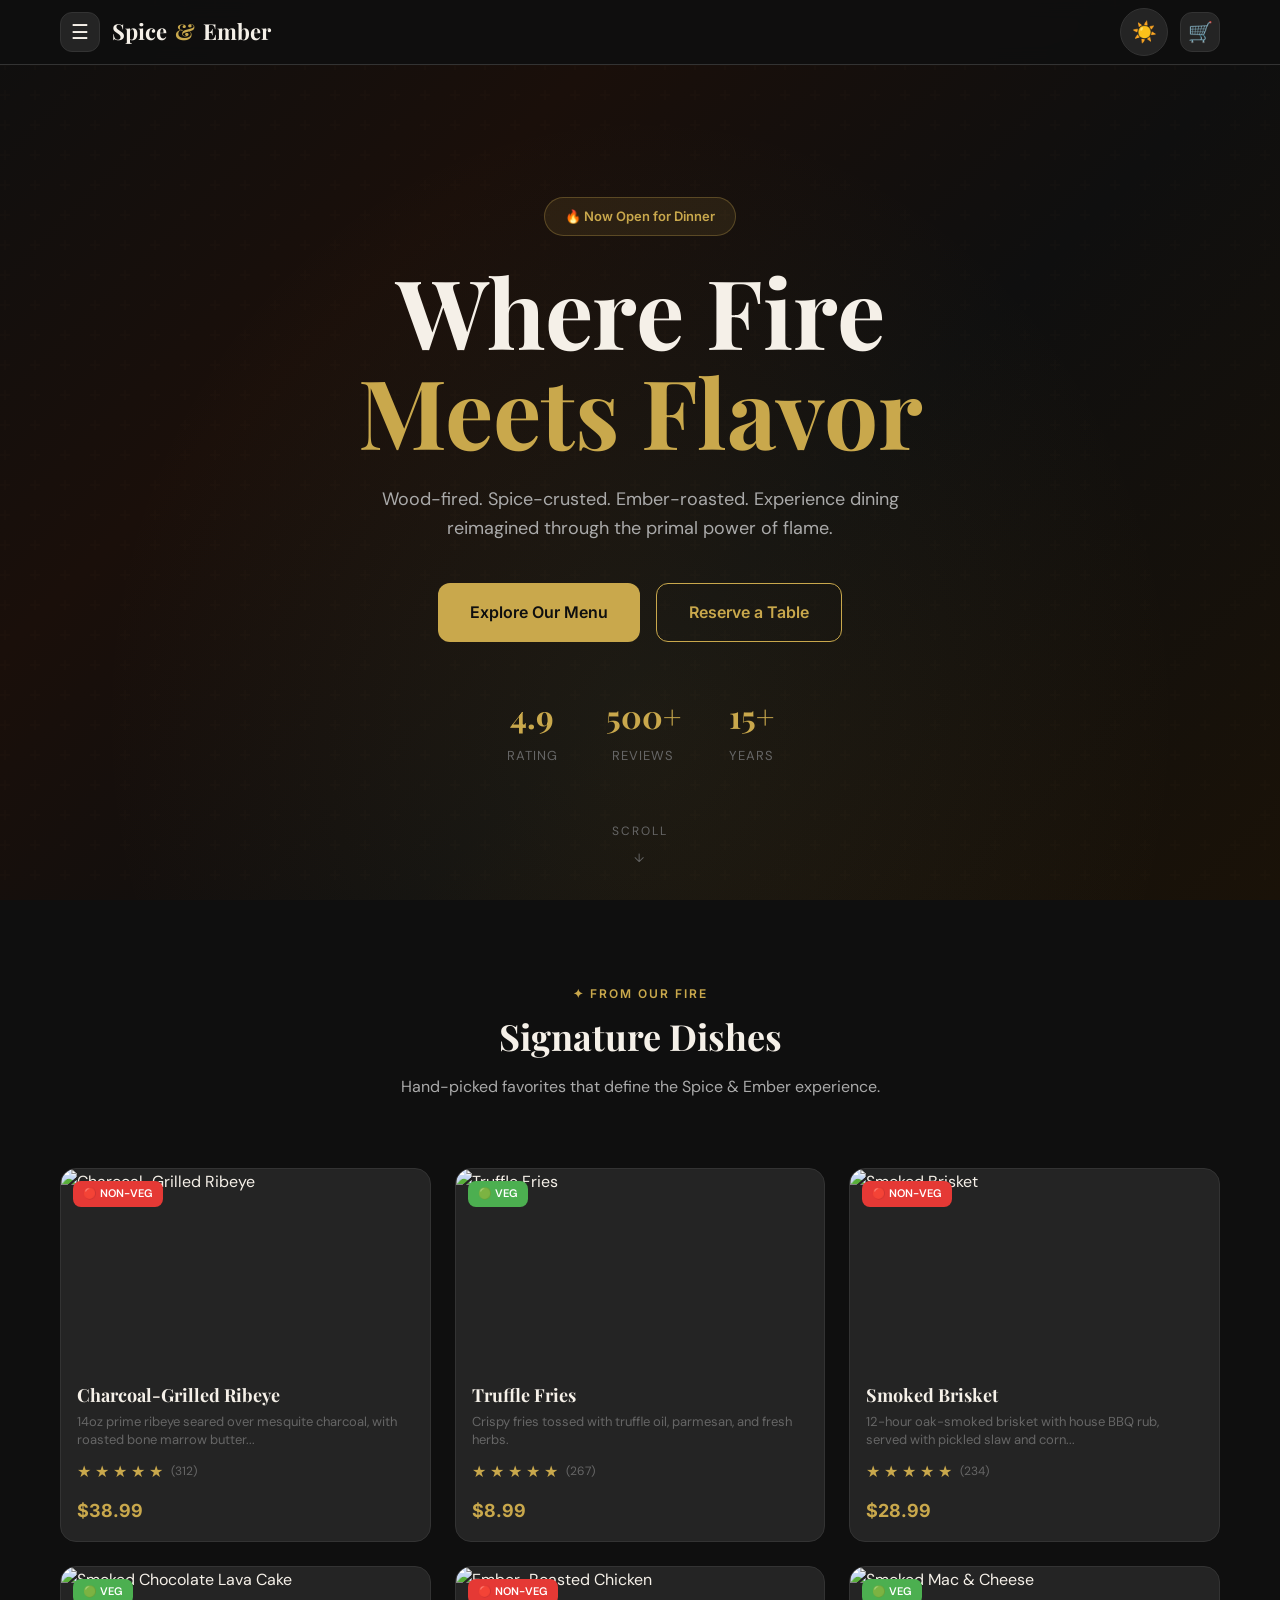
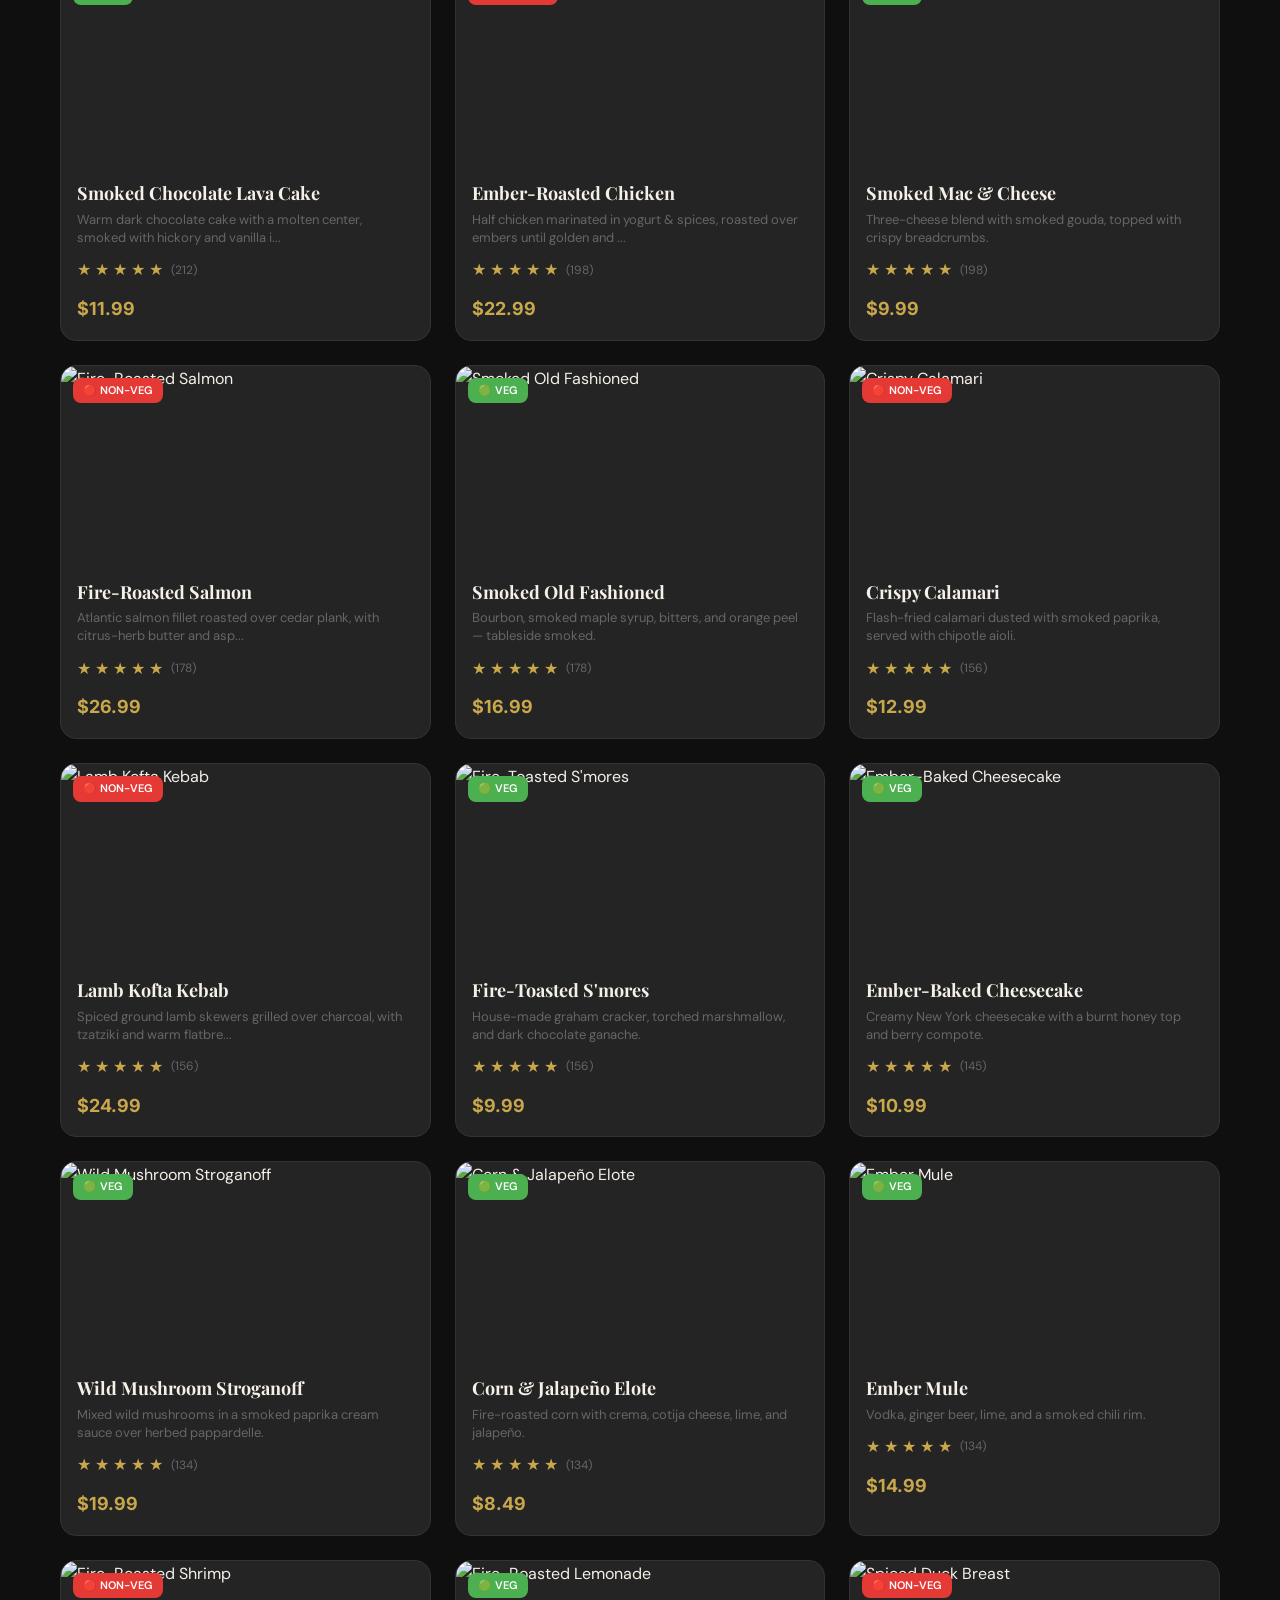
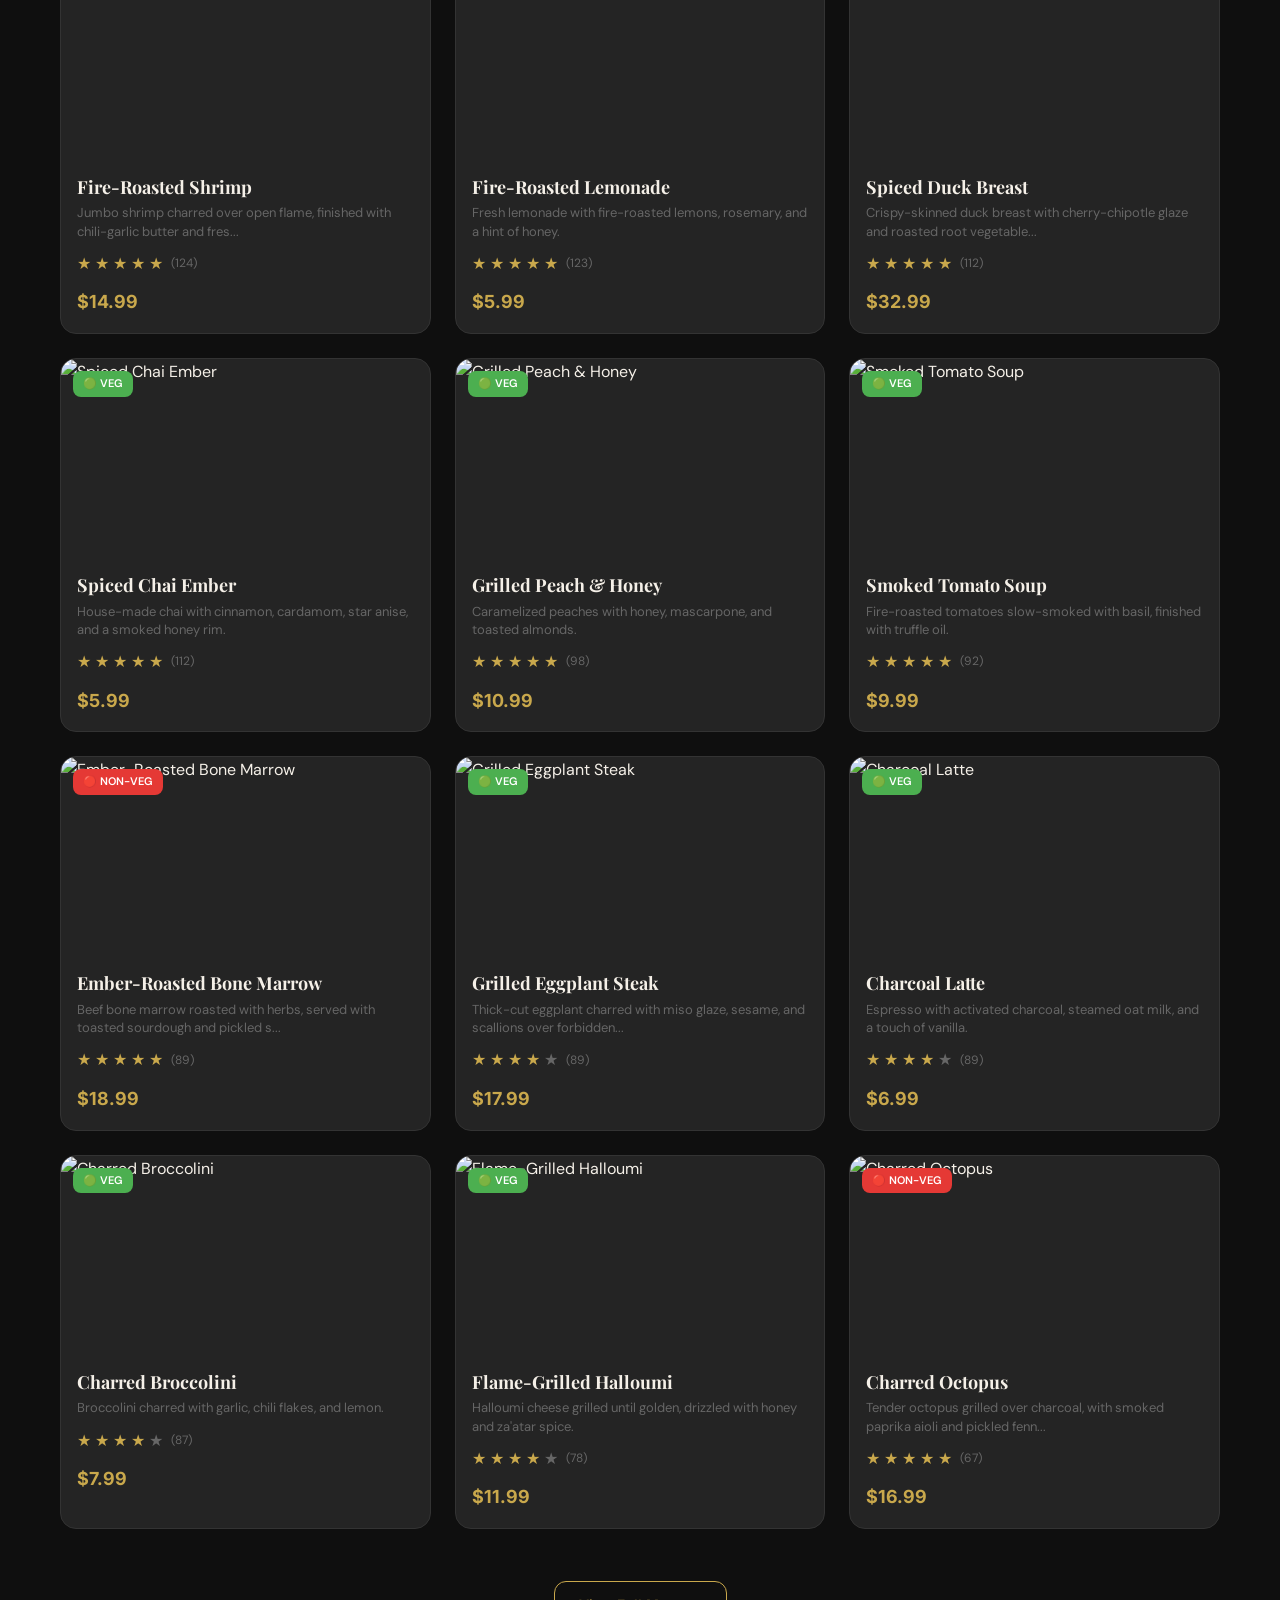
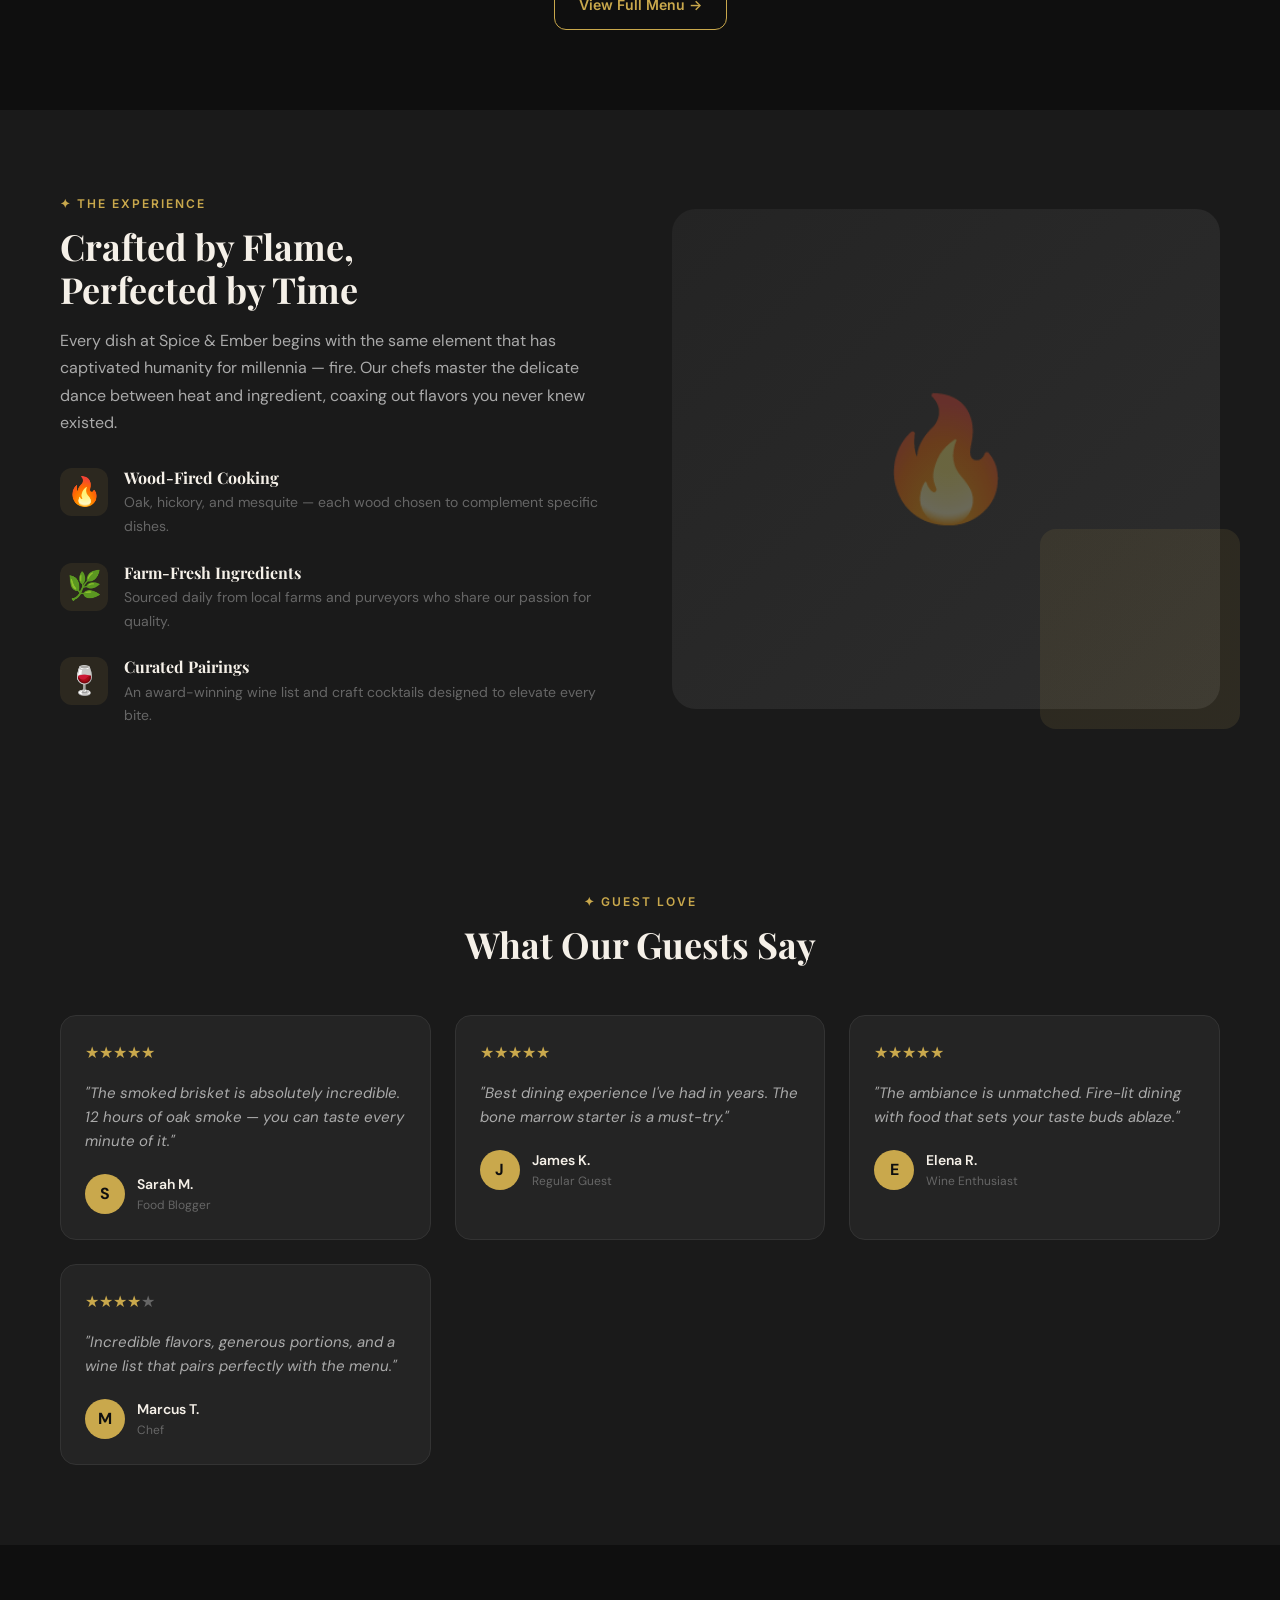
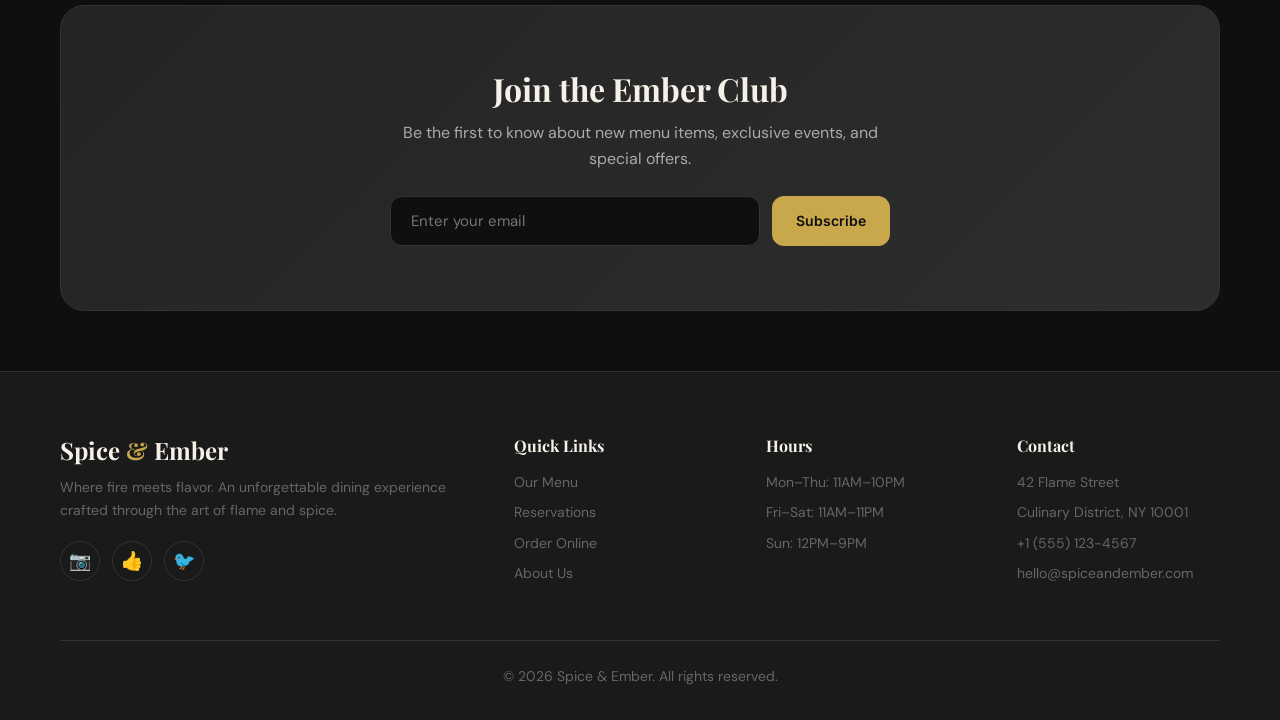
==== index.html @ 48d13cd6 "intial commit" ====
<!DOCTYPE html>
<html lang="en">
<head>
  <meta charset="UTF-8">
  <meta name="viewport" content="width=device-width, initial-scale=1.0">
  <title>Spice & Ember — Where Fire Meets Flavor</title>
  <meta name="description" content="Spice & Ember - Premium fire-crafted dining experience. Smoked meats, grilled specialties, and craft cocktails.">
  <link rel="preconnect" href="https://fonts.googleapis.com">
  <link rel="preconnect" href="https://fonts.gstatic.com" crossorigin>
  <link href="https://fonts.googleapis.com/css2?family=Playfair+Display:wght@400;600;700&family=DM+Sans:wght@400;500;700&family=Inter:wght@400;500;600;700&display=swap" rel="stylesheet">
  <link rel="stylesheet" href="css/style.css">
  <link rel="icon" type="image/svg+xml" href="data:image/svg+xml,<svg xmlns='http://www.w3.org/2000/svg' viewBox='0 0 100 100'><text y='.9em' font-size='90'>🔥</text></svg>">
</head>
<body>
  <!-- NAVBAR -->
  <nav class="navbar">
    <div class="navbar-container">
      <div class="navbar-left">
        <button class="nav-menu-btn" aria-label="Menu">☰</button>
        <a href="index.html" class="navbar-brand">Spice <span>&amp;</span> Ember</a>
      </div>
      <div class="nav-links">
        <a href="index.html" class="active">Home</a>
        <a href="menu.html">Menu</a>
        <a href="book-table.html">Reservations</a>
        <a href="about.html">About</a>
      </div>
      <div class="navbar-right">
        <button class="theme-toggle" aria-label="Toggle theme">
          <span class="sun-icon">☀️</span>
          <span class="moon-icon" style="display:none">🌙</span>
        </button>
        <a href="order.html" class="nav-cart-btn" aria-label="Cart">
          🛒
          <span class="cart-badge" style="display:none">0</span>
        </a>
      </div>
    </div>
  </nav>

  <!-- MOBILE MENU -->
  <div class="mobile-menu-overlay"></div>
  <div class="mobile-menu">
    <a href="index.html">Home</a>
    <a href="menu.html">Menu</a>
    <a href="book-table.html">Reservations</a>
    <a href="order.html">Order Online</a>
    <a href="about.html">About Us</a>
  </div>

  <!-- HERO SECTION -->
  <section class="hero">
    <div class="hero-bg"></div>
    <div class="hero-overlay"></div>
    <div class="hero-content">
      <div class="hero-badge">🔥 Now Open for Dinner</div>
      <h1 class="hero-title">Where Fire<br><span>Meets Flavor</span></h1>
      <p class="hero-subtitle">Wood-fired. Spice-crusted. Ember-roasted. Experience dining reimagined through the primal power of flame.</p>
      <div class="hero-actions">
        <a href="menu.html" class="btn btn-primary btn-lg">Explore Our Menu</a>
        <a href="book-table.html" class="btn btn-outline btn-lg">Reserve a Table</a>
      </div>
      <div class="hero-stats">
        <div class="hero-stat">
          <span class="hero-stat-value">4.9</span>
          <span class="hero-stat-label">Rating</span>
        </div>
        <div class="hero-stat">
          <span class="hero-stat-value">500+</span>
          <span class="hero-stat-label">Reviews</span>
        </div>
        <div class="hero-stat">
          <span class="hero-stat-value">15+</span>
          <span class="hero-stat-label">Years</span>
        </div>
      </div>
    </div>
    <div class="hero-scroll">
      <span>Scroll</span>
      <div class="scroll-arrow">↓</div>
    </div>
  </section>

  <!-- FEATURED MENU -->
  <section class="section featured-section">
    <div class="container">
      <div class="section-header">
        <span class="section-tag">✦ From Our Fire</span>
        <h2 class="section-title">Signature Dishes</h2>
        <p class="section-desc">Hand-picked favorites that define the Spice & Ember experience.</p>
      </div>
      <div class="featured-grid menu-grid"></div>
      <div class="section-footer">
        <a href="menu.html" class="btn btn-outline">View Full Menu →</a>
      </div>
    </div>
  </section>

  <!-- EXPERIENCE SECTION -->
  <section class="section experience-section">
    <div class="container">
      <div class="experience-grid">
        <div class="experience-content">
          <span class="section-tag">✦ The Experience</span>
          <h2 class="section-title">Crafted by Flame,<br>Perfected by Time</h2>
          <p>Every dish at Spice & Ember begins with the same element that has captivated humanity for millennia — fire. Our chefs master the delicate dance between heat and ingredient, coaxing out flavors you never knew existed.</p>
          <div class="experience-features">
            <div class="exp-feature">
              <span class="exp-icon">🔥</span>
              <div>
                <h4>Wood-Fired Cooking</h4>
                <p>Oak, hickory, and mesquite — each wood chosen to complement specific dishes.</p>
              </div>
            </div>
            <div class="exp-feature">
              <span class="exp-icon">🌿</span>
              <div>
                <h4>Farm-Fresh Ingredients</h4>
                <p>Sourced daily from local farms and purveyors who share our passion for quality.</p>
              </div>
            </div>
            <div class="exp-feature">
              <span class="exp-icon">🍷</span>
              <div>
                <h4>Curated Pairings</h4>
                <p>An award-winning wine list and craft cocktails designed to elevate every bite.</p>
              </div>
            </div>
          </div>
        </div>
        <div class="experience-image">
          <div class="exp-img-main"></div>
          <div class="exp-img-accent"></div>
        </div>
      </div>
    </div>
  </section>

  <!-- TESTIMONIALS -->
  <section class="section testimonials-section">
    <div class="container">
      <div class="section-header">
        <span class="section-tag">✦ Guest Love</span>
        <h2 class="section-title">What Our Guests Say</h2>
      </div>
      <div class="testimonials-grid"></div>
    </div>
  </section>

  <!-- NEWSLETTER -->
  <section class="section newsletter-section">
    <div class="container">
      <div class="newsletter-card">
        <div class="newsletter-content">
          <h2>Join the Ember Club</h2>
          <p>Be the first to know about new menu items, exclusive events, and special offers.</p>
          <form class="newsletter-form">
            <div class="newsletter-input-group">
              <input type="email" placeholder="Enter your email" required>
              <button type="submit" class="btn btn-primary">Subscribe</button>
            </div>
          </form>
        </div>
      </div>
    </div>
  </section>

  <!-- FOOTER -->
  <footer class="footer">
    <div class="container">
      <div class="footer-grid">
        <div class="footer-brand">
          <h3>Spice <span>&amp;</span> Ember</h3>
          <p>Where fire meets flavor. An unforgettable dining experience crafted through the art of flame and spice.</p>
          <div class="footer-social">
            <a href="#" aria-label="Instagram">📷</a>
            <a href="#" aria-label="Facebook">👍</a>
            <a href="#" aria-label="Twitter">🐦</a>
          </div>
        </div>
        <div class="footer-links">
          <h4>Quick Links</h4>
          <a href="menu.html">Our Menu</a>
          <a href="book-table.html">Reservations</a>
          <a href="order.html">Order Online</a>
          <a href="about.html">About Us</a>
        </div>
        <div class="footer-links">
          <h4>Hours</h4>
          <p>Mon–Thu: 11AM–10PM</p>
          <p>Fri–Sat: 11AM–11PM</p>
          <p>Sun: 12PM–9PM</p>
        </div>
        <div class="footer-links">
          <h4>Contact</h4>
          <p>42 Flame Street</p>
          <p>Culinary District, NY 10001</p>
          <p>+1 (555) 123-4567</p>
          <p>hello@spiceandember.com</p>
        </div>
      </div>
      <div class="footer-bottom">
        <p>&copy; 2026 Spice &amp; Ember. All rights reserved.</p>
      </div>
    </div>
  </footer>

  <script src="js/config.js"></script>
  <script src="js/menu-data.js"></script>
  <script src="js/cart.js"></script>
  <script src="js/main.js"></script>
</body>
</html>
---- css/style.css ----
/* ============================================
   SPICE & EMBER - MAIN STYLESHEET
   ============================================ */

:root {
  --bg: #0f0f0f;
  --bg-secondary: #1a1a1a;
  --surface: #242424;
  --surface-2: #2d2d2d;
  --gold: #c9a84c;
  --gold-light: #e8c76a;
  --cream: #f5f0e8;
  --text-primary: #f5f0e8;
  --text-secondary: #aaaaaa;
  --text-muted: #666666;
  --border: #333333;
  --border-light: #444444;
  --success: #4caf50;
  --error: #e53935;
  --overlay: rgba(0,0,0,0.85);
  --shadow: rgba(0,0,0,0.3);
  --font-heading: 'Playfair Display', serif;
  --font-body: 'DM Sans', sans-serif;
  --font-accent: 'Inter', sans-serif;
  --radius-sm: 8px;
  --radius-md: 12px;
  --radius-lg: 16px;
  --radius-xl: 24px;
  --transition: 0.3s ease;
}

body.light-mode {
  --bg: #f8f5f0;
  --bg-secondary: #ffffff;
  --surface: #ffffff;
  --surface-2: #f0ebe3;
  --gold: #b8943e;
  --gold-light: #c9a84c;
  --cream: #1a1a1a;
  --text-primary: #1a1a1a;
  --text-secondary: #555555;
  --text-muted: #888888;
  --border: #e0d8cc;
  --border-light: #d0c8bc;
  --overlay: rgba(0,0,0,0.5);
  --shadow: rgba(0,0,0,0.1);
}

*, *::before, *::after { margin: 0; padding: 0; box-sizing: border-box; }
html { scroll-behavior: smooth; -webkit-font-smoothing: antialiased; }
body { font-family: var(--font-body); background: var(--bg); color: var(--text-primary); line-height: 1.6; min-height: 100vh; overflow-x: hidden; transition: background 0.3s, color 0.3s; }
body * { transition: background 0.3s, color 0.3s, border-color 0.3s, box-shadow 0.3s; }
h1,h2,h3,h4,h5,h6 { font-family: var(--font-heading); font-weight: 700; line-height: 1.2; }
a { color: var(--gold); text-decoration: none; }
a:hover { color: var(--gold-light); }
img { max-width: 100%; height: auto; display: block; }

::-webkit-scrollbar { width: 8px; height: 8px; }
::-webkit-scrollbar-track { background: var(--bg-secondary); }
::-webkit-scrollbar-thumb { background: var(--border); border-radius: 4px; }
::-webkit-scrollbar-thumb:hover { background: var(--text-muted); }

@keyframes fadeInUp { from { opacity: 0; transform: translateY(30px); } to { opacity: 1; transform: translateY(0); } }
@keyframes fadeInDown { from { opacity: 0; transform: translateY(-30px); } to { opacity: 1; transform: translateY(0); } }
@keyframes scaleIn { from { opacity: 0; transform: scale(0.9); } to { opacity: 1; transform: scale(1); } }
@keyframes goldPulse { 0%,100% { box-shadow: 0 0 0 0 rgba(201,168,76,0.4); } 50% { box-shadow: 0 0 0 10px rgba(201,168,76,0); } }
@keyframes bounceY { 0%,100% { transform: translateY(0); } 50% { transform: translateY(-10px); } }
@keyframes spin { from { transform: rotate(0deg); } to { transform: rotate(360deg); } }
@keyframes slideInRight { from { opacity: 0; transform: translateX(100px); } to { opacity: 1; transform: translateX(0); } }
@keyframes slideInLeft { from { opacity: 0; transform: translateX(-100px); } to { opacity: 1; transform: translateX(0); } }
@keyframes wordFade { from { opacity: 0; transform: translateY(20px); } to { opacity: 1; transform: translateY(0); } }
@keyframes shimmer { 0% { background-position: -200% 0; } 100% { background-position: 200% 0; } }
@keyframes floatUp { 0%,100% { transform: translateY(0); } 50% { transform: translateY(-5px); } }
@keyframes growLine { from { width: 0; } to { width: 80px; } }
@keyframes cartShake { 0%,100% { transform: rotate(0); } 25% { transform: rotate(-10deg); } 75% { transform: rotate(10deg); } }
@keyframes slideInBottom { from { transform: translateY(100%); } to { transform: translateY(0); } }

.skeleton { background: linear-gradient(90deg, var(--surface) 25%, var(--surface-2) 50%, var(--surface) 75%); background-size: 200% 100%; animation: shimmer 1.5s infinite; border-radius: var(--radius-md); }
.skeleton-text { height: 16px; margin-bottom: 8px; }
.skeleton-title { height: 24px; width: 60%; margin-bottom: 12px; }
.skeleton-image { height: 200px; width: 100%; border-radius: var(--radius-lg); }

.stars { display: flex; align-items: center; gap: 2px; font-size: 14px; }
.star { color: var(--text-muted); }
.star.filled { color: var(--gold); }
.rating-count { font-size: 12px; color: var(--text-muted); margin-left: 4px; }

.qty-selector { display: flex; align-items: center; gap: 8px; background: var(--surface); border-radius: var(--radius-xl); padding: 4px; border: 1px solid var(--border); }
.qty-btn { width: 32px; height: 32px; border-radius: 50%; border: none; background: var(--surface-2); color: var(--text-primary); font-size: 18px; cursor: pointer; display: flex; align-items: center; justify-content: center; transition: all 0.3s; }
.qty-btn:hover { background: var(--gold); color: var(--bg); }
.qty-value { font-family: var(--font-accent); font-weight: 600; font-size: 16px; min-width: 24px; text-align: center; }

.theme-toggle { position: relative; width: 48px; height: 48px; border-radius: 50%; border: 1px solid var(--border); background: var(--surface); cursor: pointer; display: flex; align-items: center; justify-content: center; font-size: 20px; transition: all 0.3s; flex-shrink: 0; }
.theme-toggle:hover { border-color: var(--gold); box-shadow: 0 0 10px rgba(201,168,76,0.2); }
.theme-toggle .sun-icon, .theme-toggle .moon-icon { position: absolute; transition: opacity 0.3s, transform 0.3s; }
body:not(.light-mode) .sun-icon { opacity: 1; transform: rotate(0); }
body:not(.light-mode) .moon-icon { opacity: 0; transform: rotate(90deg); }
body.light-mode .sun-icon { opacity: 0; transform: rotate(-90deg); }
body.light-mode .moon-icon { opacity: 1; transform: rotate(0); }

.navbar { position: fixed; top: 0; left: 0; right: 0; z-index: 1000; background: rgba(15,15,15,0.95); backdrop-filter: blur(10px); border-bottom: 1px solid var(--border); transition: all 0.3s; }
body.light-mode .navbar { background: rgba(248,245,240,0.95); }
.navbar.scrolled { box-shadow: 0 4px 20px var(--shadow); }
.navbar-container { max-width: 1200px; margin: 0 auto; padding: 0 20px; display: flex; align-items: center; justify-content: space-between; height: 64px; }
.navbar-left, .navbar-right { display: flex; align-items: center; gap: 12px; }
.navbar-brand { font-family: var(--font-heading); font-size: 22px; font-weight: 700; color: var(--cream); display: flex; align-items: center; gap: 8px; }
.navbar-brand span { color: var(--gold); }
.nav-menu-btn { width: 40px; height: 40px; border-radius: var(--radius-md); border: 1px solid var(--border); background: var(--surface); color: var(--text-primary); cursor: pointer; display: flex; align-items: center; justify-content: center; font-size: 20px; transition: all 0.3s; }
.nav-menu-btn:hover { border-color: var(--gold); }
.nav-links { display: none; align-items: center; gap: 24px; }
.nav-links a { color: var(--text-secondary); font-size: 14px; font-weight: 500; text-transform: uppercase; letter-spacing: 0.5px; transition: color 0.3s; }
.nav-links a:hover, .nav-links a.active { color: var(--gold); }
.nav-cart-btn { position: relative; width: 40px; height: 40px; border-radius: var(--radius-md); border: 1px solid var(--border); background: var(--surface); color: var(--text-primary); cursor: pointer; display: flex; align-items: center; justify-content: center; font-size: 20px; transition: all 0.3s; }
.nav-cart-btn:hover { border-color: var(--gold); }
.cart-badge { position: absolute; top: -4px; right: -4px; width: 20px; height: 20px; border-radius: 50%; background: var(--gold); color: var(--bg); font-size: 11px; font-weight: 700; display: flex; align-items: center; justify-content: center; font-family: var(--font-accent); }
.cart-badge.shake { animation: cartShake 0.4s ease; }

.mobile-menu { position: fixed; top: 0; left: -100%; width: 80%; max-width: 320px; height: 100vh; background: var(--bg-secondary); z-index: 1100; padding: 80px 24px 24px; transition: left 0.3s; border-right: 1px solid var(--border); }
.mobile-menu.open { left: 0; }
.mobile-menu-overlay { position: fixed; top: 0; left: 0; right: 0; bottom: 0; background: var(--overlay); z-index: 1050; opacity: 0; visibility: hidden; transition: all 0.3s; }
.mobile-menu-overlay.open { opacity: 1; visibility: visible; }
.mobile-menu a { display: block; padding: 16px 0; color: var(--text-primary); font-size: 16px; font-weight: 500; border-bottom: 1px solid var(--border); transition: color 0.3s; }
.mobile-menu a:hover { color: var(--gold); }

.search-bar { position: relative; width: 100%; max-width: 600px; margin: 0 auto; }
.search-bar input { width: 100%; padding: 14px 48px 14px 48px; border-radius: var(--radius-xl); border: 1px solid var(--border); background: var(--surface); color: var(--text-primary); font-size: 15px; font-family: var(--font-body); outline: none; transition: all 0.3s; }
.search-bar input::placeholder { color: var(--text-muted); }
.search-bar input:focus { border-color: var(--gold); box-shadow: 0 0 0 3px rgba(201,168,76,0.15); }
.search-icon { position: absolute; left: 16px; top: 50%; transform: translateY(-50%); color: var(--text-muted); font-size: 18px; pointer-events: none; }
.search-filter-btn { position: absolute; right: 12px; top: 50%; transform: translateY(-50%); width: 32px; height: 32px; border-radius: 50%; border: none; background: transparent; color: var(--text-muted); cursor: pointer; display: flex; align-items: center; justify-content: center; font-size: 16px; transition: all 0.3s; }
.search-filter-btn:hover { color: var(--gold); background: var(--surface-2); }

.category-pills { display: flex; gap: 12px; overflow-x: auto; padding: 8px 4px; scrollbar-width: none; }
.category-pills::-webkit-scrollbar { display: none; }
.category-pill { display: flex; align-items: center; gap: 8px; padding: 10px 20px; border-radius: var(--radius-md); border: 1px solid var(--border); background: var(--surface); color: var(--text-secondary); font-size: 14px; font-weight: 500; cursor: pointer; white-space: nowrap; transition: all 0.3s; flex-shrink: 0; }
.category-pill:hover { border-color: var(--gold); color: var(--text-primary); }
.category-pill.active { background: var(--gold); color: var(--bg); border-color: var(--gold); }
.category-pill .pill-icon { font-size: 18px; }

.menu-grid { display: grid; grid-template-columns: repeat(auto-fill, minmax(280px, 1fr)); gap: 24px; padding: 20px 0; }
.menu-card { background: var(--surface); border: 1px solid var(--border); border-radius: var(--radius-lg); overflow: hidden; cursor: pointer; transition: all 0.3s; position: relative; }
.menu-card:hover { transform: translateY(-4px); border-color: var(--gold); box-shadow: 0 8px 32px rgba(201,168,76,0.1); }
.menu-card-image { position: relative; width: 100%; height: 200px; overflow: hidden; }
.menu-card-image img { width: 100%; height: 100%; object-fit: cover; transition: transform 0.3s; }
.menu-card:hover .menu-card-image img { transform: scale(1.05); }
.menu-card-badge { position: absolute; top: 12px; left: 12px; padding: 4px 10px; border-radius: var(--radius-sm); font-size: 11px; font-weight: 600; text-transform: uppercase; }
.menu-card-badge.veg { background: var(--success); color: white; }
.menu-card-badge.non-veg { background: var(--error); color: white; }
.menu-card-content { padding: 16px; }
.menu-card-name { font-family: var(--font-heading); font-size: 18px; font-weight: 700; color: var(--cream); margin-bottom: 6px; }
body.light-mode .menu-card-name { color: var(--cream); }
.menu-card-desc { font-size: 13px; color: var(--text-muted); margin-bottom: 10px; line-height: 1.4; display: -webkit-box; -webkit-line-clamp: 2; -webkit-box-orient: vertical; overflow: hidden; }
.menu-card-footer { display: flex; align-items: center; justify-content: space-between; margin-top: 12px; }
.menu-card-price { font-family: var(--font-accent); font-size: 18px; font-weight: 700; color: var(--gold); }
.menu-card-rating { display: flex; align-items: center; gap: 4px; }
.menu-card-add { position: absolute; bottom: 16px; right: 16px; width: 36px; height: 36px; border-radius: 50%; background: var(--gold); color: var(--bg); border: none; cursor: pointer; display: flex; align-items: center; justify-content: center; font-size: 20px; font-weight: 700; transition: all 0.3s; opacity: 0; transform: scale(0.8); }
.menu-card:hover .menu-card-add { opacity: 1; transform: scale(1); }
.menu-card-add:hover { transform: scale(1.1) !important; box-shadow: 0 0 20px rgba(201,168,76,0.4); }

/* ===== CONTAINER & SECTIONS ===== */
.container { max-width: 1200px; margin: 0 auto; padding: 0 20px; }
.section { padding: 80px 0; }
.section-header { text-align: center; max-width: 600px; margin: 0 auto 48px; }
.section-tag { display: inline-block; font-family: var(--font-accent); font-size: 12px; font-weight: 600; text-transform: uppercase; letter-spacing: 2px; color: var(--gold); margin-bottom: 12px; }
.section-title { font-size: 36px; color: var(--text-primary); margin-bottom: 16px; }
.section-desc { font-size: 16px; color: var(--text-secondary); line-height: 1.6; }
.section-footer { text-align: center; margin-top: 32px; }

/* ===== BUTTONS ===== */
.btn { display: inline-flex; align-items: center; justify-content: center; gap: 8px; padding: 12px 24px; border-radius: var(--radius-md); font-family: var(--font-accent); font-size: 14px; font-weight: 600; cursor: pointer; transition: all 0.3s; border: none; text-decoration: none; }
.btn-primary { background: var(--gold); color: var(--bg); }
.btn-primary:hover { background: var(--gold-light); transform: translateY(-2px); box-shadow: 0 4px 20px rgba(201,168,76,0.3); }
.btn-outline { background: transparent; color: var(--gold); border: 1px solid var(--gold); }
.btn-outline:hover { background: var(--gold); color: var(--bg); transform: translateY(-2px); }
.btn-lg { padding: 16px 32px; font-size: 16px; }
.btn-sm { padding: 8px 16px; font-size: 13px; }
.btn-full { width: 100%; }

/* ===== HERO ===== */
.hero { position: relative; min-height: 100vh; display: flex; align-items: center; justify-content: center; overflow: hidden; padding-top: 64px; }
.hero-bg { position: absolute; inset: 0; background: linear-gradient(135deg, #0f0f0f 0%, #1a0f0a 30%, #0f0f0f 60%, #1a1208 100%); }
.hero-bg::before { content: ''; position: absolute; inset: 0; background: radial-gradient(ellipse at 50% 80%, rgba(201,168,76,0.08) 0%, transparent 60%); }
.hero-overlay { position: absolute; inset: 0; background: url("data:image/svg+xml,%3Csvg width='60' height='60' viewBox='0 0 60 60' xmlns='http://www.w3.org/2000/svg'%3E%3Cg fill='none' fill-rule='evenodd'%3E%3Cg fill='%23c9a84c' fill-opacity='0.03'%3E%3Cpath d='M36 34v-4h-2v4h-4v2h4v4h2v-4h4v-2h-4zm0-30V0h-2v4h-4v2h4v4h2V6h4V4h-4zM6 34v-4H4v4H0v2h4v4h2v-4h4v-2H6zM6 4V0H4v4H0v2h4v4h2V6h4V4H6z'/%3E%3C/g%3E%3C/g%3E%3C/svg%3E"); opacity: 0.5; }
.hero-content { position: relative; z-index: 2; text-align: center; max-width: 800px; padding: 0 20px; animation: fadeInUp 1s ease; }
.hero-badge { display: inline-block; padding: 8px 20px; border-radius: 50px; background: rgba(201,168,76,0.1); border: 1px solid rgba(201,168,76,0.3); color: var(--gold); font-size: 13px; font-weight: 600; margin-bottom: 24px; font-family: var(--font-accent); }
.hero-title { font-size: clamp(48px, 8vw, 96px); font-weight: 700; line-height: 1.05; margin-bottom: 24px; color: var(--cream); }
.hero-title span { color: var(--gold); }
.hero-subtitle { font-size: 18px; color: var(--text-secondary); max-width: 560px; margin: 0 auto 40px; line-height: 1.6; }
.hero-actions { display: flex; gap: 16px; justify-content: center; flex-wrap: wrap; margin-bottom: 48px; }
.hero-stats { display: flex; justify-content: center; gap: 48px; }
.hero-stat { text-align: center; }
.hero-stat-value { display: block; font-family: var(--font-heading); font-size: 32px; font-weight: 700; color: var(--gold); }
.hero-stat-label { font-size: 13px; color: var(--text-muted); text-transform: uppercase; letter-spacing: 1px; }
.hero-scroll { position: absolute; bottom: 32px; left: 50%; transform: translateX(-50%); display: flex; flex-direction: column; align-items: center; gap: 8px; color: var(--text-muted); font-size: 12px; text-transform: uppercase; letter-spacing: 2px; animation: bounceY 2s infinite; }

/* ===== PAGE HEADER ===== */
.page-header { padding: 120px 0 60px; background: linear-gradient(180deg, var(--bg) 0%, var(--bg-secondary) 100%); text-align: center; }
.page-header-content { max-width: 600px; margin: 0 auto; }
.page-header-content h1 { font-size: 48px; margin-bottom: 16px; }
.page-header-content p { font-size: 16px; color: var(--text-secondary); }

/* ===== EXPERIENCE SECTION ===== */
.experience-section { background: var(--bg-secondary); }
.experience-grid { display: grid; grid-template-columns: 1fr 1fr; gap: 64px; align-items: center; }
.experience-content p { font-size: 16px; color: var(--text-secondary); line-height: 1.7; margin-bottom: 32px; }
.experience-features { display: flex; flex-direction: column; gap: 24px; }
.exp-feature { display: flex; gap: 16px; }
.exp-icon { font-size: 28px; flex-shrink: 0; width: 48px; height: 48px; display: flex; align-items: center; justify-content: center; background: rgba(201,168,76,0.1); border-radius: var(--radius-md); }
.exp-feature h4 { font-family: var(--font-heading); font-size: 16px; margin-bottom: 4px; }
.exp-feature p { font-size: 14px; color: var(--text-muted); margin-bottom: 0; }
.experience-image { position: relative; }
.exp-img-main { width: 100%; height: 500px; border-radius: var(--radius-xl); background: linear-gradient(135deg, var(--surface) 0%, var(--surface-2) 100%); position: relative; overflow: hidden; }
.exp-img-main::before { content: '🔥'; position: absolute; top: 50%; left: 50%; transform: translate(-50%, -50%); font-size: 120px; opacity: 0.3; }
.exp-img-accent { position: absolute; bottom: -20px; right: -20px; width: 200px; height: 200px; border-radius: var(--radius-lg); background: linear-gradient(135deg, var(--gold) 0%, var(--gold-light) 100%); opacity: 0.1; }

/* ===== TESTIMONIALS ===== */
.testimonials-section { background: var(--bg-secondary); }
.testimonials-grid { display: grid; grid-template-columns: repeat(auto-fit, minmax(280px, 1fr)); gap: 24px; }
.testimonial-card { background: var(--surface); border: 1px solid var(--border); border-radius: var(--radius-lg); padding: 24px; transition: all 0.3s; }
.testimonial-card:hover { border-color: var(--gold); transform: translateY(-4px); }
.testimonial-stars { margin-bottom: 16px; font-size: 16px; }
.testimonial-text { font-size: 15px; color: var(--text-secondary); line-height: 1.6; margin-bottom: 20px; font-style: italic; }
.testimonial-author { display: flex; align-items: center; gap: 12px; }
.testimonial-avatar { width: 40px; height: 40px; border-radius: 50%; background: var(--gold); color: var(--bg); display: flex; align-items: center; justify-content: center; font-weight: 700; font-size: 16px; }
.testimonial-name { font-weight: 600; font-size: 14px; }
.testimonial-role { font-size: 12px; color: var(--text-muted); }

/* ===== NEWSLETTER ===== */
.newsletter-section { padding: 60px 0; }
.newsletter-card { background: linear-gradient(135deg, var(--surface) 0%, var(--surface-2) 100%); border: 1px solid var(--border); border-radius: var(--radius-xl); padding: 64px; text-align: center; }
.newsletter-content { max-width: 500px; margin: 0 auto; }
.newsletter-content h2 { font-size: 32px; margin-bottom: 12px; }
.newsletter-content p { color: var(--text-secondary); margin-bottom: 24px; }
.newsletter-input-group { display: flex; gap: 12px; }
.newsletter-input-group input { flex: 1; padding: 14px 20px; border-radius: var(--radius-md); border: 1px solid var(--border); background: var(--bg); color: var(--text-primary); font-size: 15px; font-family: var(--font-body); outline: none; transition: border-color 0.3s; }
.newsletter-input-group input:focus { border-color: var(--gold); }

/* ===== FOOTER ===== */
.footer { background: var(--bg-secondary); border-top: 1px solid var(--border); padding: 64px 0 32px; }
.footer-grid { display: grid; grid-template-columns: 2fr 1fr 1fr 1fr; gap: 48px; margin-bottom: 48px; }
.footer-brand h3 { font-family: var(--font-heading); font-size: 24px; margin-bottom: 12px; color: var(--cream); }
.footer-brand h3 span { color: var(--gold); }
.footer-brand p { font-size: 14px; color: var(--text-muted); line-height: 1.6; margin-bottom: 20px; }
.footer-social { display: flex; gap: 12px; }
.footer-social a { width: 40px; height: 40px; border-radius: 50%; border: 1px solid var(--border); display: flex; align-items: center; justify-content: center; font-size: 18px; transition: all 0.3s; }
.footer-social a:hover { border-color: var(--gold); background: rgba(201,168,76,0.1); }
.footer-links h4 { font-family: var(--font-heading); font-size: 16px; margin-bottom: 16px; color: var(--cream); }
.footer-links a, .footer-links p { display: block; font-size: 14px; color: var(--text-muted); margin-bottom: 8px; transition: color 0.3s; }
.footer-links a:hover { color: var(--gold); }
.footer-bottom { border-top: 1px solid var(--border); padding-top: 24px; text-align: center; font-size: 14px; color: var(--text-muted); }

/* ===== BOOKING LAYOUT ===== */
.booking-layout { display: grid; grid-template-columns: 1fr 2fr; gap: 48px; align-items: start; }
.booking-info { display: flex; flex-direction: column; gap: 24px; }
.booking-info-card { background: var(--surface); border: 1px solid var(--border); border-radius: var(--radius-lg); padding: 24px; }
.booking-info-card h3 { font-family: var(--font-heading); font-size: 18px; margin-bottom: 16px; }
.booking-info-card p { font-size: 14px; color: var(--text-secondary); margin-bottom: 8px; }
.info-row { display: flex; justify-content: space-between; padding: 8px 0; border-bottom: 1px solid var(--border); font-size: 14px; }
.info-row:last-child { border-bottom: none; }
.info-row span:first-child { color: var(--text-muted); }
.info-row span:last-child { color: var(--text-primary); font-weight: 500; }

/* ===== FORMS ===== */
.booking-form, .review-form, .contact-form { background: var(--surface); border: 1px solid var(--border); border-radius: var(--radius-xl); padding: 32px; }
.form-row { display: grid; grid-template-columns: 1fr 1fr; gap: 16px; }
.form-group { margin-bottom: 16px; }
.form-group label { display: block; font-size: 13px; font-weight: 600; color: var(--text-secondary); margin-bottom: 6px; }
.form-group input, .form-group select, .form-group textarea { width: 100%; padding: 12px 16px; border-radius: var(--radius-md); border: 1px solid var(--border); background: var(--bg); color: var(--text-primary); font-size: 14px; font-family: var(--font-body); outline: none; transition: border-color 0.3s; }
.form-group input:focus, .form-group select:focus, .form-group textarea:focus { border-color: var(--gold); box-shadow: 0 0 0 3px rgba(201,168,76,0.1); }
.form-group textarea { resize: vertical; min-height: 80px; }

/* ===== CART LAYOUT ===== */
.cart-layout { display: grid; grid-template-columns: 1fr 380px; gap: 32px; align-items: start; }
.cart-header { display: flex; align-items: center; justify-content: space-between; margin-bottom: 24px; }
.cart-header h2 { font-family: var(--font-heading); font-size: 24px; }
.cart-items { display: flex; flex-direction: column; gap: 16px; }
.cart-empty { text-align: center; padding: 64px 20px; background: var(--surface); border: 1px solid var(--border); border-radius: var(--radius-lg); }
.cart-empty-icon { font-size: 64px; margin-bottom: 16px; }
.cart-empty h3 { font-size: 24px; margin-bottom: 8px; }
.cart-empty p { color: var(--text-muted); margin-bottom: 24px; }
.cart-item { display: flex; align-items: center; gap: 16px; padding: 16px; background: var(--surface); border: 1px solid var(--border); border-radius: var(--radius-lg); transition: all 0.3s; }
.cart-item:hover { border-color: var(--border-light); }
.cart-item-image { position: relative; width: 80px; height: 80px; border-radius: var(--radius-md); overflow: hidden; flex-shrink: 0; }
.cart-item-image img { width: 100%; height: 100%; object-fit: cover; }
.cart-item-type { position: absolute; top: 4px; left: 4px; font-size: 14px; }
.cart-item-details { flex: 1; min-width: 0; }
.cart-item-name { font-family: var(--font-heading); font-size: 16px; margin-bottom: 4px; }
.cart-item-price { font-size: 14px; color: var(--gold); font-weight: 600; }
.cart-item-actions { display: flex; align-items: center; gap: 16px; }
.cart-item-total { font-family: var(--font-accent); font-weight: 700; font-size: 16px; min-width: 70px; text-align: right; }
.cart-item-remove { width: 32px; height: 32px; border-radius: 50%; border: 1px solid var(--border); background: transparent; color: var(--text-muted); cursor: pointer; display: flex; align-items: center; justify-content: center; font-size: 14px; transition: all 0.3s; flex-shrink: 0; }
.cart-item-remove:hover { border-color: var(--error); color: var(--error); background: rgba(239,68,68,0.1); }

/* ===== CART SUMMARY ===== */
.cart-sidebar { position: sticky; top: 88px; }
.cart-summary { background: var(--surface); border: 1px solid var(--border); border-radius: var(--radius-lg); padding: 24px; }
.cart-summary h3 { font-family: var(--font-heading); font-size: 20px; margin-bottom: 20px; }
.summary-row { display: flex; justify-content: space-between; align-items: center; padding: 8px 0; font-size: 14px; color: var(--text-secondary); }
.summary-total { font-size: 18px; font-weight: 700; color: var(--text-primary); padding: 12px 0; }
.summary-divider { height: 1px; background: var(--border); margin: 8px 0; }
.free-delivery { color: var(--success); font-weight: 600; }
.delivery-progress { margin: 12px 0; }
.delivery-progress-text { font-size: 12px; color: var(--text-muted); margin-bottom: 8px; }
.delivery-progress-bar { height: 4px; background: var(--border); border-radius: 2px; overflow: hidden; }
.delivery-progress-fill { height: 100%; background: var(--gold); border-radius: 2px; transition: width 0.3s; }
.cart-summary .btn { margin-top: 12px; }
.cart-summary .btn:first-of-type { margin-top: 20px; }

/* ===== ABOUT PAGE ===== */
.about-story { display: grid; grid-template-columns: 1fr 1fr; gap: 64px; align-items: center; }
.about-image { position: relative; }
.about-img-placeholder { width: 100%; height: 500px; border-radius: var(--radius-xl); background: linear-gradient(135deg, var(--surface) 0%, var(--surface-2) 100%); position: relative; overflow: hidden; }
.about-img-placeholder::before { content: '🍽️'; position: absolute; top: 50%; left: 50%; transform: translate(-50%, -50%); font-size: 100px; opacity: 0.3; }
.about-content .section-title { font-size: 36px; }
.about-content p { font-size: 16px; color: var(--text-secondary); line-height: 1.7; margin-bottom: 16px; }
.about-signature { margin-top: 24px; }
.signature-line { width: 60px; height: 2px; background: var(--gold); margin-bottom: 12px; }
.about-signature p { font-family: var(--font-heading); font-size: 18px; color: var(--gold); font-style: italic; }

/* ===== STATS ===== */
.stats-section { background: var(--bg-secondary); }
.stats-grid { display: grid; grid-template-columns: repeat(4, 1fr); gap: 24px; }
.stat-card { text-align: center; padding: 32px; background: var(--surface); border: 1px solid var(--border); border-radius: var(--radius-lg); transition: all 0.3s; }
.stat-card:hover { border-color: var(--gold); transform: translateY(-4px); }
.stat-number { font-family: var(--font-heading); font-size: 48px; font-weight: 700; color: var(--gold); margin-bottom: 8px; }
.stat-label { font-size: 14px; color: var(--text-muted); text-transform: uppercase; letter-spacing: 1px; }

/* ===== VALUES ===== */
.values-grid { display: grid; grid-template-columns: repeat(auto-fit, minmax(260px, 1fr)); gap: 24px; }
.value-card { background: var(--surface); border: 1px solid var(--border); border-radius: var(--radius-lg); padding: 32px; text-align: center; transition: all 0.3s; }
.value-card:hover { border-color: var(--gold); transform: translateY(-4px); }
.value-icon { font-size: 48px; margin-bottom: 16px; }
.value-card h3 { font-family: var(--font-heading); font-size: 20px; margin-bottom: 12px; }
.value-card p { font-size: 14px; color: var(--text-secondary); line-height: 1.6; }

/* ===== TEAM ===== */
.team-grid { display: grid; grid-template-columns: repeat(auto-fit, minmax(240px, 1fr)); gap: 24px; }
.team-card { background: var(--surface); border: 1px solid var(--border); border-radius: var(--radius-lg); padding: 32px; text-align: center; transition: all 0.3s; }
.team-card:hover { border-color: var(--gold); transform: translateY(-4px); }
.team-avatar { width: 80px; height: 80px; border-radius: 50%; background: linear-gradient(135deg, var(--gold) 0%, var(--gold-light) 100%); color: var(--bg); display: flex; align-items: center; justify-content: center; font-family: var(--font-heading); font-size: 28px; font-weight: 700; margin: 0 auto 16px; }
.team-card h3 { font-family: var(--font-heading); font-size: 18px; margin-bottom: 4px; }
.team-role { font-size: 13px; color: var(--gold); font-weight: 600; margin-bottom: 12px; display: block; }
.team-card p { font-size: 14px; color: var(--text-secondary); }

/* ===== ERROR PAGE ===== */
.error-section { min-height: 100vh; display: flex; align-items: center; justify-content: center; text-align: center; padding: 120px 20px 60px; }
.error-content { max-width: 500px; }
.error-code { font-family: var(--font-heading); font-size: 120px; font-weight: 700; color: var(--gold); line-height: 1; margin-bottom: 16px; }
.error-content h1 { font-size: 32px; margin-bottom: 12px; }
.error-content p { color: var(--text-secondary); margin-bottom: 32px; }
.error-actions { display: flex; gap: 16px; justify-content: center; flex-wrap: wrap; }

/* ===== MODAL ===== */
.modal-overlay { position: fixed; inset: 0; background: var(--overlay); z-index: 2000; display: flex; align-items: center; justify-content: center; padding: 20px; opacity: 0; visibility: hidden; transition: all 0.3s; }
.modal-overlay.active { opacity: 1; visibility: visible; }
.modal-content { background: var(--surface); border: 1px solid var(--border); border-radius: var(--radius-xl); max-width: 500px; width: 100%; max-height: 90vh; overflow-y: auto; transform: scale(0.9); transition: transform 0.3s; }
.modal-overlay.active .modal-content { transform: scale(1); }
.modal-close { position: absolute; top: 16px; right: 16px; width: 36px; height: 36px; border-radius: 50%; border: 1px solid var(--border); background: var(--surface); color: var(--text-primary); cursor: pointer; display: flex; align-items: center; justify-content: center; font-size: 16px; transition: all 0.3s; z-index: 1; }
.modal-close:hover { border-color: var(--error); color: var(--error); }
.modal-image { width: 100%; height: 280px; overflow: hidden; border-radius: var(--radius-xl) var(--radius-xl) 0 0; position: relative; }
.modal-image img { width: 100%; height: 100%; object-fit: cover; }
.modal-body { padding: 24px; }
.modal-body .menu-card-badge { position: static; display: inline-block; margin-bottom: 12px; }
.modal-title { font-family: var(--font-heading); font-size: 24px; margin-bottom: 8px; }
.modal-desc { font-size: 14px; color: var(--text-secondary); line-height: 1.6; margin-bottom: 16px; }
.modal-rating { display: flex; align-items: center; gap: 8px; margin-bottom: 16px; }
.modal-price { font-family: var(--font-accent); font-size: 28px; font-weight: 700; color: var(--gold); margin-bottom: 20px; }
.modal-actions { display: flex; gap: 16px; align-items: center; }

/* ===== TOAST ===== */
.toast-container { position: fixed; bottom: 24px; right: 24px; z-index: 3000; }
.toast { display: flex; align-items: center; gap: 12px; padding: 16px 24px; border-radius: var(--radius-md); background: var(--surface); border: 1px solid var(--border); box-shadow: 0 8px 32px var(--shadow); transform: translateY(100px); opacity: 0; transition: all 0.3s; min-width: 280px; }
.toast-container.show .toast { transform: translateY(0); opacity: 1; }
.toast-success { border-left: 4px solid var(--success); }
.toast-error { border-left: 4px solid var(--error); }
.toast-info { border-left: 4px solid var(--gold); }
.toast-icon { font-size: 20px; flex-shrink: 0; }
.toast-success .toast-icon { color: var(--success); }
.toast-error .toast-icon { color: var(--error); }
.toast-info .toast-icon { color: var(--gold); }
.toast-message { font-size: 14px; color: var(--text-primary); }

/* ===== NO RESULTS ===== */
.no-results { text-align: center; padding: 64px 20px; grid-column: 1 / -1; }
.no-results-icon { font-size: 48px; margin-bottom: 16px; }
.no-results h3 { font-size: 24px; margin-bottom: 8px; }
.no-results p { color: var(--text-muted); margin-bottom: 24px; }

/* ===== MENU TOOLBAR ===== */
.menu-toolbar { margin-bottom: 24px; }
.menu-controls { display: flex; align-items: center; justify-content: space-between; gap: 16px; margin-top: 16px; flex-wrap: wrap; }
.sort-wrapper select { padding: 10px 16px; border-radius: var(--radius-md); border: 1px solid var(--border); background: var(--surface); color: var(--text-primary); font-size: 14px; font-family: var(--font-body); outline: none; cursor: pointer; transition: border-color 0.3s; }
.sort-wrapper select:focus { border-color: var(--gold); }

/* ===== LOADING SPINNER ===== */
.loading-spinner { display: flex; align-items: center; justify-content: center; padding: 40px; }
.spinner { width: 40px; height: 40px; border: 3px solid var(--border); border-top-color: var(--gold); border-radius: 50%; animation: spin 0.8s linear infinite; }

/* ===== RESPONSIVE ===== */
@media (max-width: 1024px) {
  .experience-grid { grid-template-columns: 1fr; gap: 40px; }
  .about-story { grid-template-columns: 1fr; gap: 40px; }
  .footer-grid { grid-template-columns: 1fr 1fr; gap: 32px; }
  .booking-layout { grid-template-columns: 1fr; }
  .cart-layout { grid-template-columns: 1fr; }
  .stats-grid { grid-template-columns: repeat(2, 1fr); }
}

@media (max-width: 768px) {
  .nav-links { display: none; }
  .section { padding: 60px 0; }
  .section-title { font-size: 28px; }
  .hero-title { font-size: 40px; }
  .hero-stats { gap: 24px; }
  .hero-stat-value { font-size: 24px; }
  .footer-grid { grid-template-columns: 1fr; gap: 24px; }
  .form-row { grid-template-columns: 1fr; }
  .newsletter-card { padding: 32px 24px; }
  .newsletter-input-group { flex-direction: column; }
  .stats-grid { grid-template-columns: repeat(2, 1fr); }
  .stat-number { font-size: 36px; }
  .page-header-content h1 { font-size: 36px; }
  .menu-controls { flex-direction: column; align-items: stretch; }
  .cart-item { flex-wrap: wrap; }
  .cart-item-actions { width: 100%; justify-content: flex-end; }
  .modal-image { height: 200px; }
}

@media (max-width: 480px) {
  .hero-title { font-size: 32px; }
  .hero-actions { flex-direction: column; align-items: stretch; }
  .hero-stats { flex-direction: column; gap: 16px; }
  .stats-grid { grid-template-columns: 1fr; }
  .menu-grid { grid-template-columns: 1fr; }
  .testimonials-grid { grid-template-columns: 1fr; }
  .values-grid { grid-template-columns: 1fr; }
  .team-grid { grid-template-columns: 1fr; }
  .error-code { font-size: 80px; }
}
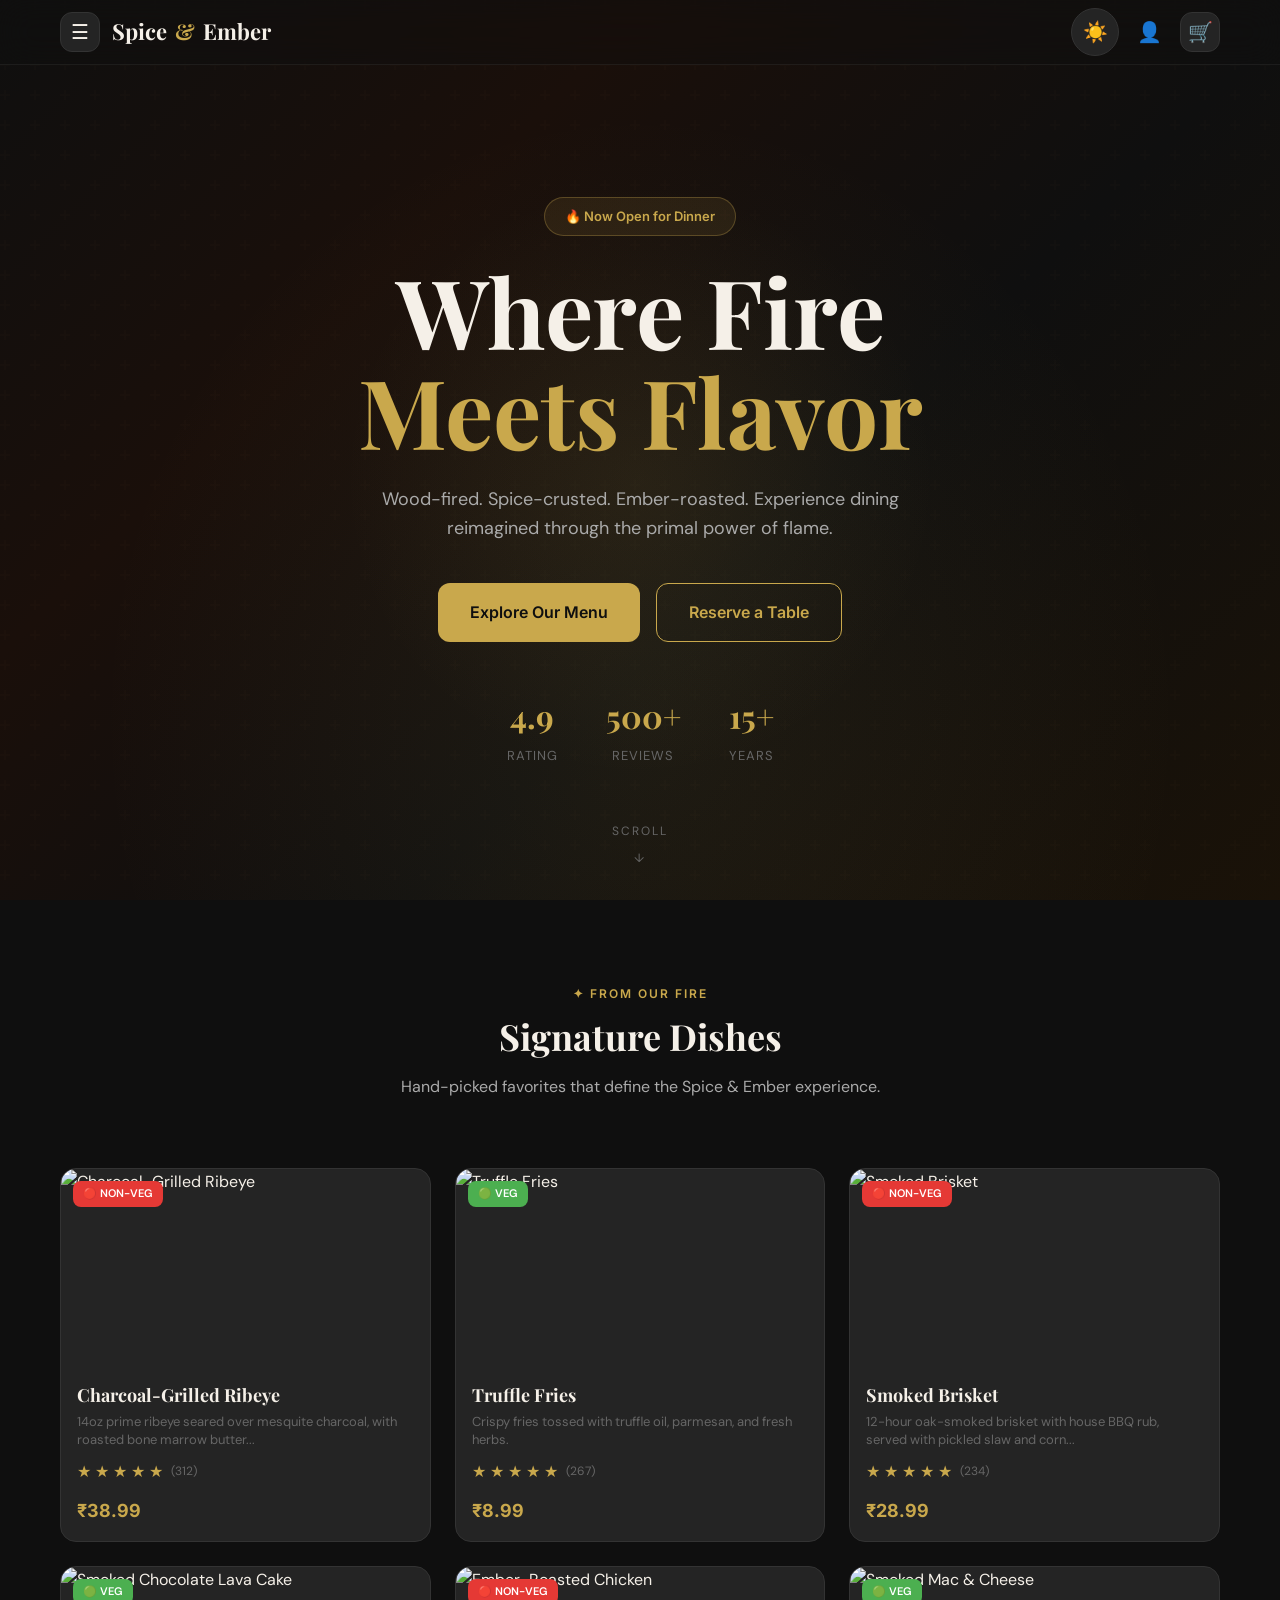
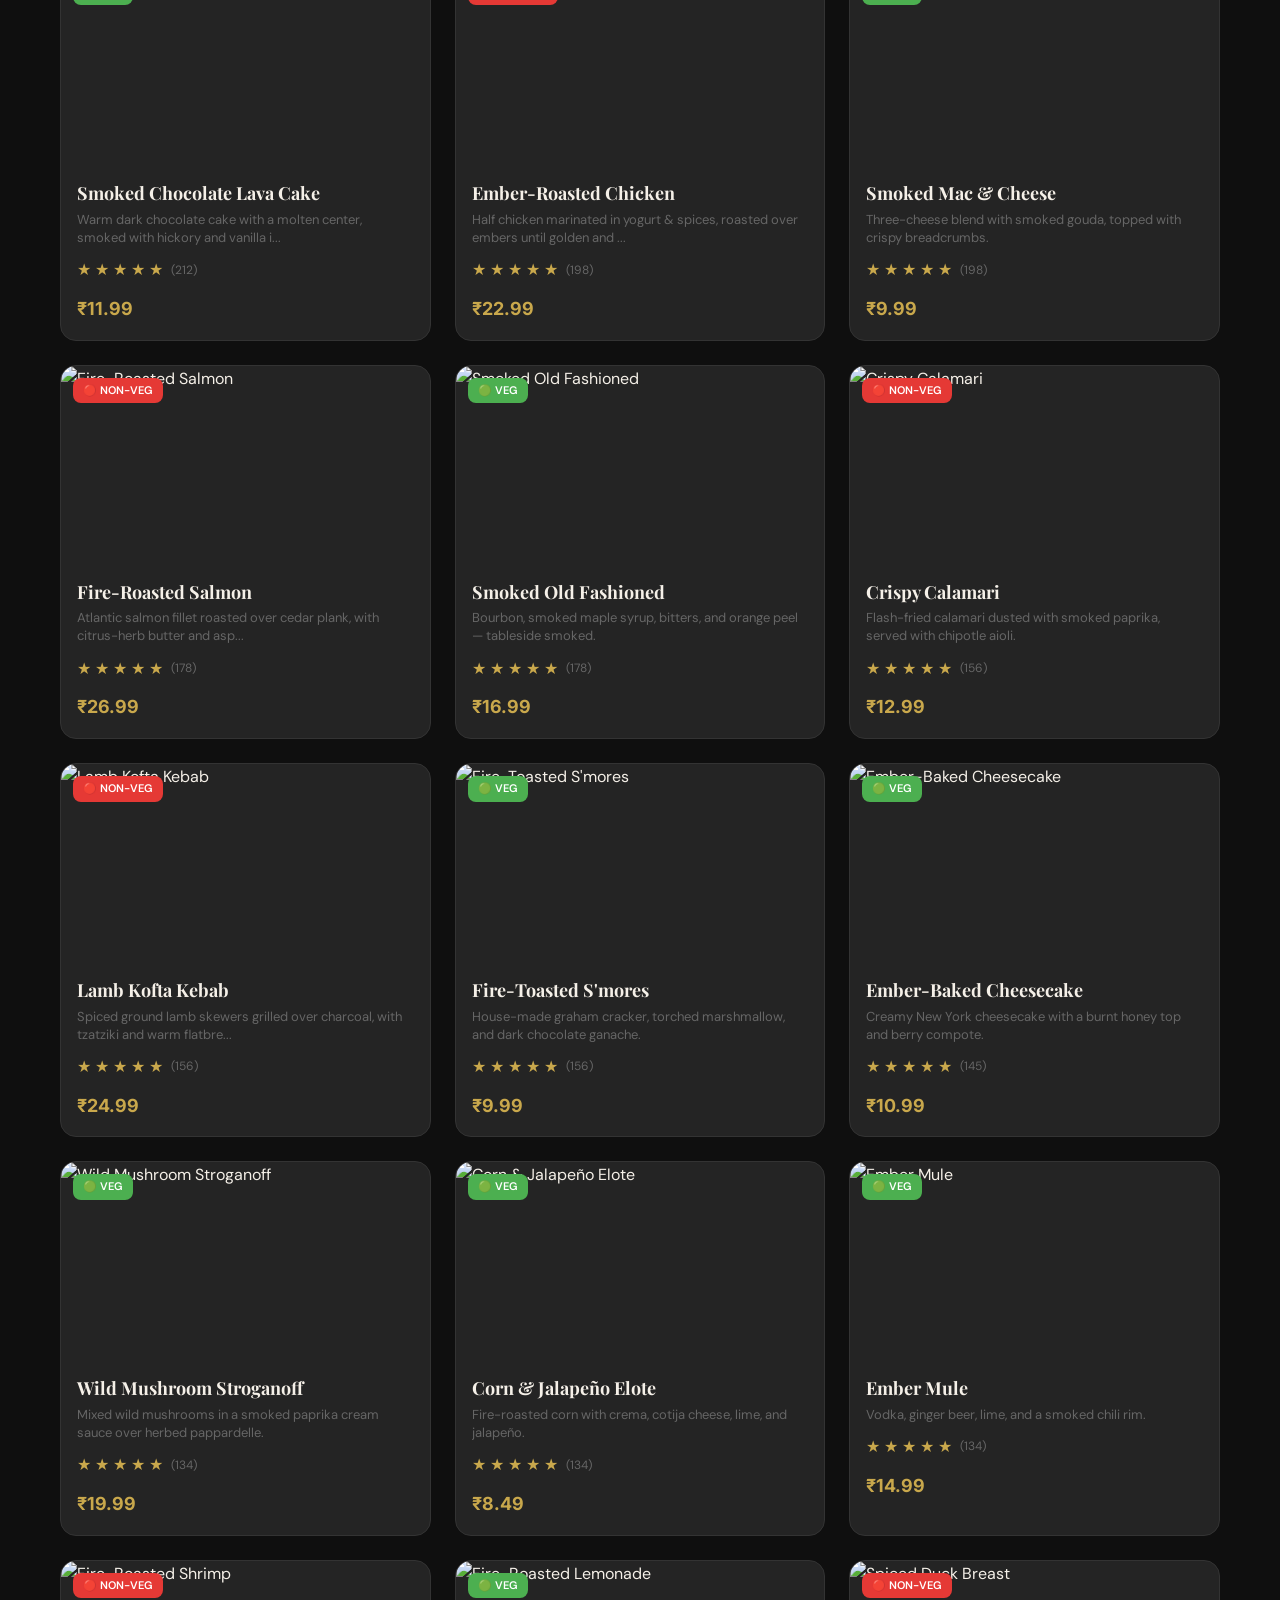
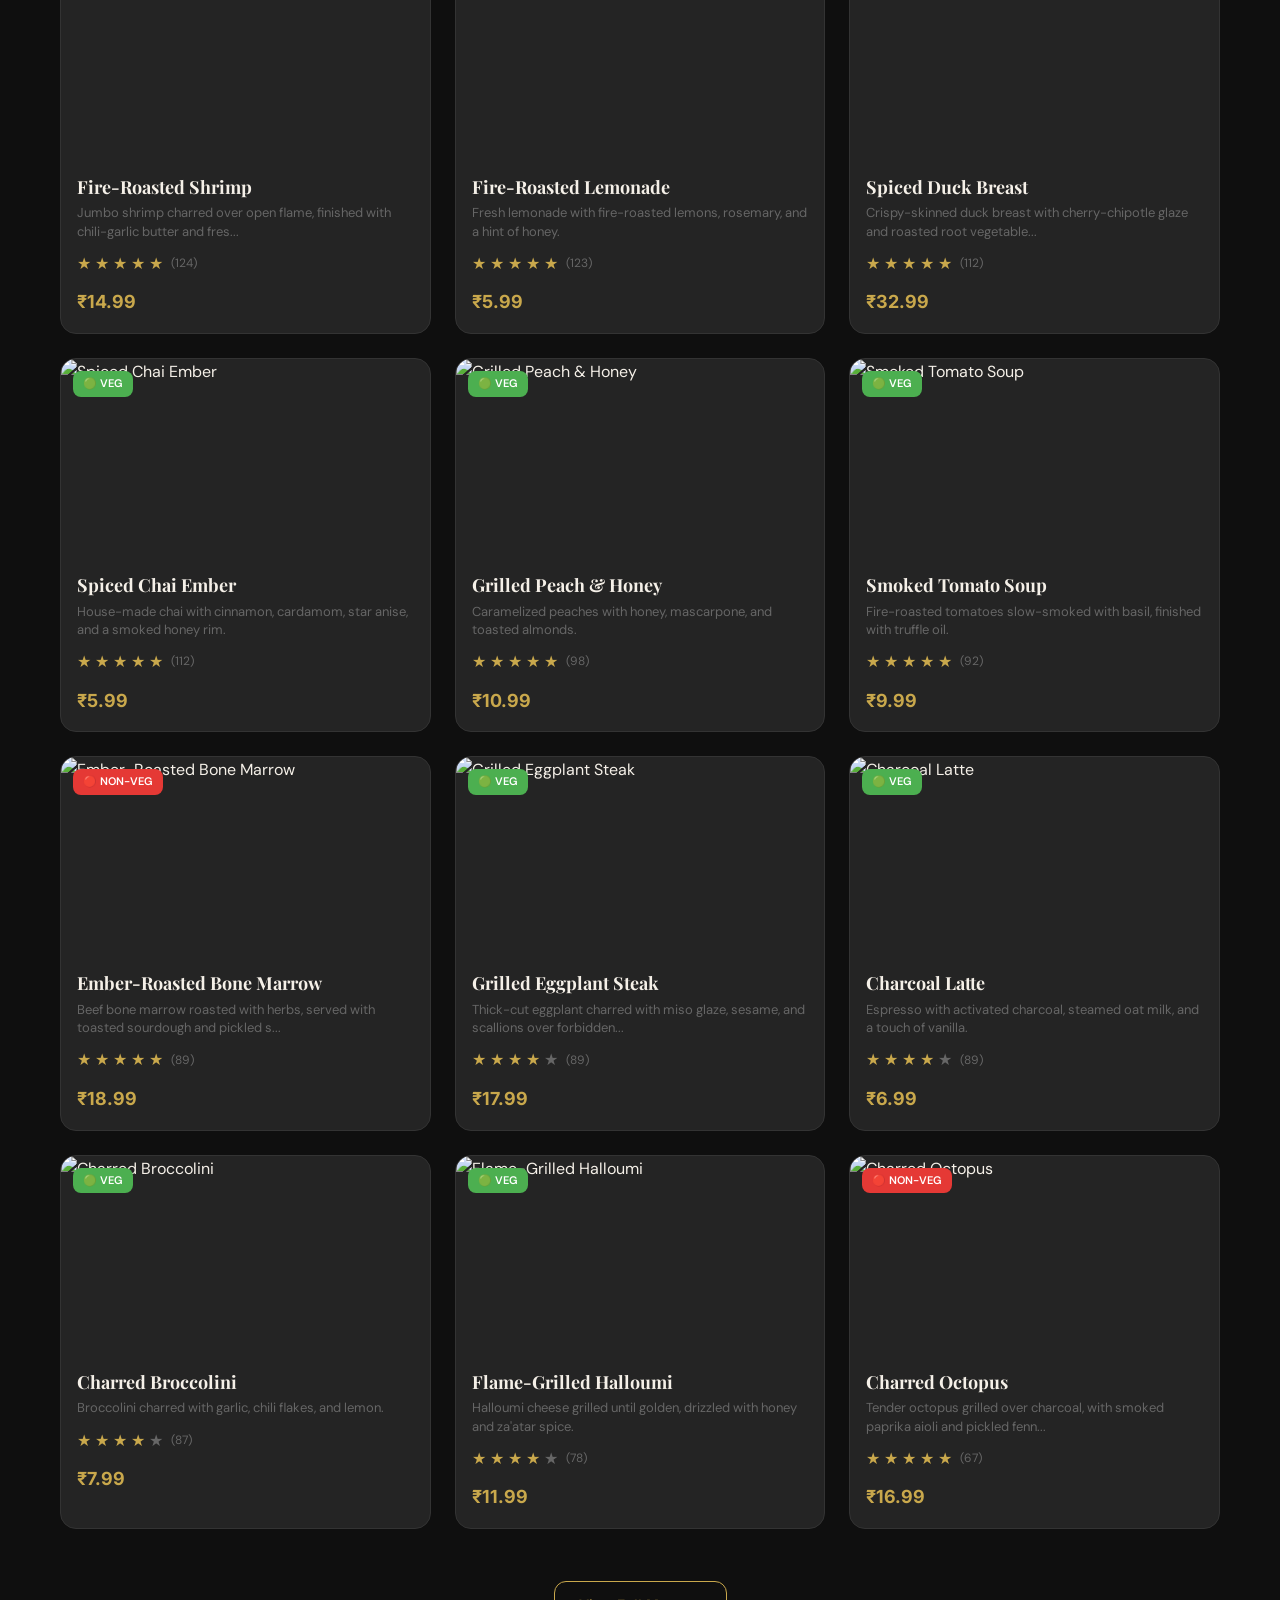
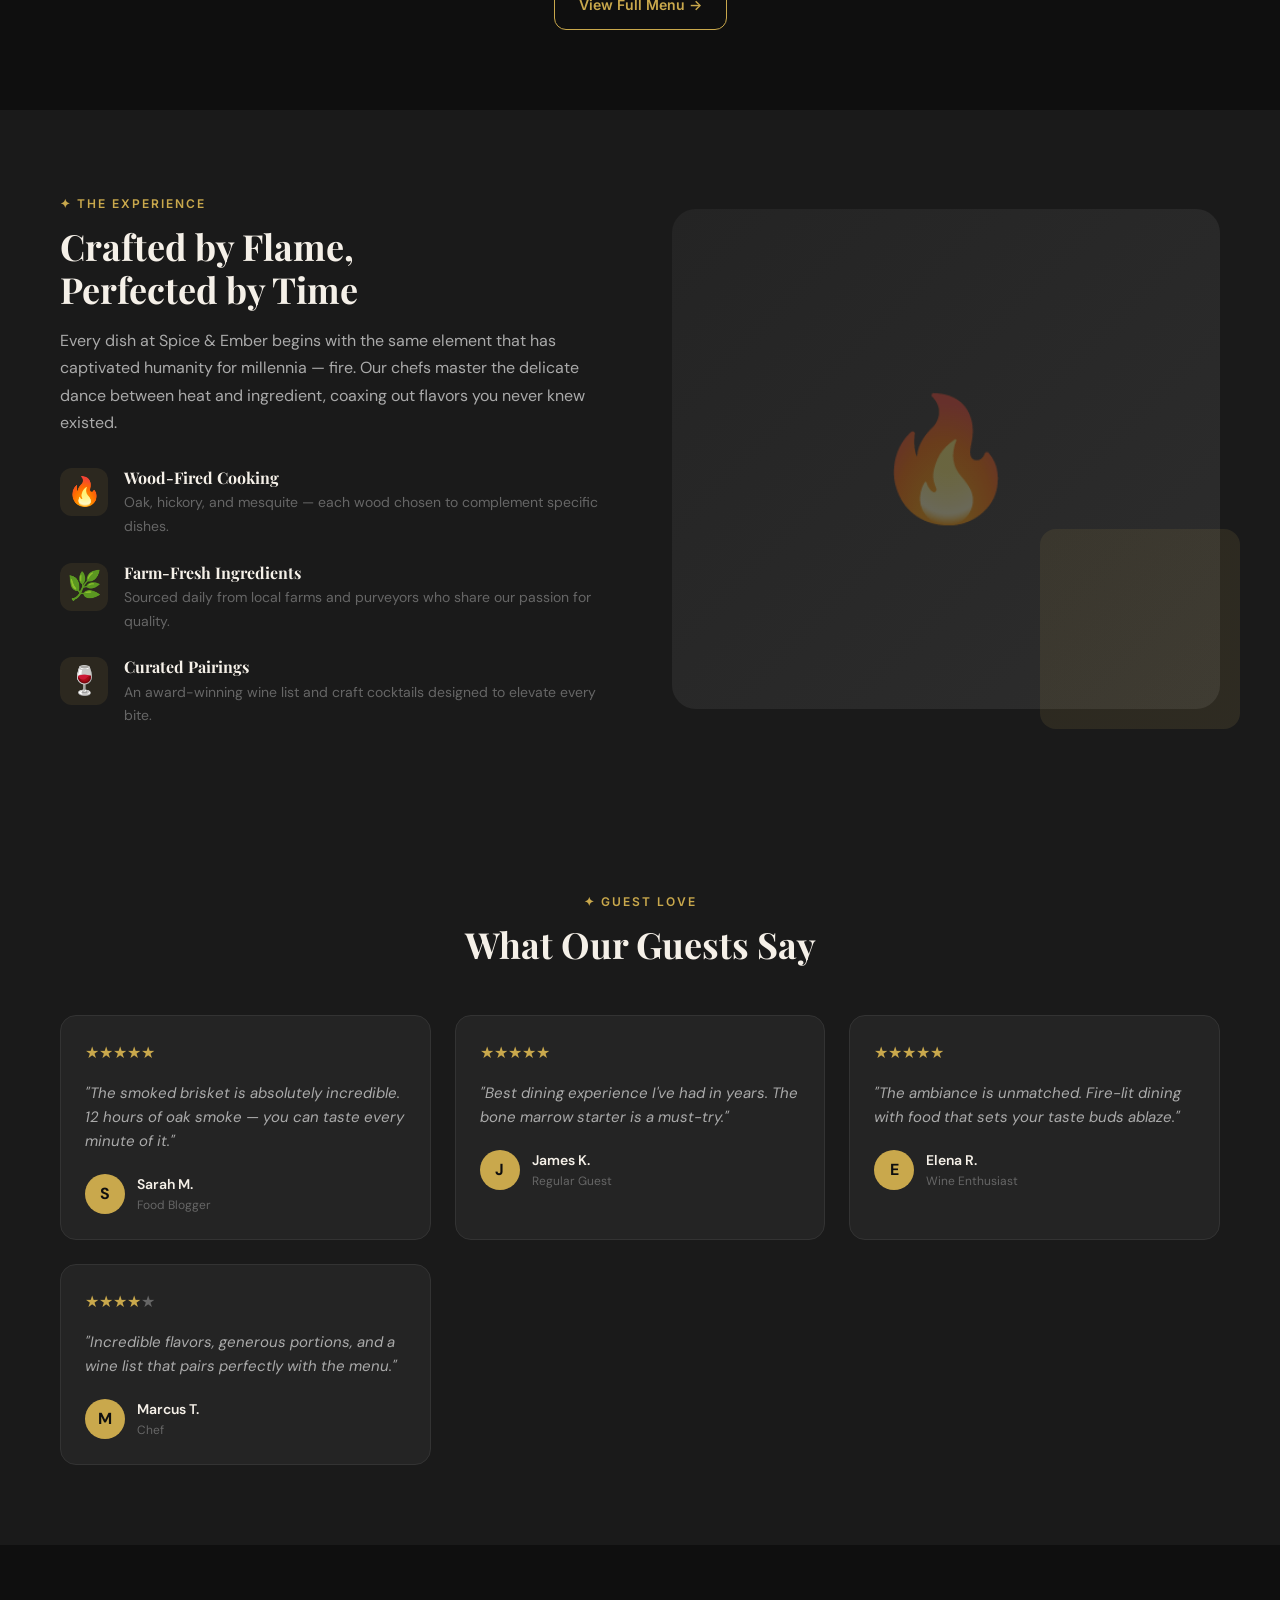
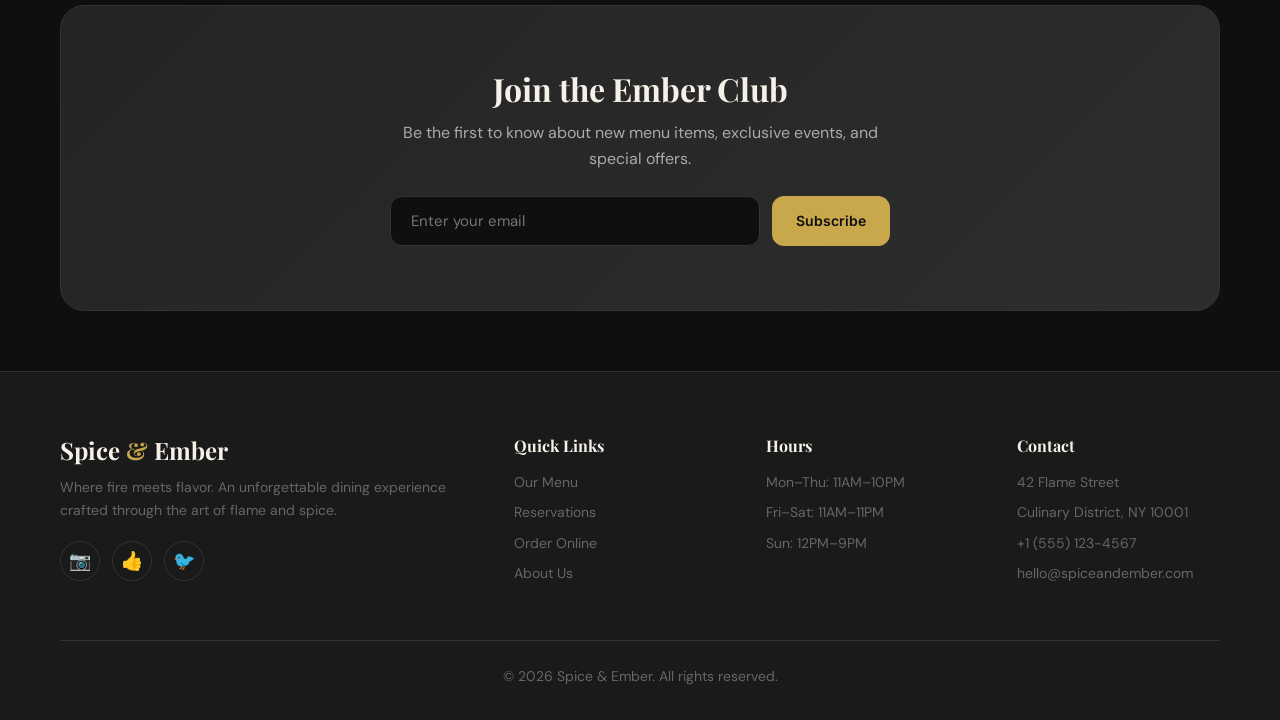
==== commit 8c42e2bb: "update" ====
--- a/index.html
+++ b/index.html
@@ -30,6 +30,12 @@
           <span class="sun-icon">☀️</span>
           <span class="moon-icon" style="display:none">🌙</span>
         </button>
+        <button class="auth-login-btn nav-icon-btn" aria-label="Sign in" title="Sign in">👤</button>
+        <div class="auth-user-menu" style="display:none">
+          <span class="auth-avatar"></span>
+          <span class="auth-user-name"></span>
+          <button class="auth-logout-btn" title="Sign out">🚪</button>
+        </div>
         <a href="order.html" class="nav-cart-btn" aria-label="Cart">
           🛒
           <span class="cart-badge" style="display:none">0</span>
@@ -205,8 +211,12 @@
     </div>
   </footer>
 
+  <script src="https://cdn.jsdelivr.net/npm/@supabase/supabase-js@2/dist/umd/supabase.min.js"></script>
   <script src="js/config.js"></script>
   <script src="js/menu-data.js"></script>
+  <script src="js/supabase.js"></script>
+  <script src="js/auth.js"></script>
+  <script src="js/razorpay.js"></script>
   <script src="js/cart.js"></script>
   <script src="js/main.js"></script>
 </body>
--- a/css/style.css
+++ b/css/style.css
@@ -436,4 +436,780 @@
   .values-grid { grid-template-columns: 1fr; }
   .team-grid { grid-template-columns: 1fr; }
   .error-code { font-size: 80px; }
+}
+
+/* ============================================
+   PREMIUM AUTH MODAL — Glassmorphism + Animations
+   ============================================ */
+
+/* --- Modal Overlay --- */
+.auth-overlay {
+  position: fixed;
+  inset: 0;
+  z-index: 2000;
+  display: flex;
+  align-items: center;
+  justify-content: center;
+  padding: 20px;
+  background: rgba(0, 0, 0, 0.6);
+  backdrop-filter: blur(0px);
+  -webkit-backdrop-filter: blur(0px);
+  opacity: 0;
+  visibility: hidden;
+  transition: backdrop-filter 0.35s ease, -webkit-backdrop-filter 0.35s ease, opacity 0.35s ease, visibility 0.35s ease;
+}
+.auth-overlay.active {
+  opacity: 1;
+  visibility: visible;
+  backdrop-filter: blur(16px);
+  -webkit-backdrop-filter: blur(16px);
+}
+
+/* --- Modal Card --- */
+.auth-modal {
+  position: relative;
+  width: 100%;
+  max-width: 420px;
+  background: rgba(26, 26, 26, 0.85);
+  backdrop-filter: blur(20px);
+  -webkit-backdrop-filter: blur(20px);
+  border: 1px solid rgba(255, 255, 255, 0.08);
+  border-radius: 24px;
+  padding: 40px 32px 32px;
+  box-shadow: 0 25px 60px rgba(0, 0, 0, 0.5), 0 0 0 1px rgba(255, 255, 255, 0.03) inset;
+  transform: translateY(40px) scale(0.95);
+  opacity: 0;
+  transition: transform 0.4s cubic-bezier(0.16, 1, 0.3, 1), opacity 0.4s cubic-bezier(0.16, 1, 0.3, 1);
+  max-height: 90vh;
+  overflow-y: auto;
+}
+.auth-overlay.active .auth-modal {
+  transform: translateY(0) scale(1);
+  opacity: 1;
+}
+body.light-mode .auth-modal {
+  background: rgba(255, 255, 255, 0.85);
+  border-color: rgba(0, 0, 0, 0.08);
+}
+
+/* --- Close Button --- */
+.auth-close {
+  position: absolute;
+  top: 16px;
+  right: 16px;
+  width: 36px;
+  height: 36px;
+  border-radius: 50%;
+  border: 1px solid rgba(255, 255, 255, 0.1);
+  background: rgba(255, 255, 255, 0.05);
+  color: var(--text-secondary);
+  cursor: pointer;
+  display: flex;
+  align-items: center;
+  justify-content: center;
+  font-size: 18px;
+  transition: all 0.25s ease;
+  z-index: 2;
+}
+.auth-close:hover {
+  background: rgba(239, 68, 68, 0.15);
+  border-color: rgba(239, 68, 68, 0.3);
+  color: #ef4444;
+  transform: rotate(90deg);
+}
+
+/* --- Brand Mark --- */
+.auth-brand {
+  text-align: center;
+  margin-bottom: 28px;
+}
+.auth-brand-icon {
+  font-size: 40px;
+  display: block;
+  margin-bottom: 8px;
+  animation: floatUp 3s ease-in-out infinite;
+}
+.auth-brand h2 {
+  font-family: var(--font-heading);
+  font-size: 22px;
+  color: var(--cream);
+  letter-spacing: -0.3px;
+}
+.auth-brand h2 span {
+  color: var(--gold);
+}
+.auth-brand p {
+  font-size: 13px;
+  color: var(--text-muted);
+  margin-top: 4px;
+}
+
+/* --- Tab Toggle --- */
+.auth-tab-wrapper {
+  position: relative;
+  display: flex;
+  background: rgba(255, 255, 255, 0.05);
+  border-radius: 12px;
+  padding: 4px;
+  margin-bottom: 24px;
+  border: 1px solid rgba(255, 255, 255, 0.06);
+}
+body.light-mode .auth-tab-wrapper {
+  background: rgba(0, 0, 0, 0.04);
+  border-color: rgba(0, 0, 0, 0.06);
+}
+.auth-tab-btn {
+  flex: 1;
+  padding: 10px 16px;
+  border: none;
+  background: transparent;
+  color: var(--text-muted);
+  font-family: var(--font-accent);
+  font-size: 14px;
+  font-weight: 500;
+  cursor: pointer;
+  border-radius: 10px;
+  transition: color 0.3s ease;
+  position: relative;
+  z-index: 1;
+}
+.auth-tab-btn.active {
+  color: var(--text-primary);
+}
+.auth-tab-slider {
+  position: absolute;
+  top: 4px;
+  bottom: 4px;
+  width: calc(50% - 4px);
+  background: rgba(201, 168, 76, 0.15);
+  border-radius: 10px;
+  transition: transform 0.3s cubic-bezier(0.34, 1.56, 0.64, 1);
+  z-index: 0;
+}
+.auth-tab-slider.login {
+  transform: translateX(0);
+}
+.auth-tab-slider.signup {
+  transform: translateX(calc(100% + 4px));
+}
+
+/* --- Auth Panels --- */
+.auth-panel {
+  display: none;
+  animation: authPanelIn 0.3s ease;
+}
+.auth-panel.active {
+  display: block;
+}
+@keyframes authPanelIn {
+  from { opacity: 0; transform: translateX(12px); }
+  to { opacity: 1; transform: translateX(0); }
+}
+
+/* --- Floating Label Inputs --- */
+.auth-field {
+  position: relative;
+  margin-bottom: 18px;
+}
+.auth-field input {
+  width: 100%;
+  padding: 16px 16px 8px;
+  border-radius: 12px;
+  border: 1px solid rgba(255, 255, 255, 0.1);
+  background: rgba(255, 255, 255, 0.04);
+  color: var(--text-primary);
+  font-family: var(--font-accent);
+  font-size: 15px;
+  outline: none;
+  transition: border-color 0.3s ease, box-shadow 0.3s ease, background 0.3s ease;
+}
+body.light-mode .auth-field input {
+  border-color: rgba(0, 0, 0, 0.12);
+  background: rgba(0, 0, 0, 0.02);
+}
+.auth-field input:focus {
+  border-color: #4F8EF7;
+  box-shadow: 0 0 0 3px rgba(79, 142, 247, 0.15);
+  background: rgba(79, 142, 247, 0.03);
+}
+.auth-field input::placeholder {
+  color: transparent;
+}
+.auth-field label {
+  position: absolute;
+  left: 16px;
+  top: 50%;
+  transform: translateY(-50%);
+  font-family: var(--font-accent);
+  font-size: 14px;
+  color: var(--text-muted);
+  pointer-events: none;
+  transition: all 0.25s cubic-bezier(0.34, 1.56, 0.64, 1);
+  background: transparent;
+  padding: 0 4px;
+}
+.auth-field input:focus ~ label,
+.auth-field input:not(:placeholder-shown) ~ label {
+  top: 8px;
+  transform: translateY(0);
+  font-size: 11px;
+  color: #4F8EF7;
+  font-weight: 600;
+}
+
+/* --- Submit Button --- */
+.auth-submit {
+  position: relative;
+  width: 100%;
+  padding: 14px 24px;
+  border: none;
+  border-radius: 12px;
+  background: linear-gradient(135deg, #4F8EF7 0%, #3b7de6 100%);
+  color: #fff;
+  font-family: var(--font-accent);
+  font-size: 15px;
+  font-weight: 600;
+  cursor: pointer;
+  overflow: hidden;
+  transition: transform 0.2s ease, box-shadow 0.2s ease;
+  margin-top: 4px;
+}
+.auth-submit:hover {
+  transform: translateY(-1px);
+  box-shadow: 0 8px 24px rgba(79, 142, 247, 0.3);
+}
+.auth-submit:active {
+  transform: translateY(0);
+}
+.auth-submit:disabled {
+  opacity: 0.7;
+  cursor: not-allowed;
+  transform: none;
+}
+/* Shimmer sweep */
+.auth-submit::after {
+  content: '';
+  position: absolute;
+  top: 0;
+  left: -200%;
+  width: 200%;
+  height: 100%;
+  background: linear-gradient(90deg, transparent, rgba(255,255,255,0.15), transparent);
+  transition: left 0.6s ease;
+}
+.auth-submit:hover::after {
+  left: 200%;
+}
+/* Loading state */
+.auth-submit .btn-text {
+  display: inline-flex;
+  align-items: center;
+  gap: 8px;
+  transition: opacity 0.2s ease;
+}
+.auth-submit .btn-spinner {
+  position: absolute;
+  inset: 0;
+  display: flex;
+  align-items: center;
+  justify-content: center;
+  opacity: 0;
+  transition: opacity 0.2s ease;
+}
+.auth-submit .btn-spinner::after {
+  content: '';
+  width: 20px;
+  height: 20px;
+  border: 2px solid rgba(255,255,255,0.3);
+  border-top-color: #fff;
+  border-radius: 50%;
+  animation: spin 0.6s linear infinite;
+}
+.auth-submit.loading .btn-text { opacity: 0; }
+.auth-submit.loading .btn-spinner { opacity: 1; }
+/* Success state */
+.auth-submit.success {
+  background: #22c55e;
+  pointer-events: none;
+}
+.auth-submit.success .btn-text { opacity: 0; }
+.auth-submit.success .btn-spinner { opacity: 0; }
+.auth-submit.success::before {
+  content: '✓';
+  position: absolute;
+  inset: 0;
+  display: flex;
+  align-items: center;
+  justify-content: center;
+  font-size: 22px;
+  animation: successPop 0.4s cubic-bezier(0.34, 1.56, 0.64, 1);
+}
+@keyframes successPop {
+  0% { transform: scale(0); opacity: 0; }
+  60% { transform: scale(1.2); }
+  100% { transform: scale(1); opacity: 1; }
+}
+
+/* --- Divider --- */
+.auth-divider {
+  display: flex;
+  align-items: center;
+  gap: 16px;
+  margin: 20px 0;
+  color: var(--text-muted);
+  font-size: 12px;
+  font-weight: 500;
+}
+.auth-divider::before,
+.auth-divider::after {
+  content: '';
+  flex: 1;
+  height: 1px;
+  background: rgba(255, 255, 255, 0.08);
+}
+body.light-mode .auth-divider::before,
+body.light-mode .auth-divider::after {
+  background: rgba(0, 0, 0, 0.1);
+}
+
+/* --- Google OAuth Button --- */
+.auth-google {
+  width: 100%;
+  padding: 12px 24px;
+  border-radius: 12px;
+  border: 1px solid rgba(255, 255, 255, 0.12);
+  background: #fff;
+  color: #1a1a1a;
+  font-family: var(--font-accent);
+  font-size: 14px;
+  font-weight: 600;
+  cursor: pointer;
+  display: flex;
+  align-items: center;
+  justify-content: center;
+  gap: 10px;
+  transition: all 0.25s ease;
+}
+.auth-google:hover {
+  transform: translateY(-2px);
+  box-shadow: 0 6px 20px rgba(0, 0, 0, 0.15);
+  border-color: rgba(0, 0, 0, 0.2);
+}
+.auth-google:active {
+  transform: translateY(0);
+}
+.auth-google svg {
+  width: 20px;
+  height: 20px;
+  flex-shrink: 0;
+}
+body.light-mode .auth-google {
+  border-color: rgba(0, 0, 0, 0.15);
+}
+
+/* --- Magic Link State --- */
+.auth-magic-sent {
+  display: none;
+  text-align: center;
+  padding: 20px 0;
+  animation: authPanelIn 0.4s ease;
+}
+.auth-magic-sent.active {
+  display: block;
+}
+.auth-magic-icon {
+  font-size: 56px;
+  display: block;
+  margin-bottom: 16px;
+  animation: bounceY 1.5s ease-in-out infinite;
+}
+.auth-magic-sent h3 {
+  font-family: var(--font-heading);
+  font-size: 20px;
+  margin-bottom: 8px;
+}
+.auth-magic-sent p {
+  font-size: 14px;
+  color: var(--text-muted);
+  line-height: 1.5;
+}
+.auth-magic-sent .auth-back-btn {
+  margin-top: 20px;
+  background: none;
+  border: none;
+  color: var(--gold);
+  font-family: var(--font-accent);
+  font-size: 13px;
+  font-weight: 500;
+  cursor: pointer;
+  padding: 8px 16px;
+  border-radius: 8px;
+  transition: all 0.2s ease;
+}
+.auth-magic-sent .auth-back-btn:hover {
+  background: rgba(201, 168, 76, 0.1);
+}
+
+/* --- Error Shake --- */
+@keyframes shake {
+  0%, 100% { transform: translateX(0); }
+  20% { transform: translateX(-8px); }
+  40% { transform: translateX(8px); }
+  60% { transform: translateX(-6px); }
+  80% { transform: translateX(6px); }
+}
+.auth-field.error input {
+  border-color: #ef4444;
+  box-shadow: 0 0 0 3px rgba(239, 68, 68, 0.15);
+  animation: shake 0.4s ease;
+}
+.auth-field.error label {
+  color: #ef4444;
+}
+.auth-error-msg {
+  font-size: 12px;
+  color: #ef4444;
+  margin-top: 4px;
+  display: none;
+  font-family: var(--font-accent);
+}
+.auth-field.error .auth-error-msg {
+  display: block;
+}
+
+/* --- Auth Footer Link --- */
+.auth-footer-text {
+  text-align: center;
+  font-size: 13px;
+  color: var(--text-muted);
+  margin-top: 16px;
+}
+.auth-footer-text button {
+  background: none;
+  border: none;
+  color: #4F8EF7;
+  font-family: var(--font-accent);
+  font-size: 13px;
+  font-weight: 600;
+  cursor: pointer;
+  padding: 0;
+  transition: color 0.2s ease;
+}
+.auth-footer-text button:hover {
+  color: #3b7de6;
+  text-decoration: underline;
+}
+
+/* --- Auth Navbar --- */
+.nav-icon-btn {
+  background: none;
+  border: none;
+  font-size: 20px;
+  cursor: pointer;
+  padding: 6px;
+  border-radius: 50%;
+  transition: all 0.25s ease;
+  line-height: 1;
+  color: var(--text-secondary);
+}
+.nav-icon-btn:hover {
+  background: var(--surface);
+  color: var(--gold);
+}
+.auth-user-menu {
+  display: flex;
+  align-items: center;
+  gap: 8px;
+  padding: 4px 8px 4px 4px;
+  border-radius: 12px;
+  background: var(--surface);
+  border: 1px solid var(--border);
+  transition: all 0.25s ease;
+}
+.auth-user-menu:hover {
+  border-color: var(--gold);
+}
+.auth-avatar {
+  width: 30px;
+  height: 30px;
+  border-radius: 50%;
+  background: linear-gradient(135deg, var(--gold), var(--gold-light));
+  color: #000;
+  display: flex;
+  align-items: center;
+  justify-content: center;
+  font-size: 13px;
+  font-weight: 700;
+  font-family: var(--font-accent);
+  flex-shrink: 0;
+}
+.auth-user-name {
+  font-size: 13px;
+  font-weight: 500;
+  color: var(--text-primary);
+  max-width: 100px;
+  overflow: hidden;
+  text-overflow: ellipsis;
+  white-space: nowrap;
+}
+.auth-logout-btn {
+  background: none;
+  border: none;
+  font-size: 15px;
+  cursor: pointer;
+  padding: 4px;
+  opacity: 0.5;
+  transition: all 0.2s ease;
+  border-radius: 6px;
+  line-height: 1;
+}
+.auth-logout-btn:hover {
+  opacity: 1;
+  background: rgba(239, 68, 68, 0.1);
+}
+
+/* ===== GLOBAL ANIMATIONS ===== */
+
+/* --- Scroll Reveal --- */
+.reveal {
+  opacity: 0;
+  transform: translateY(40px);
+  transition: opacity 0.7s cubic-bezier(0.16, 1, 0.3, 1),
+              transform 0.7s cubic-bezier(0.16, 1, 0.3, 1);
+}
+.reveal.visible {
+  opacity: 1;
+  transform: translateY(0);
+}
+.reveal-delay-1 { transition-delay: 0.08s; }
+.reveal-delay-2 { transition-delay: 0.16s; }
+.reveal-delay-3 { transition-delay: 0.24s; }
+.reveal-delay-4 { transition-delay: 0.32s; }
+.reveal-delay-5 { transition-delay: 0.40s; }
+
+/* --- Navbar Glass Enhancement --- */
+.navbar {
+  background: rgba(15, 15, 15, 0.6);
+  backdrop-filter: blur(16px) saturate(180%);
+  -webkit-backdrop-filter: blur(16px) saturate(180%);
+  border-bottom: 1px solid rgba(255, 255, 255, 0.06);
+  transition: all 0.4s ease;
+}
+body.light-mode .navbar {
+  background: rgba(248, 245, 240, 0.6);
+  border-bottom: 1px solid rgba(0, 0, 0, 0.06);
+}
+.navbar.scrolled {
+  background: rgba(15, 15, 15, 0.85);
+  backdrop-filter: blur(20px) saturate(200%);
+  box-shadow: 0 4px 30px rgba(0, 0, 0, 0.2);
+}
+body.light-mode .navbar.scrolled {
+  background: rgba(248, 245, 240, 0.85);
+}
+
+/* --- Hero Floating Gradient Blob --- */
+.hero-bg::after {
+  content: '';
+  position: absolute;
+  width: 600px;
+  height: 600px;
+  border-radius: 50%;
+  background: radial-gradient(circle, rgba(201, 168, 76, 0.08) 0%, transparent 70%);
+  top: 20%;
+  left: 50%;
+  transform: translateX(-50%);
+  animation: blobFloat 8s ease-in-out infinite;
+  pointer-events: none;
+}
+@keyframes blobFloat {
+  0%, 100% { transform: translateX(-50%) translateY(0) scale(1); }
+  33% { transform: translateX(-40%) translateY(-30px) scale(1.05); }
+  66% { transform: translateX(-60%) translateY(20px) scale(0.95); }
+}
+
+/* --- Hero CTA Pulse Ring --- */
+.hero-actions .btn-primary {
+  animation: ctaPulse 3s ease-in-out infinite;
+}
+@keyframes ctaPulse {
+  0%, 100% { box-shadow: 0 4px 20px rgba(201, 168, 76, 0.3); }
+  50% { box-shadow: 0 4px 20px rgba(201, 168, 76, 0.3), 0 0 0 8px rgba(201, 168, 76, 0.08); }
+}
+
+/* --- Card Hover Lift (global) --- */
+.menu-card,
+.testimonial-card,
+.value-card,
+.team-card,
+.stat-card,
+.booking-info-card {
+  transition: transform 0.3s cubic-bezier(0.34, 1.56, 0.64, 1),
+              box-shadow 0.3s ease,
+              border-color 0.3s ease;
+}
+.menu-card:hover,
+.testimonial-card:hover,
+.value-card:hover,
+.team-card:hover,
+.stat-card:hover,
+.booking-info-card:hover {
+  transform: translateY(-6px);
+  box-shadow: 0 12px 40px rgba(0, 0, 0, 0.15);
+}
+
+/* --- Button Ripple (CSS-only) --- */
+.btn:not(.auth-submit):not(.auth-google) {
+  position: relative;
+  overflow: hidden;
+}
+.btn:not(.auth-submit):not(.auth-google)::after {
+  content: '';
+  position: absolute;
+  inset: 0;
+  background: radial-gradient(circle at var(--x, 50%) var(--y, 50%), rgba(255,255,255,0.15) 0%, transparent 60%);
+  opacity: 0;
+  transition: opacity 0.3s ease;
+  pointer-events: none;
+}
+.btn:not(.auth-submit):not(.auth-google):active::after {
+  opacity: 1;
+}
+
+/* --- Toast Slide Enhancement --- */
+.toast-container {
+  position: fixed;
+  bottom: 24px;
+  right: 24px;
+  z-index: 3000;
+  display: flex;
+  flex-direction: column;
+  gap: 8px;
+}
+.toast {
+  transform: translateX(120%);
+  opacity: 0;
+  transition: transform 0.4s cubic-bezier(0.16, 1, 0.3, 1),
+              opacity 0.4s ease;
+}
+.toast-container.show .toast {
+  transform: translateX(0);
+  opacity: 1;
+}
+
+/* --- Custom Cursor (desktop only) --- */
+@media (hover: hover) and (pointer: fine) {
+  .custom-cursor {
+    position: fixed;
+    width: 8px;
+    height: 8px;
+    border-radius: 50%;
+    background: var(--gold);
+    pointer-events: none;
+    z-index: 9999;
+    transform: translate(-50%, -50%);
+    transition: width 0.2s ease, height 0.2s ease, background 0.2s ease;
+    mix-blend-mode: difference;
+  }
+  .custom-cursor.hover {
+    width: 24px;
+    height: 24px;
+    background: rgba(201, 168, 76, 0.4);
+  }
+}
+
+/* ===== CHECKOUT STYLES ===== */
+.checkout-layout {
+  display: grid;
+  grid-template-columns: 1fr 320px;
+  gap: 32px;
+  align-items: start;
+}
+
+.checkout-form {
+  display: flex;
+  flex-direction: column;
+  gap: 16px;
+}
+
+.checkout-summary-preview {
+  background: var(--surface);
+  border-radius: var(--radius-md);
+  padding: 20px;
+  border: 1px solid var(--border);
+}
+
+.checkout-preview-inner h4 {
+  font-family: var(--font-heading);
+  font-size: 16px;
+  margin-bottom: 12px;
+}
+
+.checkout-info {
+  display: flex;
+  flex-direction: column;
+  gap: 16px;
+}
+
+/* ===== CONFIRMATION STYLES ===== */
+.confirmation-card {
+  max-width: 520px;
+  margin: 0 auto;
+  text-align: center;
+  padding: 48px 32px;
+  background: var(--surface);
+  border-radius: var(--radius-lg);
+  border: 1px solid var(--border);
+}
+
+.confirmation-icon {
+  font-size: 64px;
+  margin-bottom: 16px;
+}
+
+.confirmation-card h2 {
+  font-family: var(--font-heading);
+  font-size: 28px;
+  margin-bottom: 8px;
+}
+
+.confirmation-card p {
+  color: var(--text-muted);
+  margin-bottom: 24px;
+}
+
+.confirmation-details {
+  text-align: left;
+  background: var(--bg-secondary);
+  border-radius: var(--radius-sm);
+  padding: 16px;
+  margin-bottom: 24px;
+}
+
+.confirmation-row {
+  display: flex;
+  justify-content: space-between;
+  padding: 8px 0;
+  font-size: 14px;
+  border-bottom: 1px solid var(--border);
+}
+
+.confirmation-row:last-child {
+  border-bottom: none;
+}
+
+.confirmation-row span:first-child {
+  color: var(--text-muted);
+}
+
+.confirmation-actions {
+  display: flex;
+  gap: 12px;
+  justify-content: center;
+}
+
+@media (max-width: 768px) {
+  .checkout-layout {
+    grid-template-columns: 1fr;
+  }
 }
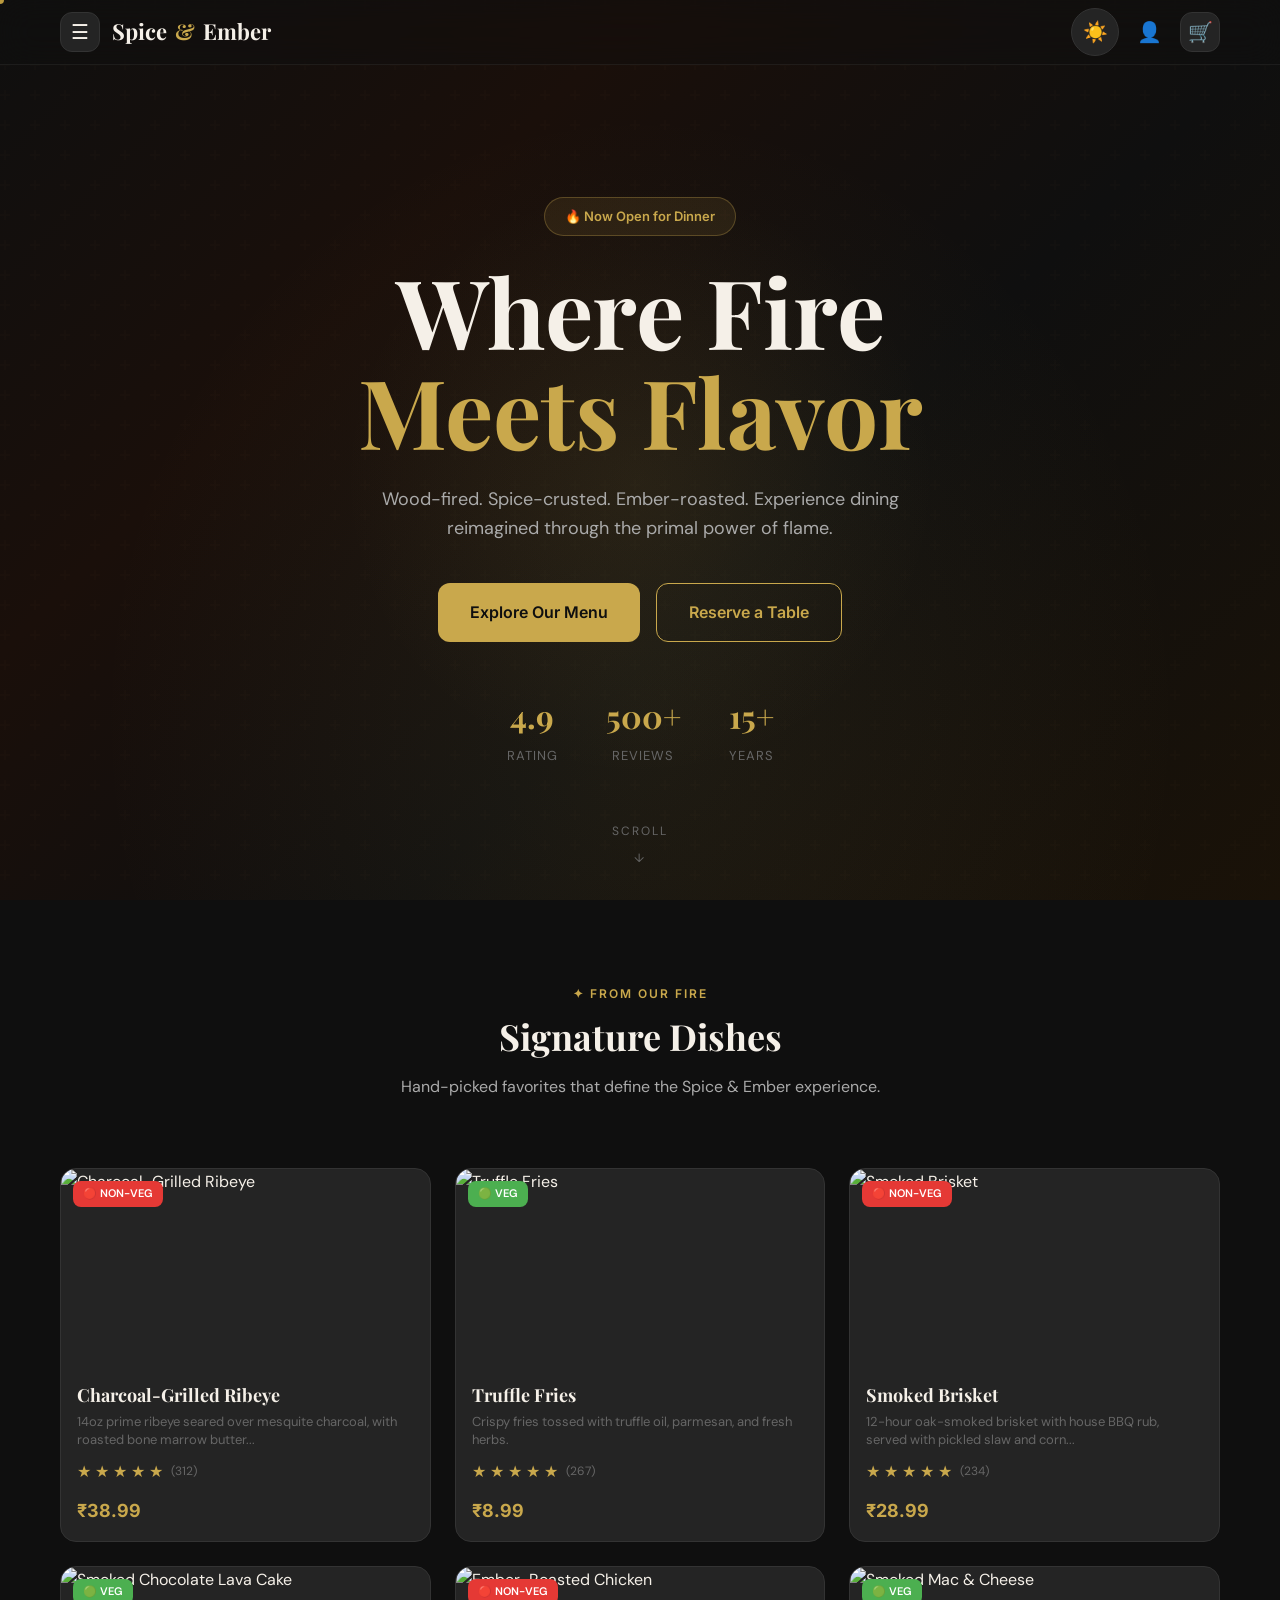
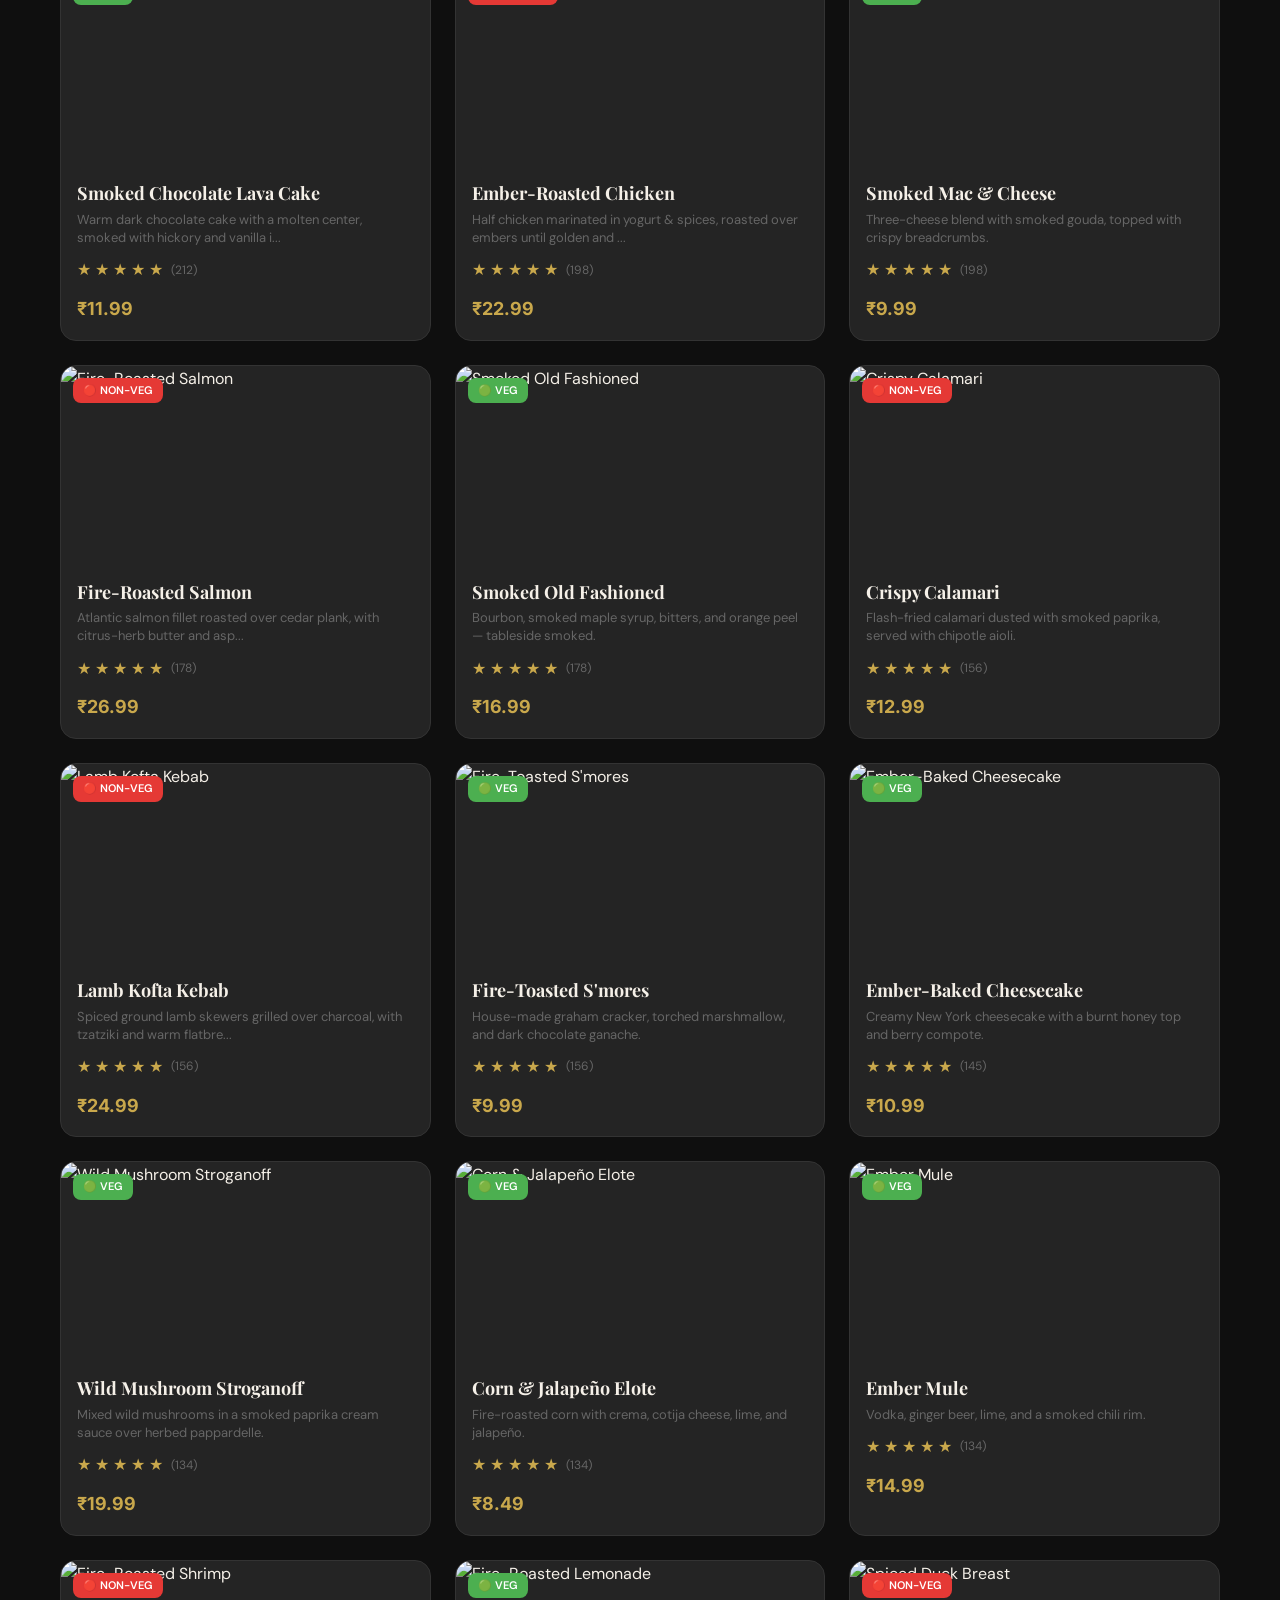
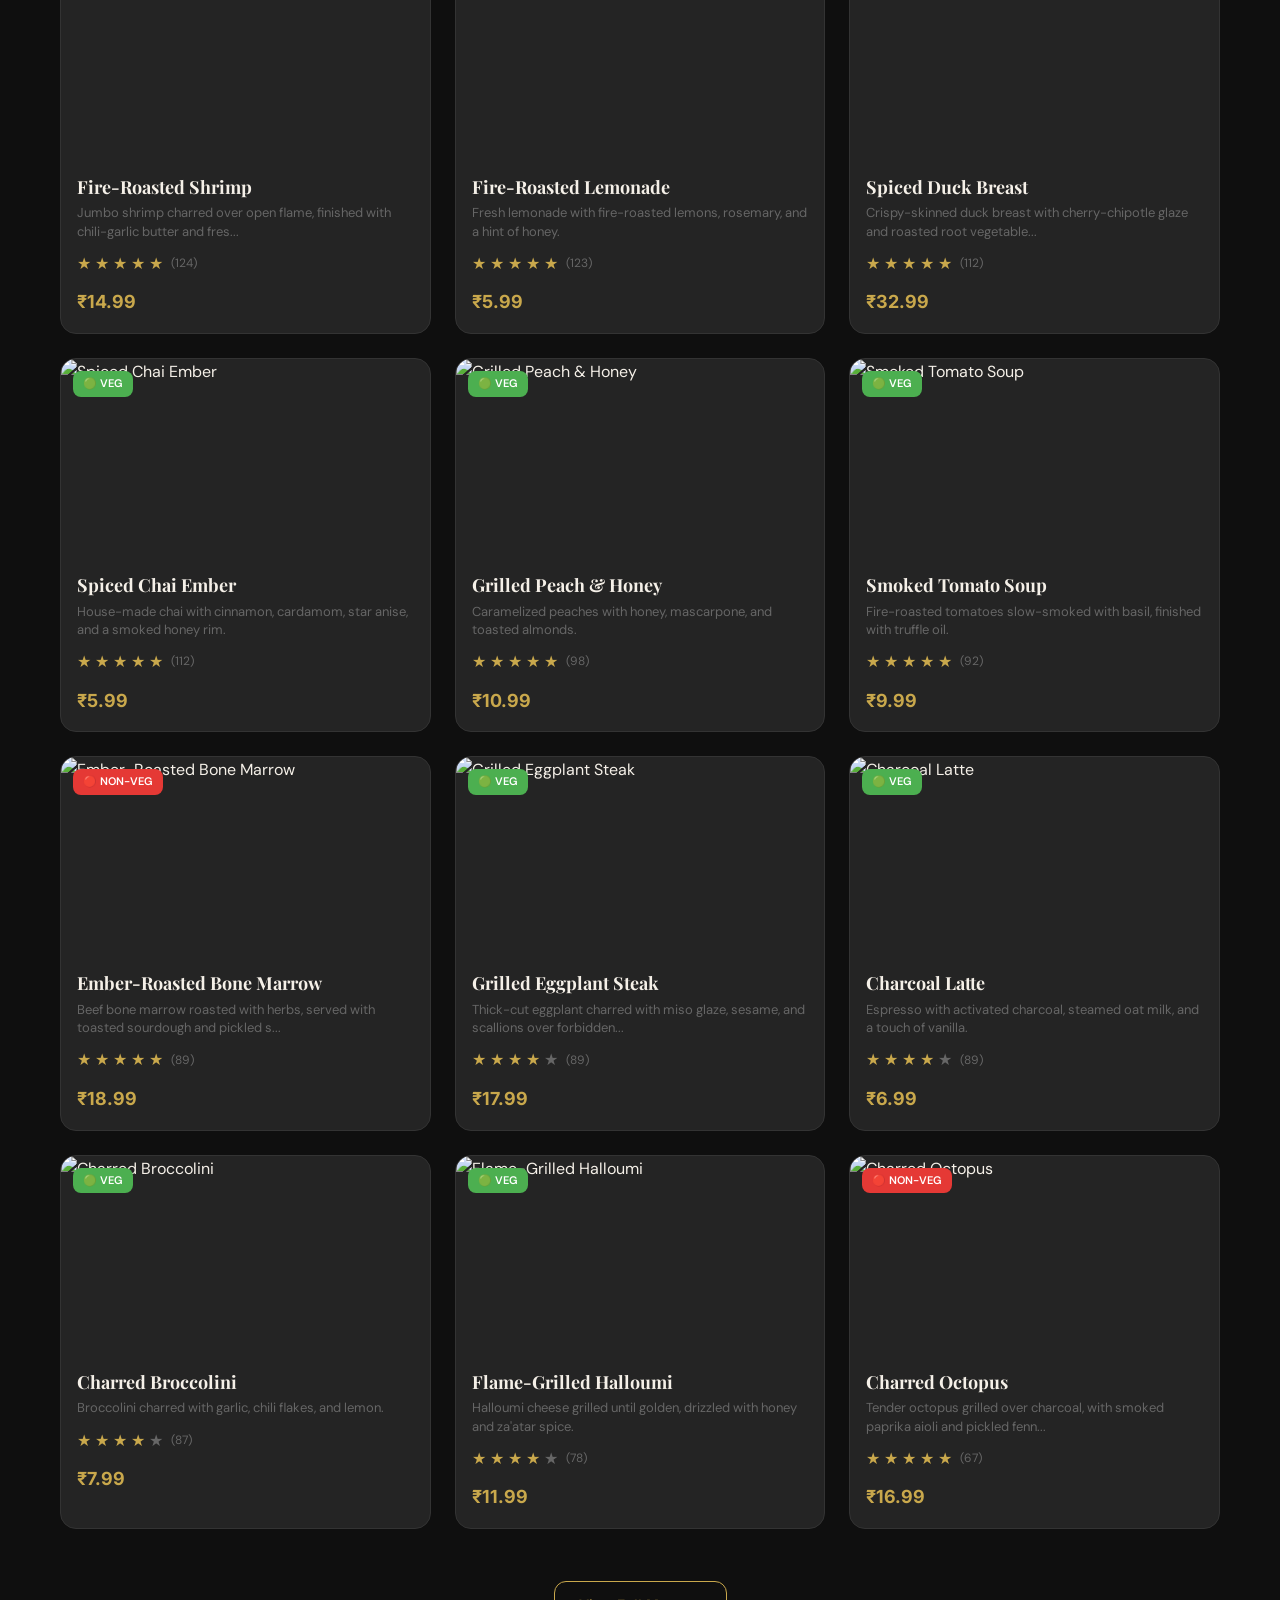
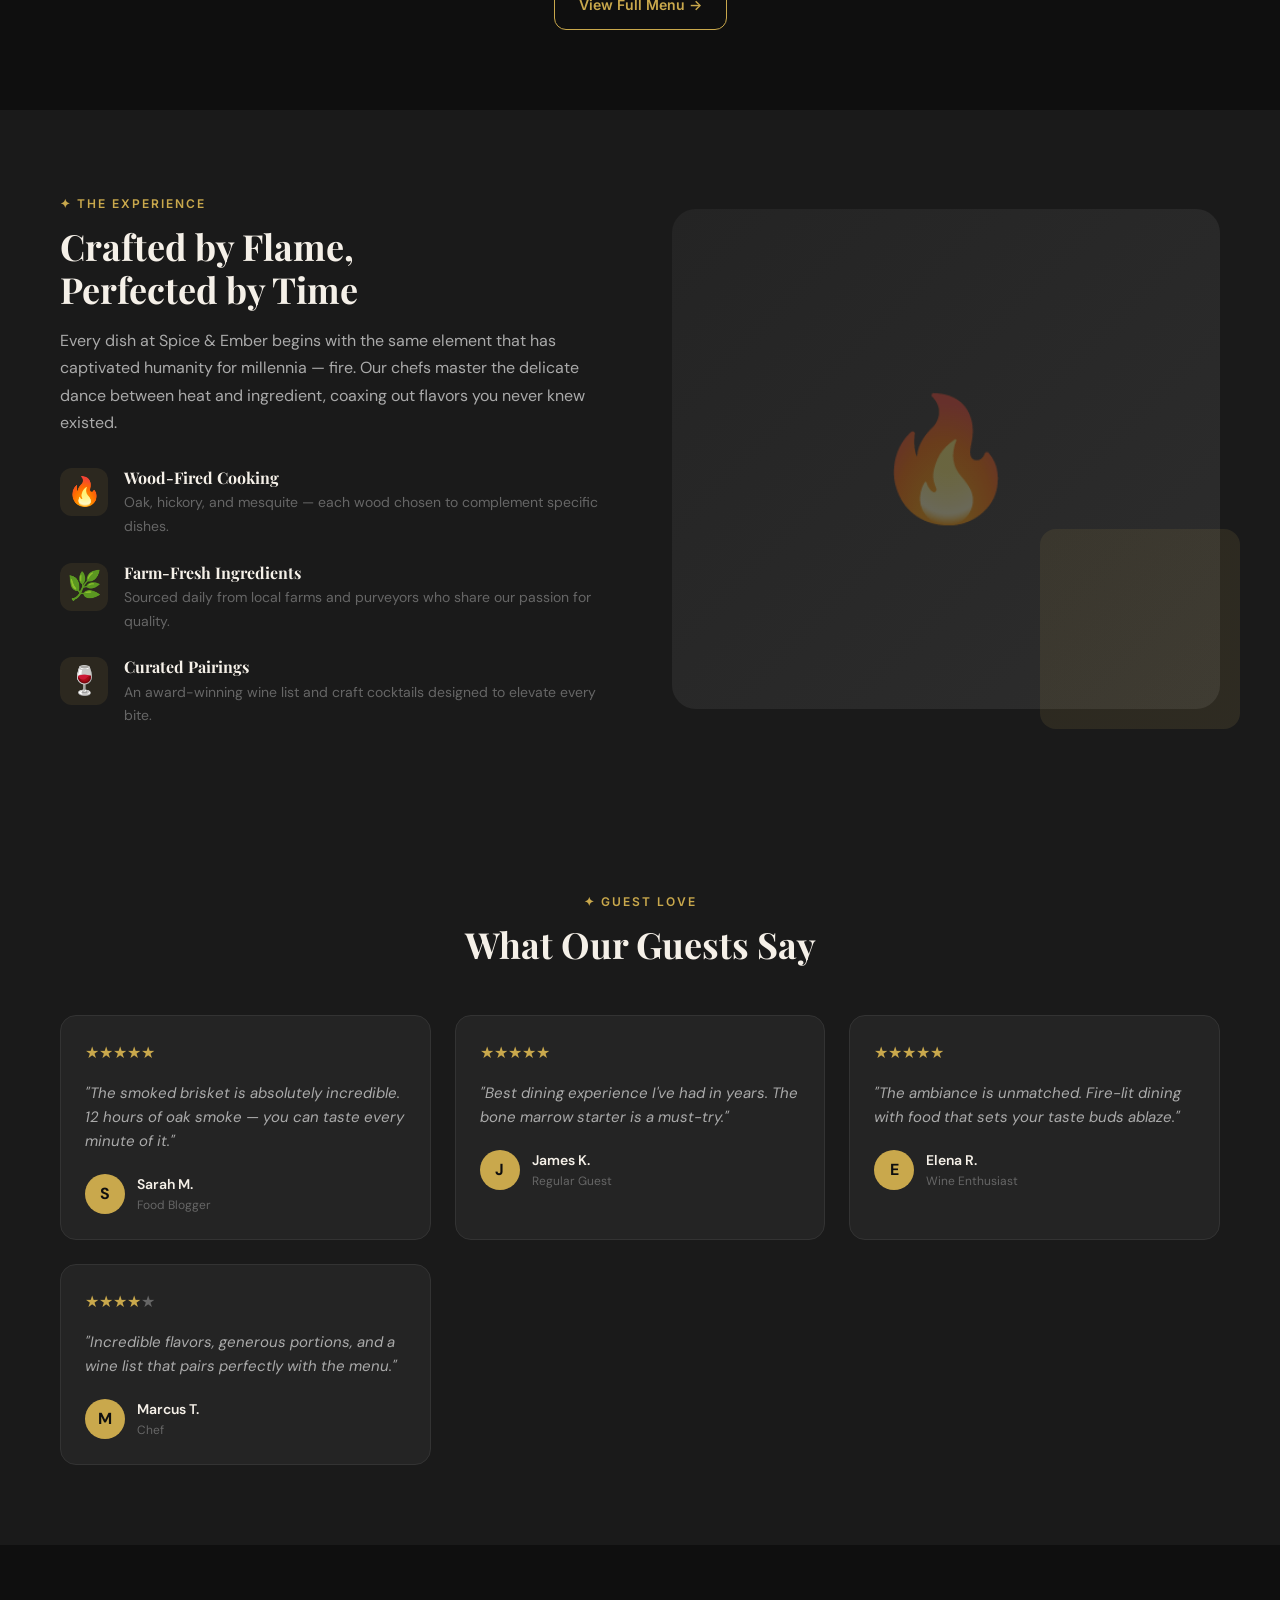
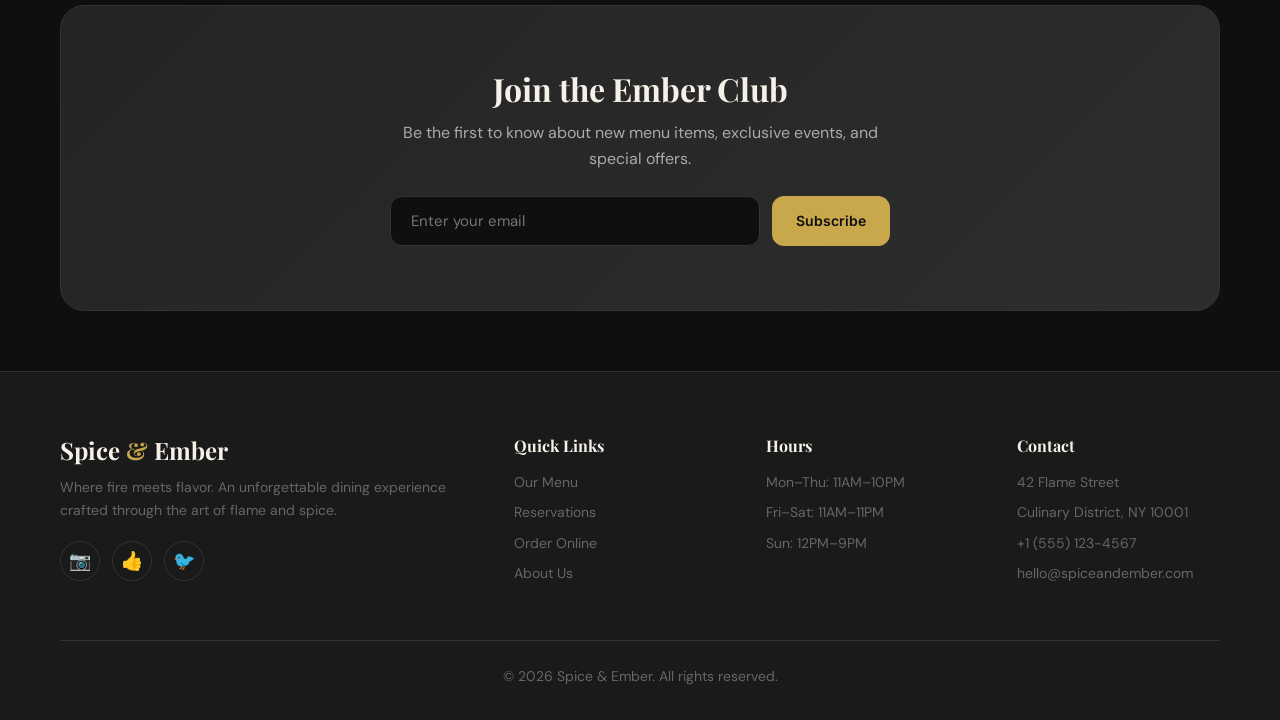
==== commit dd8d0f98: "fixed mobile responsive" ====
--- a/index.html
+++ b/index.html
@@ -47,11 +47,23 @@
   <!-- MOBILE MENU -->
   <div class="mobile-menu-overlay"></div>
   <div class="mobile-menu">
-    <a href="index.html">Home</a>
-    <a href="menu.html">Menu</a>
-    <a href="book-table.html">Reservations</a>
-    <a href="order.html">Order Online</a>
-    <a href="about.html">About Us</a>
+    <div class="mobile-menu-header">
+      <div class="mobile-menu-brand">
+        <span class="mobile-menu-logo">🔥</span>
+        <span>Spice <span>&</span> Ember</span>
+      </div>
+      <button class="mobile-menu-close" aria-label="Close menu">✕</button>
+    </div>
+    <a href="index.html"><span class="mobile-menu-icon">🏠</span> Home</a>
+    <a href="menu.html"><span class="mobile-menu-icon">📋</span> Menu</a>
+    <a href="book-table.html"><span class="mobile-menu-icon">📅</span> Reservations</a>
+    <a href="order.html"><span class="mobile-menu-icon">🛒</span> Order Online</a>
+    <a href="about.html"><span class="mobile-menu-icon">ℹ️</span> About Us</a>
+    <div class="mobile-menu-divider"></div>
+    <a href="#" class="auth-login-btn-mobile"><span class="mobile-menu-icon">👤</span> Sign In</a>
+    <div class="mobile-menu-footer">
+      <p>© 2026 Spice & Ember</p>
+    </div>
   </div>
 
   <!-- HERO SECTION -->
--- a/css/style.css
+++ b/css/style.css
@@ -353,10 +353,10 @@
 /* ===== MODAL ===== */
 .modal-overlay { position: fixed; inset: 0; background: var(--overlay); z-index: 2000; display: flex; align-items: center; justify-content: center; padding: 20px; opacity: 0; visibility: hidden; transition: all 0.3s; }
 .modal-overlay.active { opacity: 1; visibility: visible; }
-.modal-content { background: var(--surface); border: 1px solid var(--border); border-radius: var(--radius-xl); max-width: 500px; width: 100%; max-height: 90vh; overflow-y: auto; transform: scale(0.9); transition: transform 0.3s; }
+.modal-content { background: var(--surface); border: 1px solid var(--border); border-radius: var(--radius-xl); max-width: 500px; width: 100%; max-height: 90vh; overflow-y: auto; transform: scale(0.9); transition: transform 0.3s cubic-bezier(0.16, 1, 0.3, 1); }
 .modal-overlay.active .modal-content { transform: scale(1); }
 .modal-close { position: absolute; top: 16px; right: 16px; width: 36px; height: 36px; border-radius: 50%; border: 1px solid var(--border); background: var(--surface); color: var(--text-primary); cursor: pointer; display: flex; align-items: center; justify-content: center; font-size: 16px; transition: all 0.3s; z-index: 1; }
-.modal-close:hover { border-color: var(--error); color: var(--error); }
+.modal-close:hover { border-color: var(--error); color: var(--error); transform: rotate(90deg); }
 .modal-image { width: 100%; height: 280px; overflow: hidden; border-radius: var(--radius-xl) var(--radius-xl) 0 0; position: relative; }
 .modal-image img { width: 100%; height: 100%; object-fit: cover; }
 .modal-body { padding: 24px; }
@@ -366,6 +366,39 @@
 .modal-rating { display: flex; align-items: center; gap: 8px; margin-bottom: 16px; }
 .modal-price { font-family: var(--font-accent); font-size: 28px; font-weight: 700; color: var(--gold); margin-bottom: 20px; }
 .modal-actions { display: flex; gap: 16px; align-items: center; }
+
+/* Item Modal - Better Mobile Styles */
+@media (max-width: 768px) {
+  .modal-overlay { padding: 0; align-items: flex-end; }
+  .modal-content { 
+    max-width: 100%; 
+    max-height: 85vh; 
+    border-radius: 24px 24px 0 0; 
+    transform: translateY(100%);
+    margin-top: auto;
+  }
+  .modal-overlay.active .modal-content { transform: translateY(0); }
+  .modal-image { height: 200px; }
+  .modal-body { padding: 20px; }
+  .modal-title { font-size: 20px; }
+  .modal-price { font-size: 24px; margin-bottom: 16px; }
+  .modal-desc { font-size: 13px; margin-bottom: 12px; }
+  .modal-actions { 
+    flex-direction: row; 
+    gap: 12px; 
+    margin-top: 16px;
+  }
+  .modal-actions .qty-selector { flex: 1; justify-content: center; }
+  .modal-actions .btn { flex: 1; }
+  .modal-close { 
+    top: 12px; 
+    right: 12px; 
+    width: 32px; 
+    height: 32px;
+    background: rgba(0,0,0,0.5);
+    backdrop-filter: blur(10px);
+  }
+}
 
 /* ===== TOAST ===== */
 .toast-container { position: fixed; bottom: 24px; right: 24px; z-index: 3000; }
@@ -408,34 +441,235 @@
 
 @media (max-width: 768px) {
   .nav-links { display: none; }
-  .section { padding: 60px 0; }
-  .section-title { font-size: 28px; }
-  .hero-title { font-size: 40px; }
-  .hero-stats { gap: 24px; }
-  .hero-stat-value { font-size: 24px; }
+  .section { padding: 48px 0; }
+  .section-title { font-size: 26px; }
+  .hero-title { font-size: 36px; }
+  .hero-stats { gap: 20px; }
+  .hero-stat-value { font-size: 22px; }
   .footer-grid { grid-template-columns: 1fr; gap: 24px; }
   .form-row { grid-template-columns: 1fr; }
-  .newsletter-card { padding: 32px 24px; }
+  .newsletter-card { padding: 28px 20px; }
   .newsletter-input-group { flex-direction: column; }
   .stats-grid { grid-template-columns: repeat(2, 1fr); }
-  .stat-number { font-size: 36px; }
-  .page-header-content h1 { font-size: 36px; }
+  .stat-number { font-size: 32px; }
+  .page-header { padding: 100px 0 40px; }
+  .page-header-content h1 { font-size: 32px; }
+  .page-header-content p { font-size: 14px; }
   .menu-controls { flex-direction: column; align-items: stretch; }
+  .menu-toolbar { padding: 0 4px; }
+  .search-bar { max-width: 100%; }
+  .category-pills { 
+    gap: 8px; 
+    padding: 8px 4px;
+    margin: 0 -4px;
+    -webkit-overflow-scrolling: touch;
+    scroll-snap-type: x mandatory;
+  }
+  .category-pill { 
+    scroll-snap-align: start;
+    flex-shrink: 0;
+    padding: 8px 16px;
+    font-size: 13px;
+  }
+  .menu-grid { 
+    grid-template-columns: repeat(auto-fill, minmax(160px, 1fr));
+    gap: 16px;
+    padding: 16px 0;
+  }
+  .menu-card { border-radius: var(--radius-md); }
+  .menu-card-image { height: 140px; }
+  .menu-card-content { padding: 12px; }
+  .menu-card-name { font-size: 15px; }
+  .menu-card-desc { font-size: 12px; -webkit-line-clamp: 2; }
+  .menu-card-price { font-size: 16px; }
+  .menu-card-add { 
+    width: 32px; 
+    height: 32px; 
+    font-size: 18px;
+    bottom: 12px;
+    right: 12px;
+    opacity: 1;
+    transform: scale(1);
+  }
   .cart-item { flex-wrap: wrap; }
   .cart-item-actions { width: 100%; justify-content: flex-end; }
-  .modal-image { height: 200px; }
+  .modal-image { height: 180px; }
+  .modal-body { padding: 20px; }
+  .modal-title { font-size: 20px; }
+  .modal-price { font-size: 24px; }
+  .modal-actions { flex-direction: column; gap: 12px; }
+  .modal-actions .qty-selector { width: 100%; justify-content: center; }
+  .modal-actions .btn { width: 100%; }
+  
+  /* Mobile Menu Header Styles */
+.mobile-menu-header {
+  display: none;
+}
+.mobile-menu-brand {
+  display: none;
+}
+.mobile-menu-close {
+  display: none;
+}
+.mobile-menu-icon {
+  display: none;
+}
+.mobile-menu-divider {
+  display: none;
+}
+.mobile-menu-footer {
+  display: none;
+}
+
+@media (max-width: 768px) {
+  .mobile-menu { 
+    width: 85%;
+    max-width: 300px;
+    background: rgba(26, 26, 26, 0.95);
+    backdrop-filter: blur(20px);
+    -webkit-backdrop-filter: blur(20px);
+    padding: 24px 20px;
+    display: flex;
+    flex-direction: column;
+  }
+  .mobile-menu-header {
+    display: flex;
+    align-items: center;
+    justify-content: space-between;
+    padding-bottom: 20px;
+    margin-bottom: 16px;
+    border-bottom: 1px solid var(--border);
+  }
+  .mobile-menu-brand {
+    display: flex;
+    align-items: center;
+    gap: 10px;
+    font-family: var(--font-heading);
+    font-size: 18px;
+    font-weight: 700;
+    color: var(--cream);
+  }
+  .mobile-menu-brand span { color: var(--gold); }
+  .mobile-menu-logo { font-size: 24px; }
+  .mobile-menu-close {
+    display: flex;
+    width: 36px;
+    height: 36px;
+    border-radius: 50%;
+    border: 1px solid var(--border);
+    background: var(--surface);
+    color: var(--text-primary);
+    cursor: pointer;
+    align-items: center;
+    justify-content: center;
+    font-size: 18px;
+    transition: all 0.3s;
+  }
+  .mobile-menu-close:hover {
+    border-color: var(--gold);
+    color: var(--gold);
+  }
+  .mobile-menu a { 
+    display: flex;
+    align-items: center;
+    gap: 12px;
+    padding: 14px 0;
+    font-size: 15px;
+  }
+  .mobile-menu-icon { 
+    display: inline-block;
+    font-size: 20px; 
+  }
+  .mobile-menu-divider {
+    display: block;
+    height: 1px;
+    background: var(--border);
+    margin: 12px 0;
+  }
+  .mobile-menu-footer {
+    display: block;
+    margin-top: auto;
+    padding-top: 20px;
+    border-top: 1px solid var(--border);
+  }
+  .mobile-menu-footer p {
+    font-size: 12px;
+    color: var(--text-muted);
+    text-align: center;
+  }
+}
+  
+  /* Theme Toggle Glassmorphism */
+  .theme-toggle {
+    width: 42px;
+    height: 42px;
+    background: rgba(255, 255, 255, 0.05);
+    backdrop-filter: blur(10px);
+    -webkit-backdrop-filter: blur(10px);
+    border: 1px solid rgba(255, 255, 255, 0.1);
+    box-shadow: 0 4px 15px rgba(0, 0, 0, 0.2);
+  }
+  body.light-mode .theme-toggle {
+    background: rgba(255, 255, 255, 0.8);
+    border-color: rgba(0, 0, 0, 0.1);
+    box-shadow: 0 4px 15px rgba(0, 0, 0, 0.1);
+  }
+  .theme-toggle:hover {
+    transform: scale(1.05);
+    box-shadow: 0 6px 20px rgba(201, 168, 76, 0.25);
+  }
+  
+  /* Auth Modal Mobile */
+  .auth-overlay { padding: 16px; align-items: flex-end; }
+  .auth-modal {
+    max-width: 100%;
+    max-height: 85vh;
+    border-radius: 24px 24px 0 0;
+    padding: 32px 24px 24px;
+    transform: translateY(100%) scale(1);
+  }
+  .auth-overlay.active .auth-modal {
+    transform: translateY(0) scale(1);
+  }
+  .auth-brand { margin-bottom: 20px; }
+  .auth-brand-icon { font-size: 32px; }
+  .auth-brand h2 { font-size: 20px; }
+  .auth-brand p { font-size: 12px; }
+  .auth-field input { padding: 14px 14px 6px; font-size: 14px; }
+  .auth-submit { padding: 12px 20px; font-size: 14px; }
+  .auth-google { padding: 10px 20px; font-size: 13px; }
+  
+  /* Toast Mobile */
+  .toast-container { 
+    left: 16px; 
+    right: 16px; 
+    bottom: 16px; 
+  }
+  .toast { min-width: auto; width: 100%; }
 }
 
 @media (max-width: 480px) {
-  .hero-title { font-size: 32px; }
+  .hero-title { font-size: 30px; }
   .hero-actions { flex-direction: column; align-items: stretch; }
-  .hero-stats { flex-direction: column; gap: 16px; }
-  .stats-grid { grid-template-columns: 1fr; }
-  .menu-grid { grid-template-columns: 1fr; }
+  .hero-stats { flex-direction: column; gap: 12px; }
+  .stats-grid { grid-template-columns: 1fr 1fr; }
+  .menu-grid { grid-template-columns: repeat(2, 1fr); gap: 12px; }
+  .menu-card-image { height: 120px; }
+  .menu-card-content { padding: 10px; }
+  .menu-card-name { font-size: 14px; }
+  .menu-card-price { font-size: 15px; }
   .testimonials-grid { grid-template-columns: 1fr; }
   .values-grid { grid-template-columns: 1fr; }
   .team-grid { grid-template-columns: 1fr; }
-  .error-code { font-size: 80px; }
+  .error-code { font-size: 72px; }
+  .page-header-content h1 { font-size: 28px; }
+  .section-title { font-size: 24px; }
+  .auth-modal { padding: 24px 20px 20px; }
+}
+
+@media (max-width: 360px) {
+  .menu-grid { grid-template-columns: 1fr; }
+  .menu-card-image { height: 160px; }
 }
 
 /* ============================================
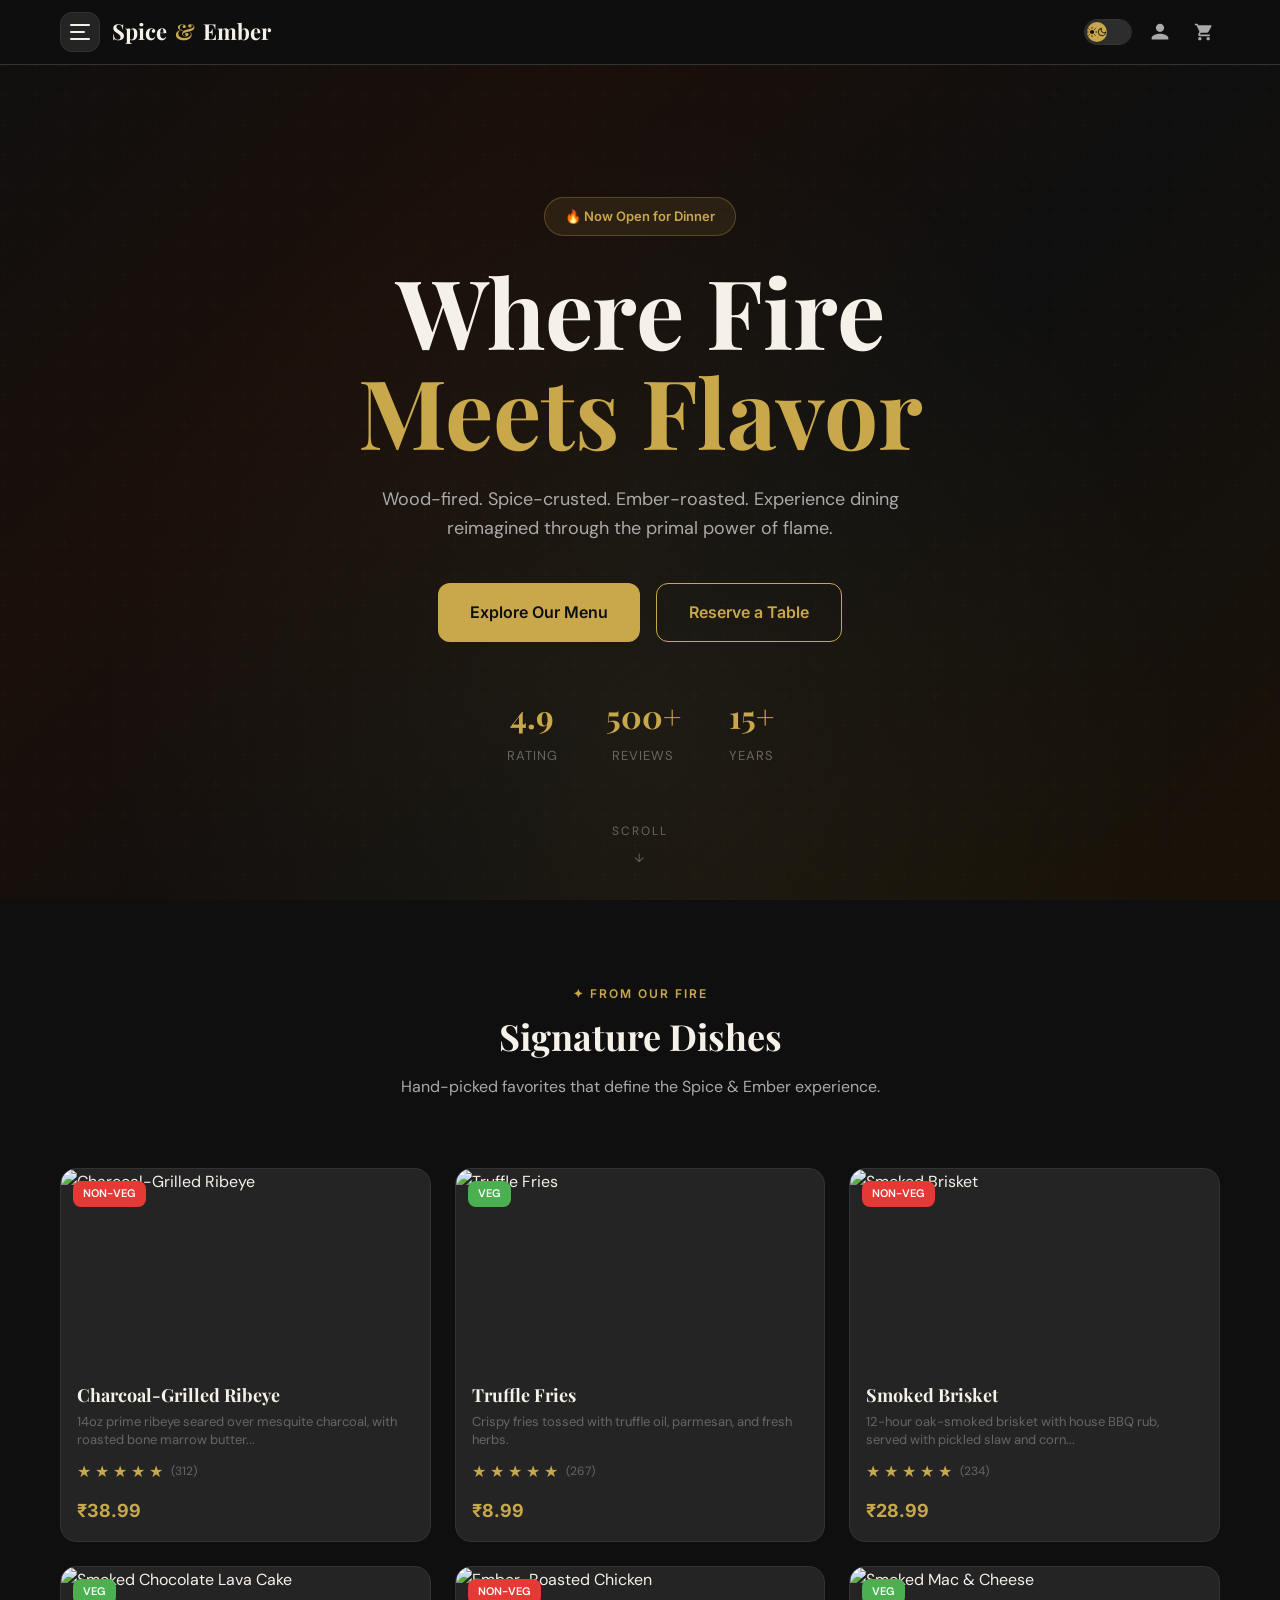
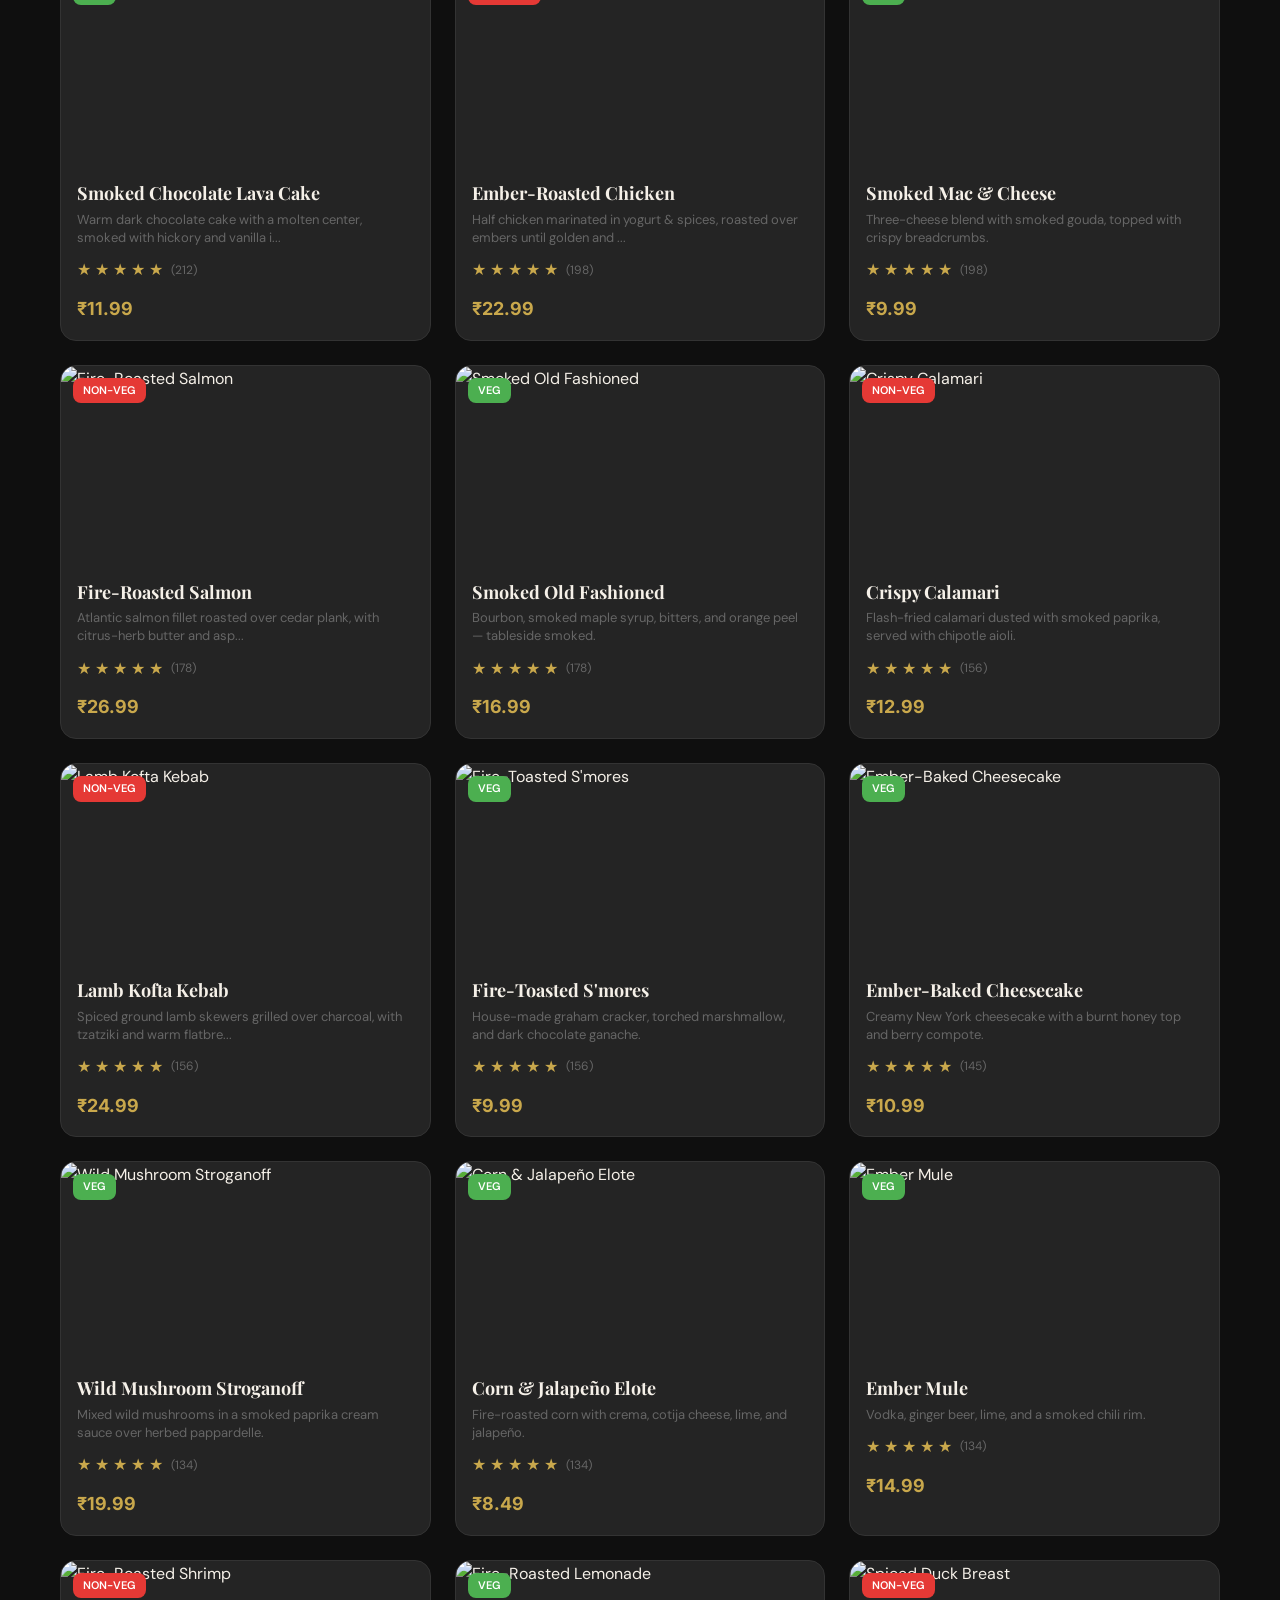
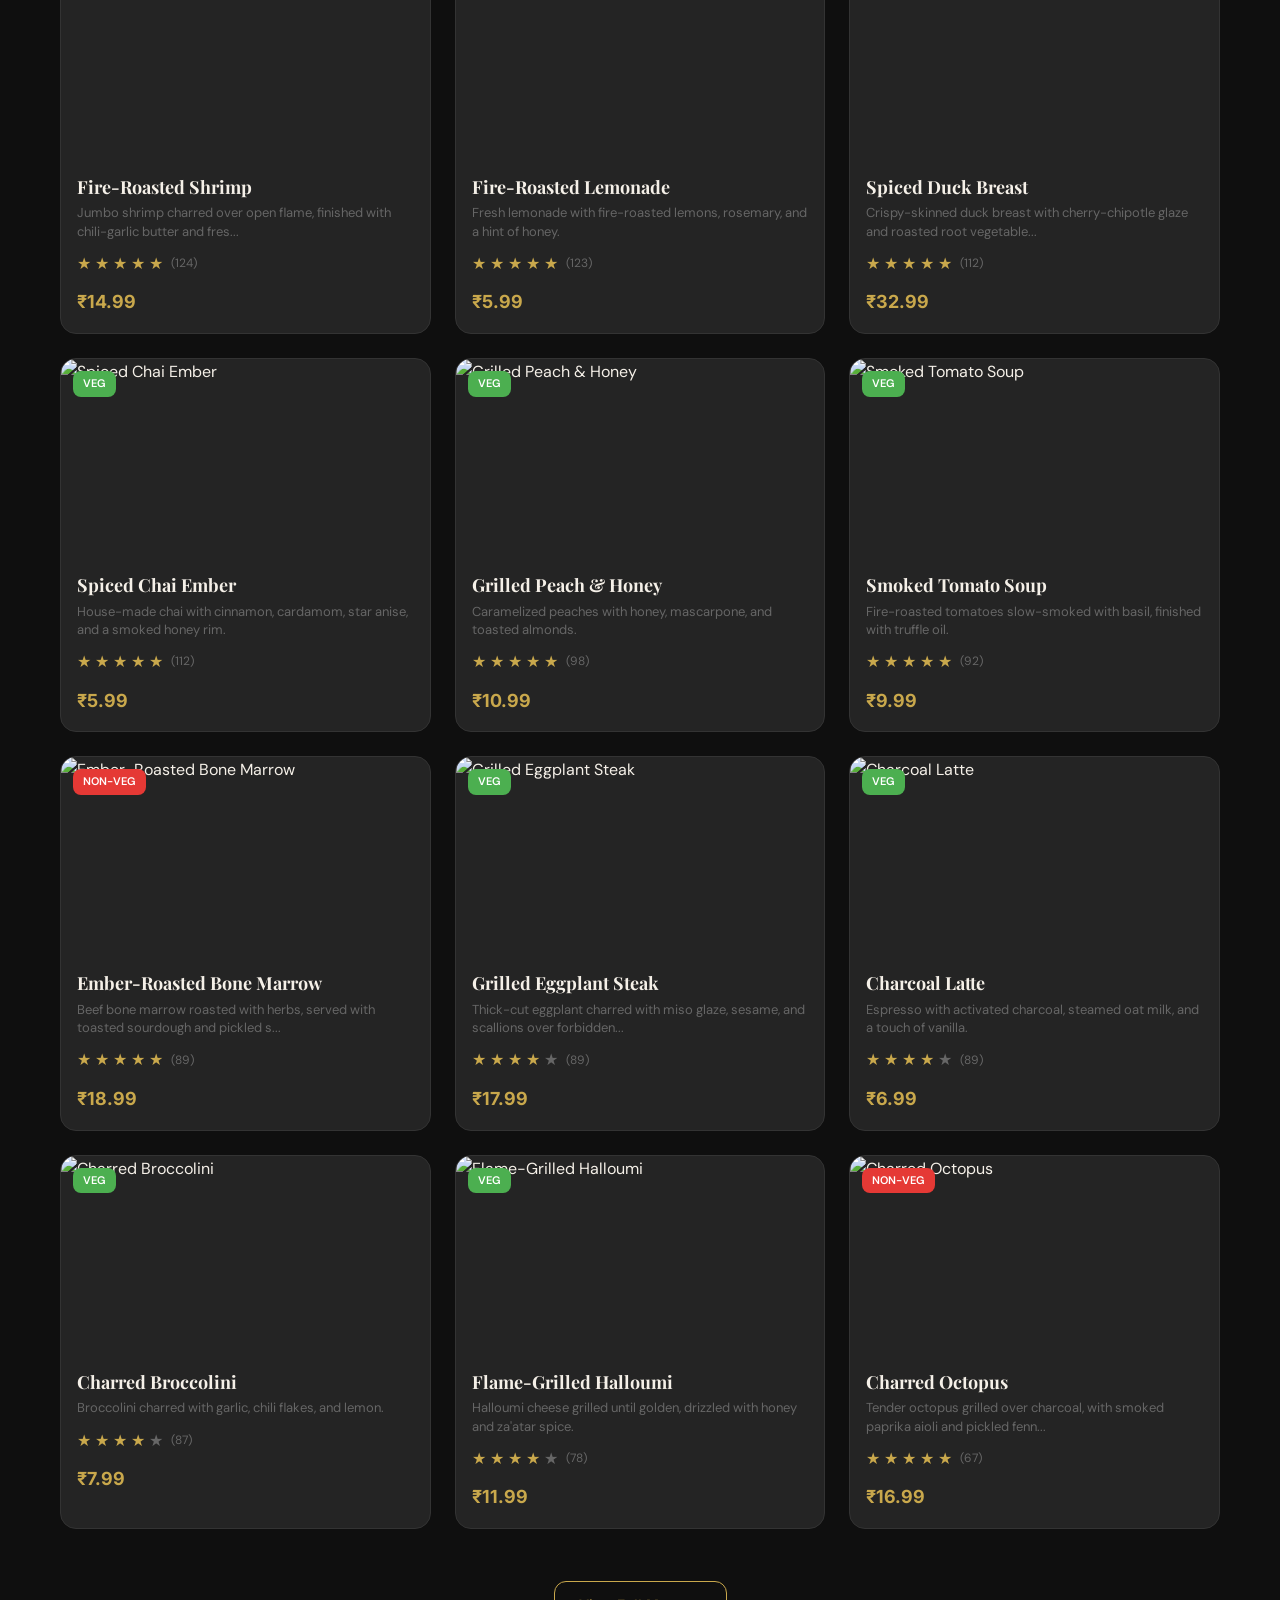
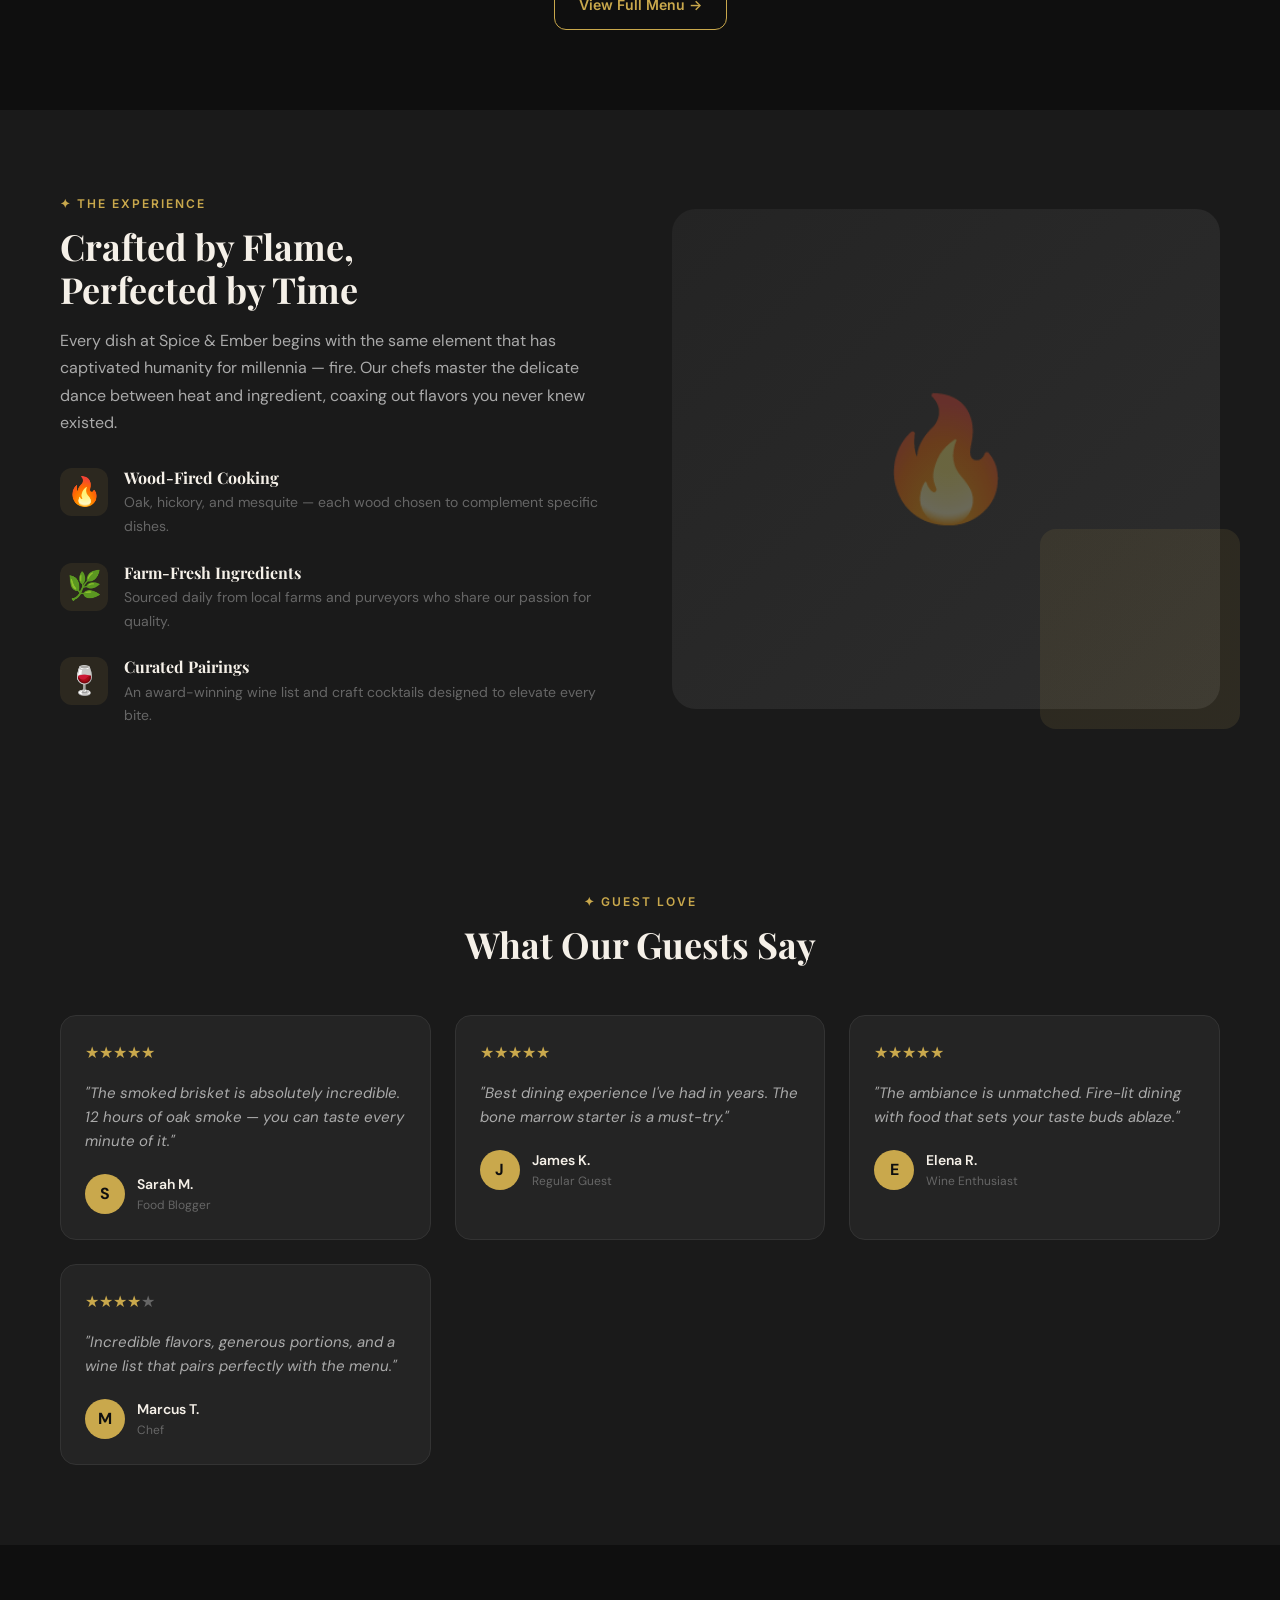
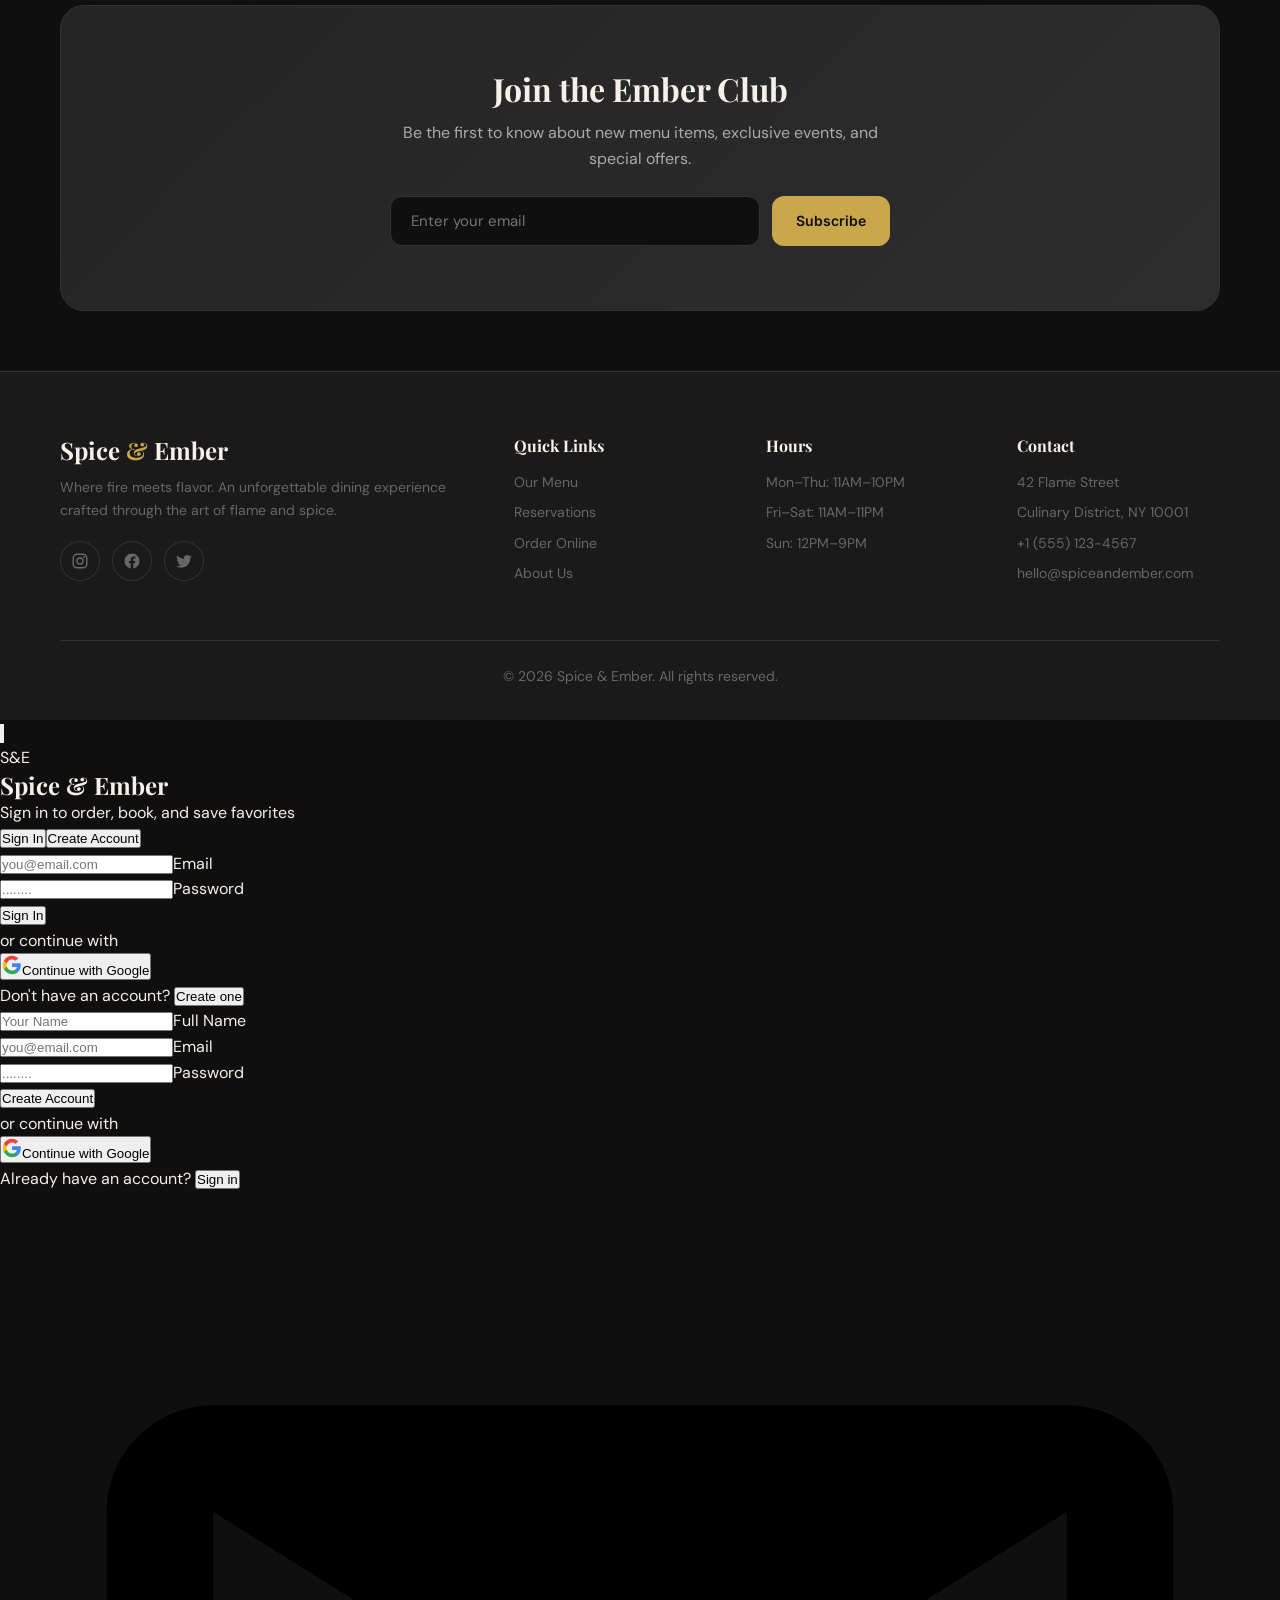
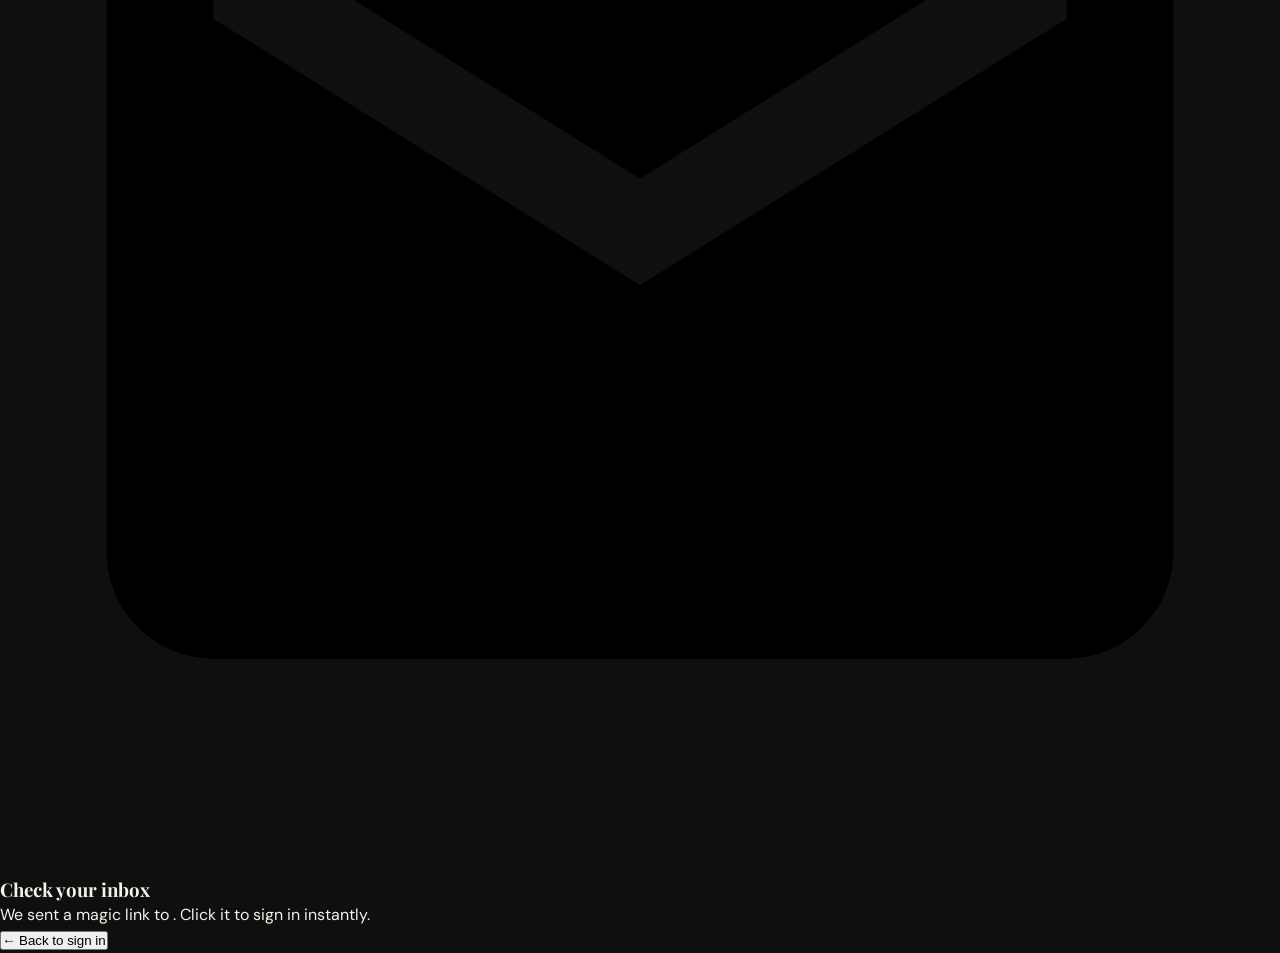
==== commit a7f0429d: "safe commit" ====
--- a/index.html
+++ b/index.html
@@ -1,235 +1,239 @@
 <!DOCTYPE html>
 <html lang="en">
 <head>
-  <meta charset="UTF-8">
-  <meta name="viewport" content="width=device-width, initial-scale=1.0">
-  <title>Spice & Ember — Where Fire Meets Flavor</title>
-  <meta name="description" content="Spice & Ember - Premium fire-crafted dining experience. Smoked meats, grilled specialties, and craft cocktails.">
-  <link rel="preconnect" href="https://fonts.googleapis.com">
-  <link rel="preconnect" href="https://fonts.gstatic.com" crossorigin>
-  <link href="https://fonts.googleapis.com/css2?family=Playfair+Display:wght@400;600;700&family=DM+Sans:wght@400;500;700&family=Inter:wght@400;500;600;700&display=swap" rel="stylesheet">
-  <link rel="stylesheet" href="css/style.css">
-  <link rel="icon" type="image/svg+xml" href="data:image/svg+xml,<svg xmlns='http://www.w3.org/2000/svg' viewBox='0 0 100 100'><text y='.9em' font-size='90'>🔥</text></svg>">
+<meta charset="UTF-8">
+<meta name="viewport" content="width=device-width, initial-scale=1.0">
+<title>Spice & Ember</title>
+<meta name="description" content="Spice & Ember - Premium fire-crafted dining experience. Smoked meats, grilled specialties, and craft cocktails.">
+<link rel="icon" type="image/svg+xml" href="data:image/svg+xml,<svg xmlns='http://www.w3.org/2000/svg' viewBox='0 0 100 100'><text y='.9em' font-size='90'>🔥</text></svg>">
+<link rel="preconnect" href="https://fonts.googleapis.com">
+<link rel="preconnect" href="https://fonts.gstatic.com" crossorigin>
+<link href="https://fonts.googleapis.com/css2?family=Playfair+Display:wght@400;600;700&family=DM+Sans:wght@400;500;700&family=Inter:wght@400;500;600;700&display=swap" rel="stylesheet">
+<link rel="stylesheet" href="css/style.css">
 </head>
 <body>
-  <!-- NAVBAR -->
-  <nav class="navbar">
-    <div class="navbar-container">
-      <div class="navbar-left">
-        <button class="nav-menu-btn" aria-label="Menu">☰</button>
-        <a href="index.html" class="navbar-brand">Spice <span>&amp;</span> Ember</a>
-      </div>
-      <div class="nav-links">
-        <a href="index.html" class="active">Home</a>
-        <a href="menu.html">Menu</a>
-        <a href="book-table.html">Reservations</a>
-        <a href="about.html">About</a>
-      </div>
-      <div class="navbar-right">
-        <button class="theme-toggle" aria-label="Toggle theme">
-          <span class="sun-icon">☀️</span>
-          <span class="moon-icon" style="display:none">🌙</span>
-        </button>
-        <button class="auth-login-btn nav-icon-btn" aria-label="Sign in" title="Sign in">👤</button>
-        <div class="auth-user-menu" style="display:none">
-          <span class="auth-avatar"></span>
-          <span class="auth-user-name"></span>
-          <button class="auth-logout-btn" title="Sign out">🚪</button>
-        </div>
-        <a href="order.html" class="nav-cart-btn" aria-label="Cart">
-          🛒
-          <span class="cart-badge" style="display:none">0</span>
-        </a>
-      </div>
-    </div>
-  </nav>
-
-  <!-- MOBILE MENU -->
-  <div class="mobile-menu-overlay"></div>
-  <div class="mobile-menu">
-    <div class="mobile-menu-header">
-      <div class="mobile-menu-brand">
-        <span class="mobile-menu-logo">🔥</span>
-        <span>Spice <span>&</span> Ember</span>
-      </div>
-      <button class="mobile-menu-close" aria-label="Close menu">✕</button>
-    </div>
-    <a href="index.html"><span class="mobile-menu-icon">🏠</span> Home</a>
-    <a href="menu.html"><span class="mobile-menu-icon">📋</span> Menu</a>
-    <a href="book-table.html"><span class="mobile-menu-icon">📅</span> Reservations</a>
-    <a href="order.html"><span class="mobile-menu-icon">🛒</span> Order Online</a>
-    <a href="about.html"><span class="mobile-menu-icon">ℹ️</span> About Us</a>
-    <div class="mobile-menu-divider"></div>
-    <a href="#" class="auth-login-btn-mobile"><span class="mobile-menu-icon">👤</span> Sign In</a>
-    <div class="mobile-menu-footer">
-      <p>© 2026 Spice & Ember</p>
-    </div>
-  </div>
-
-  <!-- HERO SECTION -->
-  <section class="hero">
-    <div class="hero-bg"></div>
-    <div class="hero-overlay"></div>
-    <div class="hero-content">
-      <div class="hero-badge">🔥 Now Open for Dinner</div>
-      <h1 class="hero-title">Where Fire<br><span>Meets Flavor</span></h1>
-      <p class="hero-subtitle">Wood-fired. Spice-crusted. Ember-roasted. Experience dining reimagined through the primal power of flame.</p>
-      <div class="hero-actions">
-        <a href="menu.html" class="btn btn-primary btn-lg">Explore Our Menu</a>
-        <a href="book-table.html" class="btn btn-outline btn-lg">Reserve a Table</a>
-      </div>
-      <div class="hero-stats">
-        <div class="hero-stat">
-          <span class="hero-stat-value">4.9</span>
-          <span class="hero-stat-label">Rating</span>
-        </div>
-        <div class="hero-stat">
-          <span class="hero-stat-value">500+</span>
-          <span class="hero-stat-label">Reviews</span>
-        </div>
-        <div class="hero-stat">
-          <span class="hero-stat-value">15+</span>
-          <span class="hero-stat-label">Years</span>
-        </div>
-      </div>
-    </div>
-    <div class="hero-scroll">
-      <span>Scroll</span>
-      <div class="scroll-arrow">↓</div>
-    </div>
-  </section>
-
-  <!-- FEATURED MENU -->
-  <section class="section featured-section">
-    <div class="container">
-      <div class="section-header">
-        <span class="section-tag">✦ From Our Fire</span>
-        <h2 class="section-title">Signature Dishes</h2>
-        <p class="section-desc">Hand-picked favorites that define the Spice & Ember experience.</p>
-      </div>
-      <div class="featured-grid menu-grid"></div>
-      <div class="section-footer">
-        <a href="menu.html" class="btn btn-outline">View Full Menu →</a>
-      </div>
-    </div>
-  </section>
-
-  <!-- EXPERIENCE SECTION -->
-  <section class="section experience-section">
-    <div class="container">
-      <div class="experience-grid">
-        <div class="experience-content">
-          <span class="section-tag">✦ The Experience</span>
-          <h2 class="section-title">Crafted by Flame,<br>Perfected by Time</h2>
-          <p>Every dish at Spice & Ember begins with the same element that has captivated humanity for millennia — fire. Our chefs master the delicate dance between heat and ingredient, coaxing out flavors you never knew existed.</p>
-          <div class="experience-features">
-            <div class="exp-feature">
-              <span class="exp-icon">🔥</span>
-              <div>
-                <h4>Wood-Fired Cooking</h4>
-                <p>Oak, hickory, and mesquite — each wood chosen to complement specific dishes.</p>
-              </div>
-            </div>
-            <div class="exp-feature">
-              <span class="exp-icon">🌿</span>
-              <div>
-                <h4>Farm-Fresh Ingredients</h4>
-                <p>Sourced daily from local farms and purveyors who share our passion for quality.</p>
-              </div>
-            </div>
-            <div class="exp-feature">
-              <span class="exp-icon">🍷</span>
-              <div>
-                <h4>Curated Pairings</h4>
-                <p>An award-winning wine list and craft cocktails designed to elevate every bite.</p>
-              </div>
-            </div>
-          </div>
-        </div>
-        <div class="experience-image">
-          <div class="exp-img-main"></div>
-          <div class="exp-img-accent"></div>
-        </div>
-      </div>
-    </div>
-  </section>
-
-  <!-- TESTIMONIALS -->
-  <section class="section testimonials-section">
-    <div class="container">
-      <div class="section-header">
-        <span class="section-tag">✦ Guest Love</span>
-        <h2 class="section-title">What Our Guests Say</h2>
-      </div>
-      <div class="testimonials-grid"></div>
-    </div>
-  </section>
-
-  <!-- NEWSLETTER -->
-  <section class="section newsletter-section">
-    <div class="container">
-      <div class="newsletter-card">
-        <div class="newsletter-content">
-          <h2>Join the Ember Club</h2>
-          <p>Be the first to know about new menu items, exclusive events, and special offers.</p>
-          <form class="newsletter-form">
-            <div class="newsletter-input-group">
-              <input type="email" placeholder="Enter your email" required>
-              <button type="submit" class="btn btn-primary">Subscribe</button>
-            </div>
-          </form>
-        </div>
-      </div>
-    </div>
-  </section>
-
-  <!-- FOOTER -->
-  <footer class="footer">
-    <div class="container">
-      <div class="footer-grid">
-        <div class="footer-brand">
-          <h3>Spice <span>&amp;</span> Ember</h3>
-          <p>Where fire meets flavor. An unforgettable dining experience crafted through the art of flame and spice.</p>
-          <div class="footer-social">
-            <a href="#" aria-label="Instagram">📷</a>
-            <a href="#" aria-label="Facebook">👍</a>
-            <a href="#" aria-label="Twitter">🐦</a>
-          </div>
-        </div>
-        <div class="footer-links">
-          <h4>Quick Links</h4>
-          <a href="menu.html">Our Menu</a>
-          <a href="book-table.html">Reservations</a>
-          <a href="order.html">Order Online</a>
-          <a href="about.html">About Us</a>
-        </div>
-        <div class="footer-links">
-          <h4>Hours</h4>
-          <p>Mon–Thu: 11AM–10PM</p>
-          <p>Fri–Sat: 11AM–11PM</p>
-          <p>Sun: 12PM–9PM</p>
-        </div>
-        <div class="footer-links">
-          <h4>Contact</h4>
-          <p>42 Flame Street</p>
-          <p>Culinary District, NY 10001</p>
-          <p>+1 (555) 123-4567</p>
-          <p>hello@spiceandember.com</p>
-        </div>
-      </div>
-      <div class="footer-bottom">
-        <p>&copy; 2026 Spice &amp; Ember. All rights reserved.</p>
-      </div>
-    </div>
-  </footer>
-
-  <script src="https://cdn.jsdelivr.net/npm/@supabase/supabase-js@2/dist/umd/supabase.min.js"></script>
-  <script src="js/config.js"></script>
-  <script src="js/menu-data.js"></script>
-  <script src="js/supabase.js"></script>
-  <script src="js/auth.js"></script>
-  <script src="js/razorpay.js"></script>
-  <script src="js/cart.js"></script>
-  <script src="js/main.js"></script>
+<!-- NAVBAR -->
+<nav class="navbar">
+<div class="navbar-container">
+<div class="navbar-left">
+<button class="nav-menu-btn" aria-label="Menu">
+<div class="hamburger-bars"><span></span><span></span><span></span></div>
+</button>
+<a href="index.html" class="navbar-brand">Spice <span>&amp;</span> Ember</a>
+</div>
+<div class="nav-links">
+<a href="index.html" class="active">Home</a>
+<a href="menu.html">Menu</a>
+<a href="book-table.html">Reservations</a>
+<a href="about.html">About</a>
+</div>
+<div class="navbar-right">
+<button class="theme-toggle" aria-label="Toggle theme">
+<div class="theme-toggle-track"></div>
+<div class="theme-toggle-thumb">
+<svg class="sun-icon" viewBox="0 0 24 24"><circle cx="12" cy="12" r="5"/><path d="M12 1v2M12 21v2M4.22 4.22l1.42 1.42M18.36 18.36l1.42 1.42M1 12h2M21 12h2M4.22 19.78l1.42-1.42M18.36 5.64l1.42-1.42" stroke="currentColor" stroke-width="2" fill="none" stroke-linecap="round"/></svg>
+<svg class="moon-icon" viewBox="0 0 24 24"><path d="M21 12.79A9 9 0 1 1 11.21 3 7 7 0 0 0 21 12.79z" stroke="currentColor" stroke-width="2" fill="none" stroke-linecap="round" stroke-linejoin="round"/></svg>
+</div>
+</button>
+<button class="auth-login-btn nav-icon-btn" aria-label="Sign in" title="Sign in">
+<svg viewBox="0 0 24 24"><path d="M12 12c2.7 0 5-2.3 5-5s-2.3-5-5-5-5 2.3-5 5 2.3 5 5 5zm0 2c-3.3 0-10 1.7-10 5v2h20v-2c0-3.3-6.7-5-10-5z"/></svg>
+</button>
+<div class="auth-user-menu" style="display:none">
+<span class="auth-avatar"></span>
+<span class="auth-user-name"></span>
+<button class="auth-logout-btn" title="Sign out">
+<svg viewBox="0 0 24 24"><path d="M17 7l-1.41 1.41L18.17 11H8v2h10.17l-2.58 2.58L17 17l5-5zM4 5h8V3H4c-1.1 0-2 .9-2 2v14c0 1.1.9 2 2 2h8v-2H4V5z"/></svg>
+</button>
+</div>
+<a href="order.html" class="nav-cart-btn" aria-label="Cart">
+<svg viewBox="0 0 24 24"><path d="M7 18c-1.1 0-1.99.9-1.99 2S5.9 22 7 22s2-.9 2-2-.9-2-2-2zM1 2v2h2l3.6 7.59-1.35 2.45c-.16.28-.25.61-.25.96 0 1.1.9 2 2 2h12v-2H7.42c-.14 0-.25-.11-.25-.25l.03-.12.9-1.63h7.45c.75 0 1.41-.41 1.75-1.03l3.58-6.49A1 1 0 0 0 20 4H5.21l-.94-2H1zm16 16c-1.1 0-1.99.9-1.99 2s.89 2 1.99 2 2-.9 2-2-.9-2-2-2z"/></svg>
+<span class="cart-badge" style="display:none">0</span>
+</a>
+</div>
+</div>
+</nav>
+
+<!-- MOBILE MENU -->
+<div class="mobile-menu-overlay"></div>
+<div class="mobile-menu">
+<div class="mobile-menu-header">
+<button class="mobile-menu-close" aria-label="Close menu">
+<svg viewBox="0 0 24 24"><path d="M18.3 5.71a1 1 0 0 0-1.42 0L12 10.59 7.12 5.71a1 1 0 0 0-1.42 1.42L10.59 12l-4.89 4.88a1 1 0 1 0 1.42 1.42L12 13.41l4.88 4.89a1 1 0 0 0 1.42-1.42L13.41 12l4.89-4.88a1 1 0 0 0 0-1.42z"/></svg>
+</button>
+</div>
+<a href="index.html">Home</a>
+<a href="menu.html">Menu</a>
+<a href="book-table.html">Reservations</a>
+<a href="order.html">Order Online</a>
+<a href="about.html">About Us</a>
+<div class="mobile-menu-divider"></div>
+<a href="javascript:void(0)" class="auth-login-btn-mobile">Sign In</a>
+</div>
+
+<!-- HERO SECTION -->
+<section class="hero">
+<div class="hero-bg"></div>
+<div class="hero-overlay"></div>
+<div class="hero-content">
+<div class="hero-badge">🔥 Now Open for Dinner</div>
+<h1 class="hero-title">Where Fire<br><span>Meets Flavor</span></h1>
+<p class="hero-subtitle">Wood-fired. Spice-crusted. Ember-roasted. Experience dining reimagined through the primal power of flame.</p>
+<div class="hero-actions">
+<a href="menu.html" class="btn btn-primary btn-lg">Explore Our Menu</a>
+<a href="book-table.html" class="btn btn-outline btn-lg">Reserve a Table</a>
+</div>
+<div class="hero-stats">
+<div class="hero-stat">
+<span class="hero-stat-value">4.9</span>
+<span class="hero-stat-label">Rating</span>
+</div>
+<div class="hero-stat">
+<span class="hero-stat-value">500+</span>
+<span class="hero-stat-label">Reviews</span>
+</div>
+<div class="hero-stat">
+<span class="hero-stat-value">15+</span>
+<span class="hero-stat-label">Years</span>
+</div>
+</div>
+</div>
+<div class="hero-scroll">
+<span>Scroll</span>
+<div class="scroll-arrow">↓</div>
+</div>
+</section>
+
+<!-- FEATURED MENU -->
+<section class="section featured-section">
+<div class="container">
+<div class="section-header">
+<span class="section-tag">✦ From Our Fire</span>
+<h2 class="section-title">Signature Dishes</h2>
+<p class="section-desc">Hand-picked favorites that define the Spice & Ember experience.</p>
+</div>
+<div class="featured-grid menu-grid"></div>
+<div class="section-footer">
+<a href="menu.html" class="btn btn-outline">View Full Menu →</a>
+</div>
+</div>
+</section>
+
+<!-- EXPERIENCE SECTION -->
+<section class="section experience-section">
+<div class="container">
+<div class="experience-grid">
+<div class="experience-content">
+<span class="section-tag">✦ The Experience</span>
+<h2 class="section-title">Crafted by Flame,<br>Perfected by Time</h2>
+<p>Every dish at Spice & Ember begins with the same element that has captivated humanity for millennia — fire. Our chefs master the delicate dance between heat and ingredient, coaxing out flavors you never knew existed.</p>
+<div class="experience-features">
+<div class="exp-feature">
+<span class="exp-icon">🔥</span>
+<div>
+<h4>Wood-Fired Cooking</h4>
+<p>Oak, hickory, and mesquite — each wood chosen to complement specific dishes.</p>
+</div>
+</div>
+<div class="exp-feature">
+<span class="exp-icon">🌿</span>
+<div>
+<h4>Farm-Fresh Ingredients</h4>
+<p>Sourced daily from local farms and purveyors who share our passion for quality.</p>
+</div>
+</div>
+<div class="exp-feature">
+<span class="exp-icon">🍷</span>
+<div>
+<h4>Curated Pairings</h4>
+<p>An award-winning wine list and craft cocktails designed to elevate every bite.</p>
+</div>
+</div>
+</div>
+</div>
+<div class="experience-image">
+<div class="exp-img-main"></div>
+<div class="exp-img-accent"></div>
+</div>
+</div>
+</div>
+</section>
+
+<!-- TESTIMONIALS -->
+<section class="section testimonials-section">
+<div class="container">
+<div class="section-header">
+<span class="section-tag">✦ Guest Love</span>
+<h2 class="section-title">What Our Guests Say</h2>
+</div>
+<div class="testimonials-grid"></div>
+</div>
+</section>
+
+<!-- NEWSLETTER -->
+<section class="section newsletter-section">
+<div class="container">
+<div class="newsletter-card">
+<div class="newsletter-content">
+<h2>Join the Ember Club</h2>
+<p>Be the first to know about new menu items, exclusive events, and special offers.</p>
+<form class="newsletter-form">
+<div class="newsletter-input-group">
+<input type="email" placeholder="Enter your email" required>
+<button type="submit" class="btn btn-primary">Subscribe</button>
+</div>
+</form>
+</div>
+</div>
+</div>
+</section>
+
+<!-- FOOTER -->
+<footer class="footer">
+<div class="container">
+<div class="footer-grid">
+<div class="footer-brand">
+<h3>Spice <span>&amp;</span> Ember</h3>
+<p>Where fire meets flavor. An unforgettable dining experience crafted through the art of flame and spice.</p>
+<div class="footer-social">
+<a href="javascript:void(0)" aria-label="Instagram"><svg viewBox="0 0 24 24"><path d="M7.8 2h8.4C19.4 2 22 4.6 22 7.8v8.4a5.8 5.8 0 0 1-5.8 5.8H7.8C4.6 22 2 19.4 2 16.2V7.8A5.8 5.8 0 0 1 7.8 2m-.2 2A3.6 3.6 0 0 0 4 7.6v8.8C4 18.39 5.61 20 7.6 20h8.8a3.6 3.6 0 0 0 3.6-3.6V7.6C20 5.61 18.39 4 16.4 4H7.6m9.65 1.5a1.25 1.25 0 0 1 1.25 1.25A1.25 1.25 0 0 1 17.25 8 1.25 1.25 0 0 1 16 6.75a1.25 1.25 0 0 1 1.25-1.25M12 7a5 5 0 0 1 5 5 5 5 0 0 1-5 5 5 5 0 0 1-5-5 5 5 0 0 1 5-5m0 2a3 3 0 0 0-3 3 3 3 0 0 0 3 3 3 3 0 0 0 3-3 3 3 0 0 0-3-3z"/></svg></a>
+<a href="javascript:void(0)" aria-label="Facebook"><svg viewBox="0 0 24 24"><path d="M12 2.04c-5.5 0-10 4.49-10 10.02 0 5 3.66 9.15 8.44 9.9v-7H7.9v-2.9h2.54V9.85c0-2.52 1.49-3.93 3.78-3.93 1.09 0 2.24.2 2.24.2v2.46h-1.26c-1.24 0-1.63.78-1.63 1.57v1.88h2.78l-.45 2.9h-2.33v7a10 10 0 0 0 8.44-9.9c0-5.53-4.5-10.02-10-10.02z"/></svg></a>
+<a href="javascript:void(0)" aria-label="Twitter"><svg viewBox="0 0 24 24"><path d="M22.46 6c-.77.35-1.6.58-2.46.69.88-.53 1.56-1.37 1.88-2.38-.83.5-1.75.85-2.72 1.05C18.37 4.5 17.26 4 16 4c-2.35 0-4.27 1.92-4.27 4.29 0 .34.04.67.11.98C8.28 9.09 5.11 7.38 3 4.79c-.37.63-.58 1.37-.58 2.15 0 1.49.75 2.81 1.91 3.56-.71 0-1.37-.2-1.95-.5v.03c0 2.08 1.48 3.82 3.44 4.21a4.22 4.22 0 0 1-1.93.07 4.28 4.28 0 0 0 4 2.98 8.521 8.521 0 0 1-5.33 1.84c-.34 0-.68-.02-1.02-.06C3.44 20.29 5.7 21 8.12 21 16 21 20.33 14.46 20.33 8.79c0-.19 0-.37-.01-.56.84-.6 1.56-1.36 2.14-2.23z"/></svg></a>
+</div>
+</div>
+<div class="footer-links">
+<h4>Quick Links</h4>
+<a href="menu.html">Our Menu</a>
+<a href="book-table.html">Reservations</a>
+<a href="order.html">Order Online</a>
+<a href="about.html">About Us</a>
+</div>
+<div class="footer-links">
+<h4>Hours</h4>
+<p>Mon–Thu: 11AM–10PM</p>
+<p>Fri–Sat: 11AM–11PM</p>
+<p>Sun: 12PM–9PM</p>
+</div>
+<div class="footer-links">
+<h4>Contact</h4>
+<p>42 Flame Street</p>
+<p>Culinary District, NY 10001</p>
+<p>+1 (555) 123-4567</p>
+<p>hello@spiceandember.com</p>
+</div>
+</div>
+<div class="footer-bottom">
+<p>&copy; 2026 Spice &amp; Ember. All rights reserved.</p>
+</div>
+</div>
+</footer>
+
+<script src="https://cdn.jsdelivr.net/npm/@supabase/supabase-js@2/dist/umd/supabase.min.js"></script>
+<script src="js/config.js"></script>
+<script src="js/menu-data.js"></script>
+<script src="js/supabase.js"></script>
+<script src="js/auth.js"></script>
+<script src="js/razorpay.js"></script>
+<script src="js/cart.js"></script>
+<script src="js/main.js"></script>
 </body>
 </html>
--- a/css/style.css
+++ b/css/style.css
@@ -90,13 +90,14 @@
 .qty-btn:hover { background: var(--gold); color: var(--bg); }
 .qty-value { font-family: var(--font-accent); font-weight: 600; font-size: 16px; min-width: 24px; text-align: center; }
 
-.theme-toggle { position: relative; width: 48px; height: 48px; border-radius: 50%; border: 1px solid var(--border); background: var(--surface); cursor: pointer; display: flex; align-items: center; justify-content: center; font-size: 20px; transition: all 0.3s; flex-shrink: 0; }
-.theme-toggle:hover { border-color: var(--gold); box-shadow: 0 0 10px rgba(201,168,76,0.2); }
-.theme-toggle .sun-icon, .theme-toggle .moon-icon { position: absolute; transition: opacity 0.3s, transform 0.3s; }
-body:not(.light-mode) .sun-icon { opacity: 1; transform: rotate(0); }
-body:not(.light-mode) .moon-icon { opacity: 0; transform: rotate(90deg); }
-body.light-mode .sun-icon { opacity: 0; transform: rotate(-90deg); }
-body.light-mode .moon-icon { opacity: 1; transform: rotate(0); }
+/* Theme toggle pill switch */
+.theme-toggle { position: relative; width: 48px; height: 26px; border-radius: 13px; border: 1px solid var(--border); background: var(--surface); cursor: pointer; display: flex; align-items: center; padding: 2px; transition: all 0.3s; flex-shrink: 0; }
+.theme-toggle:hover { border-color: var(--gold); }
+.theme-toggle-track { position: absolute; inset: 0; border-radius: 13px; background: var(--surface-2); transition: background 0.3s; }
+.theme-toggle-thumb { position: relative; width: 20px; height: 20px; border-radius: 50%; background: var(--gold); transition: transform 0.3s; display: flex; align-items: center; justify-content: center; }
+.theme-toggle-thumb svg { width: 12px; height: 12px; fill: var(--bg); }
+body.dark-mode .theme-toggle-thumb, .theme-toggle .theme-toggle-thumb { transform: translateX(0); }
+body.light-mode .theme-toggle-thumb { transform: translateX(22px); }
 
 .navbar { position: fixed; top: 0; left: 0; right: 0; z-index: 1000; background: rgba(15,15,15,0.95); backdrop-filter: blur(10px); border-bottom: 1px solid var(--border); transition: all 0.3s; }
 body.light-mode .navbar { background: rgba(248,245,240,0.95); }
@@ -105,30 +106,71 @@
 .navbar-left, .navbar-right { display: flex; align-items: center; gap: 12px; }
 .navbar-brand { font-family: var(--font-heading); font-size: 22px; font-weight: 700; color: var(--cream); display: flex; align-items: center; gap: 8px; }
 .navbar-brand span { color: var(--gold); }
-.nav-menu-btn { width: 40px; height: 40px; border-radius: var(--radius-md); border: 1px solid var(--border); background: var(--surface); color: var(--text-primary); cursor: pointer; display: flex; align-items: center; justify-content: center; font-size: 20px; transition: all 0.3s; }
+
+/* Brand name mobile fix */
+@media (max-width: 480px) {
+  .navbar-brand { font-size: clamp(13px, 4vw, 18px); }
+}
+
+/* Icon buttons */
+.nav-icon-btn, .auth-logout-btn { background: none; border: none; cursor: pointer; padding: 6px; border-radius: 6px; transition: all 0.25s ease; display: flex; align-items: center; justify-content: center; color: var(--text-secondary); }
+.nav-icon-btn:hover, .auth-logout-btn:hover { background: var(--surface); color: var(--gold); }
+.nav-icon-btn svg, .auth-logout-btn svg { width: 20px; height: 20px; fill: currentColor; }
+
+/* Auth user menu */
+.auth-user-menu { display: flex; align-items: center; gap: 8px; padding: 4px 8px 4px 4px; border-radius: 12px; background: var(--surface); border: 1px solid var(--border); transition: all 0.25s ease; }
+.auth-user-menu:hover { border-color: var(--gold); }
+.auth-avatar { width: 30px; height: 30px; border-radius: 50%; background: linear-gradient(135deg, var(--gold), var(--gold-light)); color: #000; display: flex; align-items: center; justify-content: center; font-size: 13px; font-weight: 700; font-family: var(--font-accent); flex-shrink: 0; }
+.auth-user-name { font-size: 13px; font-weight: 500; color: var(--text-primary); max-width: 100px; overflow: hidden; text-overflow: ellipsis; white-space: nowrap; }
+/* Hamburger button with 3 bars */
+.nav-menu-btn { width: 40px; height: 40px; border-radius: var(--radius-md); border: 1px solid var(--border); background: var(--surface); color: var(--text-primary); cursor: pointer; display: flex; align-items: center; justify-content: center; transition: all 0.3s; padding: 8px; }
+.nav-menu-btn:hover { border-color: var(--gold); }
+.hamburger-bars { display: flex; flex-direction: column; gap: 5px; width: 20px; }
+.hamburger-bars span { display: block; height: 2px; background: var(--text-primary); border-radius: 2px; transition: all 0.3s; }
+.hamburger-bars span:nth-child(1) { width: 100%; }
+.hamburger-bars span:nth-child(2) { width: 75%; }
+.hamburger-bars span:nth-child(3) { width: 100%; }
+.nav-menu-btn:hover .hamburger-bars span { background: var(--gold); }
+.nav-menu-btn:hover .hamburger-bars span:nth-child(2) { width: 100%; }
 .nav-menu-btn:hover { border-color: var(--gold); }
 .nav-links { display: none; align-items: center; gap: 24px; }
-.nav-links a { color: var(--text-secondary); font-size: 14px; font-weight: 500; text-transform: uppercase; letter-spacing: 0.5px; transition: color 0.3s; }
+/* Nav links with underline hover */
+.nav-links a { position: relative; color: var(--text-secondary); font-size: 14px; font-weight: 500; text-transform: uppercase; letter-spacing: 0.5px; transition: color 0.3s; padding: 4px 0; }
 .nav-links a:hover, .nav-links a.active { color: var(--gold); }
-.nav-cart-btn { position: relative; width: 40px; height: 40px; border-radius: var(--radius-md); border: 1px solid var(--border); background: var(--surface); color: var(--text-primary); cursor: pointer; display: flex; align-items: center; justify-content: center; font-size: 20px; transition: all 0.3s; }
-.nav-cart-btn:hover { border-color: var(--gold); }
+.nav-links a::after { content: ''; position: absolute; bottom: -2px; left: 0; width: 0; height: 2px; background: #e05e1a; transition: width 0.25s; }
+.nav-links a:hover::after, .nav-links a.active::after { width: 100%; }
+/* Cart button */
+.nav-cart-btn { position: relative; background: none; border: none; cursor: pointer; padding: 6px; border-radius: 6px; transition: all 0.25s ease; display: flex; align-items: center; justify-content: center; color: var(--text-secondary); text-decoration: none; }
+.nav-cart-btn:hover { background: var(--surface); color: var(--gold); }
+.nav-cart-btn svg { width: 20px; height: 20px; fill: currentColor; }
 .cart-badge { position: absolute; top: -4px; right: -4px; width: 20px; height: 20px; border-radius: 50%; background: var(--gold); color: var(--bg); font-size: 11px; font-weight: 700; display: flex; align-items: center; justify-content: center; font-family: var(--font-accent); }
 .cart-badge.shake { animation: cartShake 0.4s ease; }
 
-.mobile-menu { position: fixed; top: 0; left: -100%; width: 80%; max-width: 320px; height: 100vh; background: var(--bg-secondary); z-index: 1100; padding: 80px 24px 24px; transition: left 0.3s; border-right: 1px solid var(--border); }
-.mobile-menu.open { left: 0; }
+/* Mobile menu overlay */
 .mobile-menu-overlay { position: fixed; top: 0; left: 0; right: 0; bottom: 0; background: var(--overlay); z-index: 1050; opacity: 0; visibility: hidden; transition: all 0.3s; }
 .mobile-menu-overlay.open { opacity: 1; visibility: visible; }
-.mobile-menu a { display: block; padding: 16px 0; color: var(--text-primary); font-size: 16px; font-weight: 500; border-bottom: 1px solid var(--border); transition: color 0.3s; }
+
+/* Mobile menu drawer */
+.mobile-menu { position: fixed; right: 0; top: 0; height: 100vh; width: min(280px, 85vw); background: var(--bg-secondary); z-index: 1100; padding: 24px 20px; transform: translateX(100%); transition: transform 0.3s; border-left: 1px solid var(--border); display: flex; flex-direction: column; }
+.mobile-menu.open { transform: translateX(0); }
+.mobile-menu-header { display: flex; align-items: center; justify-content: space-between; padding-bottom: 20px; margin-bottom: 16px; border-bottom: 1px solid var(--border); }
+.mobile-menu-close { background: none; border: none; cursor: pointer; padding: 6px; border-radius: 6px; transition: all 0.25s ease; display: flex; align-items: center; justify-content: center; color: var(--text-secondary); }
+.mobile-menu-close:hover { background: var(--surface); color: var(--gold); }
+.mobile-menu-close svg { width: 20px; height: 20px; fill: currentColor; }
+.mobile-menu a { display: flex; align-items: center; gap: 12px; padding: 14px 0; color: var(--text-primary); font-size: 15px; font-weight: 500; border-bottom: 1px solid var(--border); transition: color 0.3s; text-decoration: none; }
 .mobile-menu a:hover { color: var(--gold); }
-
+.mobile-menu-divider { height: 1px; background: var(--border); margin: 12px 0; }
+
+/* Search bar */
 .search-bar { position: relative; width: 100%; max-width: 600px; margin: 0 auto; }
 .search-bar input { width: 100%; padding: 14px 48px 14px 48px; border-radius: var(--radius-xl); border: 1px solid var(--border); background: var(--surface); color: var(--text-primary); font-size: 15px; font-family: var(--font-body); outline: none; transition: all 0.3s; }
 .search-bar input::placeholder { color: var(--text-muted); }
 .search-bar input:focus { border-color: var(--gold); box-shadow: 0 0 0 3px rgba(201,168,76,0.15); }
-.search-icon { position: absolute; left: 16px; top: 50%; transform: translateY(-50%); color: var(--text-muted); font-size: 18px; pointer-events: none; }
-.search-filter-btn { position: absolute; right: 12px; top: 50%; transform: translateY(-50%); width: 32px; height: 32px; border-radius: 50%; border: none; background: transparent; color: var(--text-muted); cursor: pointer; display: flex; align-items: center; justify-content: center; font-size: 16px; transition: all 0.3s; }
+.search-icon { position: absolute; left: 16px; top: 50%; transform: translateY(-50%); color: var(--text-muted); pointer-events: none; display: flex; align-items: center; justify-content: center; }
+.search-icon svg { width: 18px; height: 18px; fill: currentColor; }
+.search-filter-btn { position: absolute; right: 12px; top: 50%; transform: translateY(-50%); width: 32px; height: 32px; border-radius: 50%; border: none; background: transparent; color: var(--text-muted); cursor: pointer; display: flex; align-items: center; justify-content: center; transition: all 0.3s; }
 .search-filter-btn:hover { color: var(--gold); background: var(--surface-2); }
+.search-filter-btn svg { width: 16px; height: 16px; fill: currentColor; }
 
 .category-pills { display: flex; gap: 12px; overflow-x: auto; padding: 8px 4px; scrollbar-width: none; }
 .category-pills::-webkit-scrollbar { display: none; }
@@ -242,8 +284,9 @@
 .footer-brand h3 span { color: var(--gold); }
 .footer-brand p { font-size: 14px; color: var(--text-muted); line-height: 1.6; margin-bottom: 20px; }
 .footer-social { display: flex; gap: 12px; }
-.footer-social a { width: 40px; height: 40px; border-radius: 50%; border: 1px solid var(--border); display: flex; align-items: center; justify-content: center; font-size: 18px; transition: all 0.3s; }
-.footer-social a:hover { border-color: var(--gold); background: rgba(201,168,76,0.1); }
+.footer-social a { width: 40px; height: 40px; border-radius: 50%; border: 1px solid var(--border); display: flex; align-items: center; justify-content: center; transition: all 0.3s; color: var(--text-muted); }
+.footer-social a:hover { border-color: var(--gold); background: rgba(201,168,76,0.1); color: var(--gold); }
+.footer-social a svg { width: 18px; height: 18px; fill: currentColor; }
 .footer-links h4 { font-family: var(--font-heading); font-size: 16px; margin-bottom: 16px; color: var(--cream); }
 .footer-links a, .footer-links p { display: block; font-size: 14px; color: var(--text-muted); margin-bottom: 8px; transition: color 0.3s; }
 .footer-links a:hover { color: var(--gold); }
@@ -353,10 +396,10 @@
 /* ===== MODAL ===== */
 .modal-overlay { position: fixed; inset: 0; background: var(--overlay); z-index: 2000; display: flex; align-items: center; justify-content: center; padding: 20px; opacity: 0; visibility: hidden; transition: all 0.3s; }
 .modal-overlay.active { opacity: 1; visibility: visible; }
-.modal-content { background: var(--surface); border: 1px solid var(--border); border-radius: var(--radius-xl); max-width: 500px; width: 100%; max-height: 90vh; overflow-y: auto; transform: scale(0.9); transition: transform 0.3s cubic-bezier(0.16, 1, 0.3, 1); }
+.modal-content { background: var(--surface); border: 1px solid var(--border); border-radius: var(--radius-xl); max-width: 500px; width: 100%; max-height: 90vh; overflow-y: auto; transform: scale(0.9); transition: transform 0.3s; }
 .modal-overlay.active .modal-content { transform: scale(1); }
 .modal-close { position: absolute; top: 16px; right: 16px; width: 36px; height: 36px; border-radius: 50%; border: 1px solid var(--border); background: var(--surface); color: var(--text-primary); cursor: pointer; display: flex; align-items: center; justify-content: center; font-size: 16px; transition: all 0.3s; z-index: 1; }
-.modal-close:hover { border-color: var(--error); color: var(--error); transform: rotate(90deg); }
+.modal-close:hover { border-color: var(--error); color: var(--error); }
 .modal-image { width: 100%; height: 280px; overflow: hidden; border-radius: var(--radius-xl) var(--radius-xl) 0 0; position: relative; }
 .modal-image img { width: 100%; height: 100%; object-fit: cover; }
 .modal-body { padding: 24px; }
@@ -366,39 +409,6 @@
 .modal-rating { display: flex; align-items: center; gap: 8px; margin-bottom: 16px; }
 .modal-price { font-family: var(--font-accent); font-size: 28px; font-weight: 700; color: var(--gold); margin-bottom: 20px; }
 .modal-actions { display: flex; gap: 16px; align-items: center; }
-
-/* Item Modal - Better Mobile Styles */
-@media (max-width: 768px) {
-  .modal-overlay { padding: 0; align-items: flex-end; }
-  .modal-content { 
-    max-width: 100%; 
-    max-height: 85vh; 
-    border-radius: 24px 24px 0 0; 
-    transform: translateY(100%);
-    margin-top: auto;
-  }
-  .modal-overlay.active .modal-content { transform: translateY(0); }
-  .modal-image { height: 200px; }
-  .modal-body { padding: 20px; }
-  .modal-title { font-size: 20px; }
-  .modal-price { font-size: 24px; margin-bottom: 16px; }
-  .modal-desc { font-size: 13px; margin-bottom: 12px; }
-  .modal-actions { 
-    flex-direction: row; 
-    gap: 12px; 
-    margin-top: 16px;
-  }
-  .modal-actions .qty-selector { flex: 1; justify-content: center; }
-  .modal-actions .btn { flex: 1; }
-  .modal-close { 
-    top: 12px; 
-    right: 12px; 
-    width: 32px; 
-    height: 32px;
-    background: rgba(0,0,0,0.5);
-    backdrop-filter: blur(10px);
-  }
-}
 
 /* ===== TOAST ===== */
 .toast-container { position: fixed; bottom: 24px; right: 24px; z-index: 3000; }
@@ -441,1009 +451,32 @@
 
 @media (max-width: 768px) {
   .nav-links { display: none; }
-  .section { padding: 48px 0; }
-  .section-title { font-size: 26px; }
-  .hero-title { font-size: 36px; }
-  .hero-stats { gap: 20px; }
-  .hero-stat-value { font-size: 22px; }
+  .section { padding: 60px 0; }
+  .section-title { font-size: 28px; }
+  .hero-title { font-size: 40px; }
+  .hero-stats { gap: 24px; }
+  .hero-stat-value { font-size: 24px; }
   .footer-grid { grid-template-columns: 1fr; gap: 24px; }
   .form-row { grid-template-columns: 1fr; }
-  .newsletter-card { padding: 28px 20px; }
+  .newsletter-card { padding: 32px 24px; }
   .newsletter-input-group { flex-direction: column; }
   .stats-grid { grid-template-columns: repeat(2, 1fr); }
-  .stat-number { font-size: 32px; }
-  .page-header { padding: 100px 0 40px; }
-  .page-header-content h1 { font-size: 32px; }
-  .page-header-content p { font-size: 14px; }
+  .stat-number { font-size: 36px; }
+  .page-header-content h1 { font-size: 36px; }
   .menu-controls { flex-direction: column; align-items: stretch; }
-  .menu-toolbar { padding: 0 4px; }
-  .search-bar { max-width: 100%; }
-  .category-pills { 
-    gap: 8px; 
-    padding: 8px 4px;
-    margin: 0 -4px;
-    -webkit-overflow-scrolling: touch;
-    scroll-snap-type: x mandatory;
-  }
-  .category-pill { 
-    scroll-snap-align: start;
-    flex-shrink: 0;
-    padding: 8px 16px;
-    font-size: 13px;
-  }
-  .menu-grid { 
-    grid-template-columns: repeat(auto-fill, minmax(160px, 1fr));
-    gap: 16px;
-    padding: 16px 0;
-  }
-  .menu-card { border-radius: var(--radius-md); }
-  .menu-card-image { height: 140px; }
-  .menu-card-content { padding: 12px; }
-  .menu-card-name { font-size: 15px; }
-  .menu-card-desc { font-size: 12px; -webkit-line-clamp: 2; }
-  .menu-card-price { font-size: 16px; }
-  .menu-card-add { 
-    width: 32px; 
-    height: 32px; 
-    font-size: 18px;
-    bottom: 12px;
-    right: 12px;
-    opacity: 1;
-    transform: scale(1);
-  }
   .cart-item { flex-wrap: wrap; }
   .cart-item-actions { width: 100%; justify-content: flex-end; }
-  .modal-image { height: 180px; }
-  .modal-body { padding: 20px; }
-  .modal-title { font-size: 20px; }
-  .modal-price { font-size: 24px; }
-  .modal-actions { flex-direction: column; gap: 12px; }
-  .modal-actions .qty-selector { width: 100%; justify-content: center; }
-  .modal-actions .btn { width: 100%; }
-  
-  /* Mobile Menu Header Styles */
-.mobile-menu-header {
-  display: none;
+  .modal-image { height: 200px; }
 }
-.mobile-menu-brand {
-  display: none;
-}
-.mobile-menu-close {
-  display: none;
-}
-.mobile-menu-icon {
-  display: none;
-}
-.mobile-menu-divider {
-  display: none;
-}
-.mobile-menu-footer {
-  display: none;
-}
-
-@media (max-width: 768px) {
-  .mobile-menu { 
-    width: 85%;
-    max-width: 300px;
-    background: rgba(26, 26, 26, 0.95);
-    backdrop-filter: blur(20px);
-    -webkit-backdrop-filter: blur(20px);
-    padding: 24px 20px;
-    display: flex;
-    flex-direction: column;
-  }
-  .mobile-menu-header {
-    display: flex;
-    align-items: center;
-    justify-content: space-between;
-    padding-bottom: 20px;
-    margin-bottom: 16px;
-    border-bottom: 1px solid var(--border);
-  }
-  .mobile-menu-brand {
-    display: flex;
-    align-items: center;
-    gap: 10px;
-    font-family: var(--font-heading);
-    font-size: 18px;
-    font-weight: 700;
-    color: var(--cream);
-  }
-  .mobile-menu-brand span { color: var(--gold); }
-  .mobile-menu-logo { font-size: 24px; }
-  .mobile-menu-close {
-    display: flex;
-    width: 36px;
-    height: 36px;
-    border-radius: 50%;
-    border: 1px solid var(--border);
-    background: var(--surface);
-    color: var(--text-primary);
-    cursor: pointer;
-    align-items: center;
-    justify-content: center;
-    font-size: 18px;
-    transition: all 0.3s;
-  }
-  .mobile-menu-close:hover {
-    border-color: var(--gold);
-    color: var(--gold);
-  }
-  .mobile-menu a { 
-    display: flex;
-    align-items: center;
-    gap: 12px;
-    padding: 14px 0;
-    font-size: 15px;
-  }
-  .mobile-menu-icon { 
-    display: inline-block;
-    font-size: 20px; 
-  }
-  .mobile-menu-divider {
-    display: block;
-    height: 1px;
-    background: var(--border);
-    margin: 12px 0;
-  }
-  .mobile-menu-footer {
-    display: block;
-    margin-top: auto;
-    padding-top: 20px;
-    border-top: 1px solid var(--border);
-  }
-  .mobile-menu-footer p {
-    font-size: 12px;
-    color: var(--text-muted);
-    text-align: center;
-  }
-}
-  
-  /* Theme Toggle Glassmorphism */
-  .theme-toggle {
-    width: 42px;
-    height: 42px;
-    background: rgba(255, 255, 255, 0.05);
-    backdrop-filter: blur(10px);
-    -webkit-backdrop-filter: blur(10px);
-    border: 1px solid rgba(255, 255, 255, 0.1);
-    box-shadow: 0 4px 15px rgba(0, 0, 0, 0.2);
-  }
-  body.light-mode .theme-toggle {
-    background: rgba(255, 255, 255, 0.8);
-    border-color: rgba(0, 0, 0, 0.1);
-    box-shadow: 0 4px 15px rgba(0, 0, 0, 0.1);
-  }
-  .theme-toggle:hover {
-    transform: scale(1.05);
-    box-shadow: 0 6px 20px rgba(201, 168, 76, 0.25);
-  }
-  
-  /* Auth Modal Mobile */
-  .auth-overlay { padding: 16px; align-items: flex-end; }
-  .auth-modal {
-    max-width: 100%;
-    max-height: 85vh;
-    border-radius: 24px 24px 0 0;
-    padding: 32px 24px 24px;
-    transform: translateY(100%) scale(1);
-  }
-  .auth-overlay.active .auth-modal {
-    transform: translateY(0) scale(1);
-  }
-  .auth-brand { margin-bottom: 20px; }
-  .auth-brand-icon { font-size: 32px; }
-  .auth-brand h2 { font-size: 20px; }
-  .auth-brand p { font-size: 12px; }
-  .auth-field input { padding: 14px 14px 6px; font-size: 14px; }
-  .auth-submit { padding: 12px 20px; font-size: 14px; }
-  .auth-google { padding: 10px 20px; font-size: 13px; }
-  
-  /* Toast Mobile */
-  .toast-container { 
-    left: 16px; 
-    right: 16px; 
-    bottom: 16px; 
-  }
-  .toast { min-width: auto; width: 100%; }
-}
 
 @media (max-width: 480px) {
-  .hero-title { font-size: 30px; }
+  .hero-title { font-size: 32px; }
   .hero-actions { flex-direction: column; align-items: stretch; }
-  .hero-stats { flex-direction: column; gap: 12px; }
-  .stats-grid { grid-template-columns: 1fr 1fr; }
-  .menu-grid { grid-template-columns: repeat(2, 1fr); gap: 12px; }
-  .menu-card-image { height: 120px; }
-  .menu-card-content { padding: 10px; }
-  .menu-card-name { font-size: 14px; }
-  .menu-card-price { font-size: 15px; }
+  .hero-stats { flex-direction: column; gap: 16px; }
+  .stats-grid { grid-template-columns: 1fr; }
+  .menu-grid { grid-template-columns: 1fr; }
   .testimonials-grid { grid-template-columns: 1fr; }
   .values-grid { grid-template-columns: 1fr; }
   .team-grid { grid-template-columns: 1fr; }
-  .error-code { font-size: 72px; }
-  .page-header-content h1 { font-size: 28px; }
-  .section-title { font-size: 24px; }
-  .auth-modal { padding: 24px 20px 20px; }
-}
-
-@media (max-width: 360px) {
-  .menu-grid { grid-template-columns: 1fr; }
-  .menu-card-image { height: 160px; }
-}
-
-/* ============================================
-   PREMIUM AUTH MODAL — Glassmorphism + Animations
-   ============================================ */
-
-/* --- Modal Overlay --- */
-.auth-overlay {
-  position: fixed;
-  inset: 0;
-  z-index: 2000;
-  display: flex;
-  align-items: center;
-  justify-content: center;
-  padding: 20px;
-  background: rgba(0, 0, 0, 0.6);
-  backdrop-filter: blur(0px);
-  -webkit-backdrop-filter: blur(0px);
-  opacity: 0;
-  visibility: hidden;
-  transition: backdrop-filter 0.35s ease, -webkit-backdrop-filter 0.35s ease, opacity 0.35s ease, visibility 0.35s ease;
-}
-.auth-overlay.active {
-  opacity: 1;
-  visibility: visible;
-  backdrop-filter: blur(16px);
-  -webkit-backdrop-filter: blur(16px);
-}
-
-/* --- Modal Card --- */
-.auth-modal {
-  position: relative;
-  width: 100%;
-  max-width: 420px;
-  background: rgba(26, 26, 26, 0.85);
-  backdrop-filter: blur(20px);
-  -webkit-backdrop-filter: blur(20px);
-  border: 1px solid rgba(255, 255, 255, 0.08);
-  border-radius: 24px;
-  padding: 40px 32px 32px;
-  box-shadow: 0 25px 60px rgba(0, 0, 0, 0.5), 0 0 0 1px rgba(255, 255, 255, 0.03) inset;
-  transform: translateY(40px) scale(0.95);
-  opacity: 0;
-  transition: transform 0.4s cubic-bezier(0.16, 1, 0.3, 1), opacity 0.4s cubic-bezier(0.16, 1, 0.3, 1);
-  max-height: 90vh;
-  overflow-y: auto;
-}
-.auth-overlay.active .auth-modal {
-  transform: translateY(0) scale(1);
-  opacity: 1;
-}
-body.light-mode .auth-modal {
-  background: rgba(255, 255, 255, 0.85);
-  border-color: rgba(0, 0, 0, 0.08);
-}
-
-/* --- Close Button --- */
-.auth-close {
-  position: absolute;
-  top: 16px;
-  right: 16px;
-  width: 36px;
-  height: 36px;
-  border-radius: 50%;
-  border: 1px solid rgba(255, 255, 255, 0.1);
-  background: rgba(255, 255, 255, 0.05);
-  color: var(--text-secondary);
-  cursor: pointer;
-  display: flex;
-  align-items: center;
-  justify-content: center;
-  font-size: 18px;
-  transition: all 0.25s ease;
-  z-index: 2;
-}
-.auth-close:hover {
-  background: rgba(239, 68, 68, 0.15);
-  border-color: rgba(239, 68, 68, 0.3);
-  color: #ef4444;
-  transform: rotate(90deg);
-}
-
-/* --- Brand Mark --- */
-.auth-brand {
-  text-align: center;
-  margin-bottom: 28px;
-}
-.auth-brand-icon {
-  font-size: 40px;
-  display: block;
-  margin-bottom: 8px;
-  animation: floatUp 3s ease-in-out infinite;
-}
-.auth-brand h2 {
-  font-family: var(--font-heading);
-  font-size: 22px;
-  color: var(--cream);
-  letter-spacing: -0.3px;
-}
-.auth-brand h2 span {
-  color: var(--gold);
-}
-.auth-brand p {
-  font-size: 13px;
-  color: var(--text-muted);
-  margin-top: 4px;
-}
-
-/* --- Tab Toggle --- */
-.auth-tab-wrapper {
-  position: relative;
-  display: flex;
-  background: rgba(255, 255, 255, 0.05);
-  border-radius: 12px;
-  padding: 4px;
-  margin-bottom: 24px;
-  border: 1px solid rgba(255, 255, 255, 0.06);
-}
-body.light-mode .auth-tab-wrapper {
-  background: rgba(0, 0, 0, 0.04);
-  border-color: rgba(0, 0, 0, 0.06);
-}
-.auth-tab-btn {
-  flex: 1;
-  padding: 10px 16px;
-  border: none;
-  background: transparent;
-  color: var(--text-muted);
-  font-family: var(--font-accent);
-  font-size: 14px;
-  font-weight: 500;
-  cursor: pointer;
-  border-radius: 10px;
-  transition: color 0.3s ease;
-  position: relative;
-  z-index: 1;
-}
-.auth-tab-btn.active {
-  color: var(--text-primary);
-}
-.auth-tab-slider {
-  position: absolute;
-  top: 4px;
-  bottom: 4px;
-  width: calc(50% - 4px);
-  background: rgba(201, 168, 76, 0.15);
-  border-radius: 10px;
-  transition: transform 0.3s cubic-bezier(0.34, 1.56, 0.64, 1);
-  z-index: 0;
-}
-.auth-tab-slider.login {
-  transform: translateX(0);
-}
-.auth-tab-slider.signup {
-  transform: translateX(calc(100% + 4px));
-}
-
-/* --- Auth Panels --- */
-.auth-panel {
-  display: none;
-  animation: authPanelIn 0.3s ease;
-}
-.auth-panel.active {
-  display: block;
-}
-@keyframes authPanelIn {
-  from { opacity: 0; transform: translateX(12px); }
-  to { opacity: 1; transform: translateX(0); }
-}
-
-/* --- Floating Label Inputs --- */
-.auth-field {
-  position: relative;
-  margin-bottom: 18px;
-}
-.auth-field input {
-  width: 100%;
-  padding: 16px 16px 8px;
-  border-radius: 12px;
-  border: 1px solid rgba(255, 255, 255, 0.1);
-  background: rgba(255, 255, 255, 0.04);
-  color: var(--text-primary);
-  font-family: var(--font-accent);
-  font-size: 15px;
-  outline: none;
-  transition: border-color 0.3s ease, box-shadow 0.3s ease, background 0.3s ease;
-}
-body.light-mode .auth-field input {
-  border-color: rgba(0, 0, 0, 0.12);
-  background: rgba(0, 0, 0, 0.02);
-}
-.auth-field input:focus {
-  border-color: #4F8EF7;
-  box-shadow: 0 0 0 3px rgba(79, 142, 247, 0.15);
-  background: rgba(79, 142, 247, 0.03);
-}
-.auth-field input::placeholder {
-  color: transparent;
-}
-.auth-field label {
-  position: absolute;
-  left: 16px;
-  top: 50%;
-  transform: translateY(-50%);
-  font-family: var(--font-accent);
-  font-size: 14px;
-  color: var(--text-muted);
-  pointer-events: none;
-  transition: all 0.25s cubic-bezier(0.34, 1.56, 0.64, 1);
-  background: transparent;
-  padding: 0 4px;
-}
-.auth-field input:focus ~ label,
-.auth-field input:not(:placeholder-shown) ~ label {
-  top: 8px;
-  transform: translateY(0);
-  font-size: 11px;
-  color: #4F8EF7;
-  font-weight: 600;
-}
-
-/* --- Submit Button --- */
-.auth-submit {
-  position: relative;
-  width: 100%;
-  padding: 14px 24px;
-  border: none;
-  border-radius: 12px;
-  background: linear-gradient(135deg, #4F8EF7 0%, #3b7de6 100%);
-  color: #fff;
-  font-family: var(--font-accent);
-  font-size: 15px;
-  font-weight: 600;
-  cursor: pointer;
-  overflow: hidden;
-  transition: transform 0.2s ease, box-shadow 0.2s ease;
-  margin-top: 4px;
-}
-.auth-submit:hover {
-  transform: translateY(-1px);
-  box-shadow: 0 8px 24px rgba(79, 142, 247, 0.3);
-}
-.auth-submit:active {
-  transform: translateY(0);
-}
-.auth-submit:disabled {
-  opacity: 0.7;
-  cursor: not-allowed;
-  transform: none;
-}
-/* Shimmer sweep */
-.auth-submit::after {
-  content: '';
-  position: absolute;
-  top: 0;
-  left: -200%;
-  width: 200%;
-  height: 100%;
-  background: linear-gradient(90deg, transparent, rgba(255,255,255,0.15), transparent);
-  transition: left 0.6s ease;
-}
-.auth-submit:hover::after {
-  left: 200%;
-}
-/* Loading state */
-.auth-submit .btn-text {
-  display: inline-flex;
-  align-items: center;
-  gap: 8px;
-  transition: opacity 0.2s ease;
-}
-.auth-submit .btn-spinner {
-  position: absolute;
-  inset: 0;
-  display: flex;
-  align-items: center;
-  justify-content: center;
-  opacity: 0;
-  transition: opacity 0.2s ease;
-}
-.auth-submit .btn-spinner::after {
-  content: '';
-  width: 20px;
-  height: 20px;
-  border: 2px solid rgba(255,255,255,0.3);
-  border-top-color: #fff;
-  border-radius: 50%;
-  animation: spin 0.6s linear infinite;
-}
-.auth-submit.loading .btn-text { opacity: 0; }
-.auth-submit.loading .btn-spinner { opacity: 1; }
-/* Success state */
-.auth-submit.success {
-  background: #22c55e;
-  pointer-events: none;
-}
-.auth-submit.success .btn-text { opacity: 0; }
-.auth-submit.success .btn-spinner { opacity: 0; }
-.auth-submit.success::before {
-  content: '✓';
-  position: absolute;
-  inset: 0;
-  display: flex;
-  align-items: center;
-  justify-content: center;
-  font-size: 22px;
-  animation: successPop 0.4s cubic-bezier(0.34, 1.56, 0.64, 1);
-}
-@keyframes successPop {
-  0% { transform: scale(0); opacity: 0; }
-  60% { transform: scale(1.2); }
-  100% { transform: scale(1); opacity: 1; }
-}
-
-/* --- Divider --- */
-.auth-divider {
-  display: flex;
-  align-items: center;
-  gap: 16px;
-  margin: 20px 0;
-  color: var(--text-muted);
-  font-size: 12px;
-  font-weight: 500;
-}
-.auth-divider::before,
-.auth-divider::after {
-  content: '';
-  flex: 1;
-  height: 1px;
-  background: rgba(255, 255, 255, 0.08);
-}
-body.light-mode .auth-divider::before,
-body.light-mode .auth-divider::after {
-  background: rgba(0, 0, 0, 0.1);
-}
-
-/* --- Google OAuth Button --- */
-.auth-google {
-  width: 100%;
-  padding: 12px 24px;
-  border-radius: 12px;
-  border: 1px solid rgba(255, 255, 255, 0.12);
-  background: #fff;
-  color: #1a1a1a;
-  font-family: var(--font-accent);
-  font-size: 14px;
-  font-weight: 600;
-  cursor: pointer;
-  display: flex;
-  align-items: center;
-  justify-content: center;
-  gap: 10px;
-  transition: all 0.25s ease;
-}
-.auth-google:hover {
-  transform: translateY(-2px);
-  box-shadow: 0 6px 20px rgba(0, 0, 0, 0.15);
-  border-color: rgba(0, 0, 0, 0.2);
-}
-.auth-google:active {
-  transform: translateY(0);
-}
-.auth-google svg {
-  width: 20px;
-  height: 20px;
-  flex-shrink: 0;
-}
-body.light-mode .auth-google {
-  border-color: rgba(0, 0, 0, 0.15);
-}
-
-/* --- Magic Link State --- */
-.auth-magic-sent {
-  display: none;
-  text-align: center;
-  padding: 20px 0;
-  animation: authPanelIn 0.4s ease;
-}
-.auth-magic-sent.active {
-  display: block;
-}
-.auth-magic-icon {
-  font-size: 56px;
-  display: block;
-  margin-bottom: 16px;
-  animation: bounceY 1.5s ease-in-out infinite;
-}
-.auth-magic-sent h3 {
-  font-family: var(--font-heading);
-  font-size: 20px;
-  margin-bottom: 8px;
-}
-.auth-magic-sent p {
-  font-size: 14px;
-  color: var(--text-muted);
-  line-height: 1.5;
-}
-.auth-magic-sent .auth-back-btn {
-  margin-top: 20px;
-  background: none;
-  border: none;
-  color: var(--gold);
-  font-family: var(--font-accent);
-  font-size: 13px;
-  font-weight: 500;
-  cursor: pointer;
-  padding: 8px 16px;
-  border-radius: 8px;
-  transition: all 0.2s ease;
-}
-.auth-magic-sent .auth-back-btn:hover {
-  background: rgba(201, 168, 76, 0.1);
-}
-
-/* --- Error Shake --- */
-@keyframes shake {
-  0%, 100% { transform: translateX(0); }
-  20% { transform: translateX(-8px); }
-  40% { transform: translateX(8px); }
-  60% { transform: translateX(-6px); }
-  80% { transform: translateX(6px); }
-}
-.auth-field.error input {
-  border-color: #ef4444;
-  box-shadow: 0 0 0 3px rgba(239, 68, 68, 0.15);
-  animation: shake 0.4s ease;
-}
-.auth-field.error label {
-  color: #ef4444;
-}
-.auth-error-msg {
-  font-size: 12px;
-  color: #ef4444;
-  margin-top: 4px;
-  display: none;
-  font-family: var(--font-accent);
-}
-.auth-field.error .auth-error-msg {
-  display: block;
-}
-
-/* --- Auth Footer Link --- */
-.auth-footer-text {
-  text-align: center;
-  font-size: 13px;
-  color: var(--text-muted);
-  margin-top: 16px;
-}
-.auth-footer-text button {
-  background: none;
-  border: none;
-  color: #4F8EF7;
-  font-family: var(--font-accent);
-  font-size: 13px;
-  font-weight: 600;
-  cursor: pointer;
-  padding: 0;
-  transition: color 0.2s ease;
-}
-.auth-footer-text button:hover {
-  color: #3b7de6;
-  text-decoration: underline;
-}
-
-/* --- Auth Navbar --- */
-.nav-icon-btn {
-  background: none;
-  border: none;
-  font-size: 20px;
-  cursor: pointer;
-  padding: 6px;
-  border-radius: 50%;
-  transition: all 0.25s ease;
-  line-height: 1;
-  color: var(--text-secondary);
-}
-.nav-icon-btn:hover {
-  background: var(--surface);
-  color: var(--gold);
-}
-.auth-user-menu {
-  display: flex;
-  align-items: center;
-  gap: 8px;
-  padding: 4px 8px 4px 4px;
-  border-radius: 12px;
-  background: var(--surface);
-  border: 1px solid var(--border);
-  transition: all 0.25s ease;
-}
-.auth-user-menu:hover {
-  border-color: var(--gold);
-}
-.auth-avatar {
-  width: 30px;
-  height: 30px;
-  border-radius: 50%;
-  background: linear-gradient(135deg, var(--gold), var(--gold-light));
-  color: #000;
-  display: flex;
-  align-items: center;
-  justify-content: center;
-  font-size: 13px;
-  font-weight: 700;
-  font-family: var(--font-accent);
-  flex-shrink: 0;
-}
-.auth-user-name {
-  font-size: 13px;
-  font-weight: 500;
-  color: var(--text-primary);
-  max-width: 100px;
-  overflow: hidden;
-  text-overflow: ellipsis;
-  white-space: nowrap;
-}
-.auth-logout-btn {
-  background: none;
-  border: none;
-  font-size: 15px;
-  cursor: pointer;
-  padding: 4px;
-  opacity: 0.5;
-  transition: all 0.2s ease;
-  border-radius: 6px;
-  line-height: 1;
-}
-.auth-logout-btn:hover {
-  opacity: 1;
-  background: rgba(239, 68, 68, 0.1);
-}
-
-/* ===== GLOBAL ANIMATIONS ===== */
-
-/* --- Scroll Reveal --- */
-.reveal {
-  opacity: 0;
-  transform: translateY(40px);
-  transition: opacity 0.7s cubic-bezier(0.16, 1, 0.3, 1),
-              transform 0.7s cubic-bezier(0.16, 1, 0.3, 1);
-}
-.reveal.visible {
-  opacity: 1;
-  transform: translateY(0);
-}
-.reveal-delay-1 { transition-delay: 0.08s; }
-.reveal-delay-2 { transition-delay: 0.16s; }
-.reveal-delay-3 { transition-delay: 0.24s; }
-.reveal-delay-4 { transition-delay: 0.32s; }
-.reveal-delay-5 { transition-delay: 0.40s; }
-
-/* --- Navbar Glass Enhancement --- */
-.navbar {
-  background: rgba(15, 15, 15, 0.6);
-  backdrop-filter: blur(16px) saturate(180%);
-  -webkit-backdrop-filter: blur(16px) saturate(180%);
-  border-bottom: 1px solid rgba(255, 255, 255, 0.06);
-  transition: all 0.4s ease;
-}
-body.light-mode .navbar {
-  background: rgba(248, 245, 240, 0.6);
-  border-bottom: 1px solid rgba(0, 0, 0, 0.06);
-}
-.navbar.scrolled {
-  background: rgba(15, 15, 15, 0.85);
-  backdrop-filter: blur(20px) saturate(200%);
-  box-shadow: 0 4px 30px rgba(0, 0, 0, 0.2);
-}
-body.light-mode .navbar.scrolled {
-  background: rgba(248, 245, 240, 0.85);
-}
-
-/* --- Hero Floating Gradient Blob --- */
-.hero-bg::after {
-  content: '';
-  position: absolute;
-  width: 600px;
-  height: 600px;
-  border-radius: 50%;
-  background: radial-gradient(circle, rgba(201, 168, 76, 0.08) 0%, transparent 70%);
-  top: 20%;
-  left: 50%;
-  transform: translateX(-50%);
-  animation: blobFloat 8s ease-in-out infinite;
-  pointer-events: none;
-}
-@keyframes blobFloat {
-  0%, 100% { transform: translateX(-50%) translateY(0) scale(1); }
-  33% { transform: translateX(-40%) translateY(-30px) scale(1.05); }
-  66% { transform: translateX(-60%) translateY(20px) scale(0.95); }
-}
-
-/* --- Hero CTA Pulse Ring --- */
-.hero-actions .btn-primary {
-  animation: ctaPulse 3s ease-in-out infinite;
-}
-@keyframes ctaPulse {
-  0%, 100% { box-shadow: 0 4px 20px rgba(201, 168, 76, 0.3); }
-  50% { box-shadow: 0 4px 20px rgba(201, 168, 76, 0.3), 0 0 0 8px rgba(201, 168, 76, 0.08); }
-}
-
-/* --- Card Hover Lift (global) --- */
-.menu-card,
-.testimonial-card,
-.value-card,
-.team-card,
-.stat-card,
-.booking-info-card {
-  transition: transform 0.3s cubic-bezier(0.34, 1.56, 0.64, 1),
-              box-shadow 0.3s ease,
-              border-color 0.3s ease;
-}
-.menu-card:hover,
-.testimonial-card:hover,
-.value-card:hover,
-.team-card:hover,
-.stat-card:hover,
-.booking-info-card:hover {
-  transform: translateY(-6px);
-  box-shadow: 0 12px 40px rgba(0, 0, 0, 0.15);
-}
-
-/* --- Button Ripple (CSS-only) --- */
-.btn:not(.auth-submit):not(.auth-google) {
-  position: relative;
-  overflow: hidden;
-}
-.btn:not(.auth-submit):not(.auth-google)::after {
-  content: '';
-  position: absolute;
-  inset: 0;
-  background: radial-gradient(circle at var(--x, 50%) var(--y, 50%), rgba(255,255,255,0.15) 0%, transparent 60%);
-  opacity: 0;
-  transition: opacity 0.3s ease;
-  pointer-events: none;
-}
-.btn:not(.auth-submit):not(.auth-google):active::after {
-  opacity: 1;
-}
-
-/* --- Toast Slide Enhancement --- */
-.toast-container {
-  position: fixed;
-  bottom: 24px;
-  right: 24px;
-  z-index: 3000;
-  display: flex;
-  flex-direction: column;
-  gap: 8px;
-}
-.toast {
-  transform: translateX(120%);
-  opacity: 0;
-  transition: transform 0.4s cubic-bezier(0.16, 1, 0.3, 1),
-              opacity 0.4s ease;
-}
-.toast-container.show .toast {
-  transform: translateX(0);
-  opacity: 1;
-}
-
-/* --- Custom Cursor (desktop only) --- */
-@media (hover: hover) and (pointer: fine) {
-  .custom-cursor {
-    position: fixed;
-    width: 8px;
-    height: 8px;
-    border-radius: 50%;
-    background: var(--gold);
-    pointer-events: none;
-    z-index: 9999;
-    transform: translate(-50%, -50%);
-    transition: width 0.2s ease, height 0.2s ease, background 0.2s ease;
-    mix-blend-mode: difference;
-  }
-  .custom-cursor.hover {
-    width: 24px;
-    height: 24px;
-    background: rgba(201, 168, 76, 0.4);
-  }
-}
-
-/* ===== CHECKOUT STYLES ===== */
-.checkout-layout {
-  display: grid;
-  grid-template-columns: 1fr 320px;
-  gap: 32px;
-  align-items: start;
-}
-
-.checkout-form {
-  display: flex;
-  flex-direction: column;
-  gap: 16px;
-}
-
-.checkout-summary-preview {
-  background: var(--surface);
-  border-radius: var(--radius-md);
-  padding: 20px;
-  border: 1px solid var(--border);
-}
-
-.checkout-preview-inner h4 {
-  font-family: var(--font-heading);
-  font-size: 16px;
-  margin-bottom: 12px;
-}
-
-.checkout-info {
-  display: flex;
-  flex-direction: column;
-  gap: 16px;
-}
-
-/* ===== CONFIRMATION STYLES ===== */
-.confirmation-card {
-  max-width: 520px;
-  margin: 0 auto;
-  text-align: center;
-  padding: 48px 32px;
-  background: var(--surface);
-  border-radius: var(--radius-lg);
-  border: 1px solid var(--border);
-}
-
-.confirmation-icon {
-  font-size: 64px;
-  margin-bottom: 16px;
-}
-
-.confirmation-card h2 {
-  font-family: var(--font-heading);
-  font-size: 28px;
-  margin-bottom: 8px;
-}
-
-.confirmation-card p {
-  color: var(--text-muted);
-  margin-bottom: 24px;
-}
-
-.confirmation-details {
-  text-align: left;
-  background: var(--bg-secondary);
-  border-radius: var(--radius-sm);
-  padding: 16px;
-  margin-bottom: 24px;
-}
-
-.confirmation-row {
-  display: flex;
-  justify-content: space-between;
-  padding: 8px 0;
-  font-size: 14px;
-  border-bottom: 1px solid var(--border);
-}
-
-.confirmation-row:last-child {
-  border-bottom: none;
-}
-
-.confirmation-row span:first-child {
-  color: var(--text-muted);
-}
-
-.confirmation-actions {
-  display: flex;
-  gap: 12px;
-  justify-content: center;
-}
-
-@media (max-width: 768px) {
-  .checkout-layout {
-    grid-template-columns: 1fr;
-  }
+  .error-code { font-size: 80px; }
 }
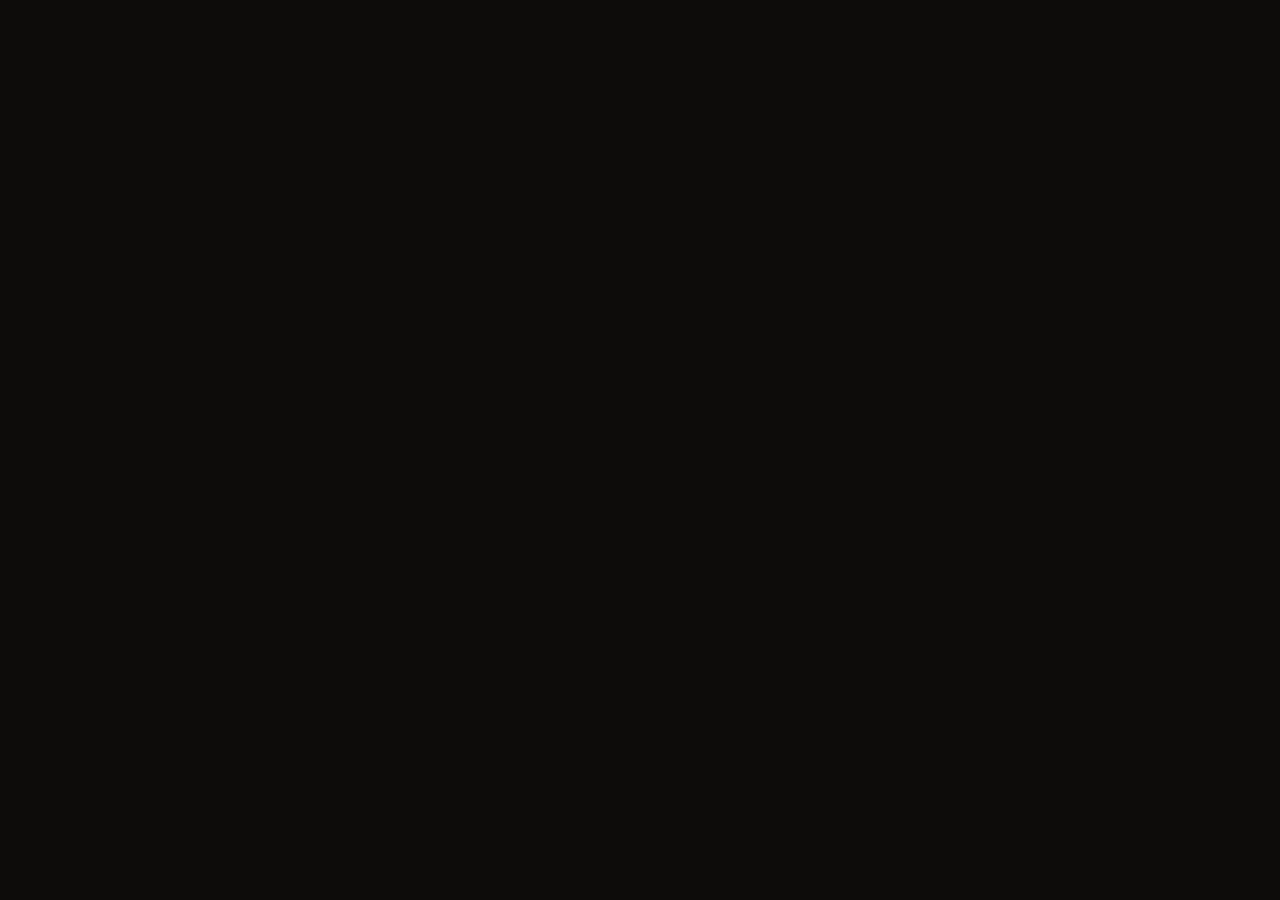
==== commit 4a02ba8f: "index upadated" ====
--- a/index.html
+++ b/index.html
@@ -2,238 +2,24 @@
 <html lang="en">
 <head>
 <meta charset="UTF-8">
-<meta name="viewport" content="width=device-width, initial-scale=1.0">
+<meta name="viewport" content="width=device-width, initial-scale=1.0, maximum-scale=1.0, user-scalable=no">
 <title>Spice & Ember</title>
 <meta name="description" content="Spice & Ember - Premium fire-crafted dining experience. Smoked meats, grilled specialties, and craft cocktails.">
-<link rel="icon" type="image/svg+xml" href="data:image/svg+xml,<svg xmlns='http://www.w3.org/2000/svg' viewBox='0 0 100 100'><text y='.9em' font-size='90'>🔥</text></svg>">
+<link rel="icon" type="image/svg+xml" href="data:image/svg+xml,<svg xmlns='http://www.w3.org/2000/svg' viewBox='0 0 100 100'><text y='.9em' font-size='90'>💾</text></svg>">
 <link rel="preconnect" href="https://fonts.googleapis.com">
 <link rel="preconnect" href="https://fonts.gstatic.com" crossorigin>
-<link href="https://fonts.googleapis.com/css2?family=Playfair+Display:wght@400;600;700&family=DM+Sans:wght@400;500;700&family=Inter:wght@400;500;600;700&display=swap" rel="stylesheet">
+<link href="https://fonts.googleapis.com/css2?family=Playfair+Display:wght@400;600;700;italic&family=Inter:wght@400;500;600;700&display=swap" rel="stylesheet">
 <link rel="stylesheet" href="css/style.css">
 </head>
-<body>
-<!-- NAVBAR -->
-<nav class="navbar">
-<div class="navbar-container">
-<div class="navbar-left">
-<button class="nav-menu-btn" aria-label="Menu">
-<div class="hamburger-bars"><span></span><span></span><span></span></div>
-</button>
-<a href="index.html" class="navbar-brand">Spice <span>&amp;</span> Ember</a>
-</div>
-<div class="nav-links">
-<a href="index.html" class="active">Home</a>
-<a href="menu.html">Menu</a>
-<a href="book-table.html">Reservations</a>
-<a href="about.html">About</a>
-</div>
-<div class="navbar-right">
-<button class="theme-toggle" aria-label="Toggle theme">
-<div class="theme-toggle-track"></div>
-<div class="theme-toggle-thumb">
-<svg class="sun-icon" viewBox="0 0 24 24"><circle cx="12" cy="12" r="5"/><path d="M12 1v2M12 21v2M4.22 4.22l1.42 1.42M18.36 18.36l1.42 1.42M1 12h2M21 12h2M4.22 19.78l1.42-1.42M18.36 5.64l1.42-1.42" stroke="currentColor" stroke-width="2" fill="none" stroke-linecap="round"/></svg>
-<svg class="moon-icon" viewBox="0 0 24 24"><path d="M21 12.79A9 9 0 1 1 11.21 3 7 7 0 0 0 21 12.79z" stroke="currentColor" stroke-width="2" fill="none" stroke-linecap="round" stroke-linejoin="round"/></svg>
-</div>
-</button>
-<button class="auth-login-btn nav-icon-btn" aria-label="Sign in" title="Sign in">
-<svg viewBox="0 0 24 24"><path d="M12 12c2.7 0 5-2.3 5-5s-2.3-5-5-5-5 2.3-5 5 2.3 5 5 5zm0 2c-3.3 0-10 1.7-10 5v2h20v-2c0-3.3-6.7-5-10-5z"/></svg>
-</button>
-<div class="auth-user-menu" style="display:none">
-<span class="auth-avatar"></span>
-<span class="auth-user-name"></span>
-<button class="auth-logout-btn" title="Sign out">
-<svg viewBox="0 0 24 24"><path d="M17 7l-1.41 1.41L18.17 11H8v2h10.17l-2.58 2.58L17 17l5-5zM4 5h8V3H4c-1.1 0-2 .9-2 2v14c0 1.1.9 2 2 2h8v-2H4V5z"/></svg>
-</button>
-</div>
-<a href="order.html" class="nav-cart-btn" aria-label="Cart">
-<svg viewBox="0 0 24 24"><path d="M7 18c-1.1 0-1.99.9-1.99 2S5.9 22 7 22s2-.9 2-2-.9-2-2-2zM1 2v2h2l3.6 7.59-1.35 2.45c-.16.28-.25.61-.25.96 0 1.1.9 2 2 2h12v-2H7.42c-.14 0-.25-.11-.25-.25l.03-.12.9-1.63h7.45c.75 0 1.41-.41 1.75-1.03l3.58-6.49A1 1 0 0 0 20 4H5.21l-.94-2H1zm16 16c-1.1 0-1.99.9-1.99 2s.89 2 1.99 2 2-.9 2-2-.9-2-2-2z"/></svg>
-<span class="cart-badge" style="display:none">0</span>
-</a>
-</div>
-</div>
-</nav>
+<body class="mobile-redesign">
 
-<!-- MOBILE MENU -->
-<div class="mobile-menu-overlay"></div>
-<div class="mobile-menu">
-<div class="mobile-menu-header">
-<button class="mobile-menu-close" aria-label="Close menu">
-<svg viewBox="0 0 24 24"><path d="M18.3 5.71a1 1 0 0 0-1.42 0L12 10.59 7.12 5.71a1 1 0 0 0-1.42 1.42L10.59 12l-4.89 4.88a1 1 0 1 0 1.42 1.42L12 13.41l4.88 4.89a1 1 0 0 0 1.42-1.42L13.41 12l4.89-4.88a1 1 0 0 0 0-1.42z"/></svg>
-</button>
-</div>
-<a href="index.html">Home</a>
-<a href="menu.html">Menu</a>
-<a href="book-table.html">Reservations</a>
-<a href="order.html">Order Online</a>
-<a href="about.html">About Us</a>
-<div class="mobile-menu-divider"></div>
-<a href="javascript:void(0)" class="auth-login-btn-mobile">Sign In</a>
-</div>
-
-<!-- HERO SECTION -->
-<section class="hero">
-<div class="hero-bg"></div>
-<div class="hero-overlay"></div>
-<div class="hero-content">
-<div class="hero-badge">🔥 Now Open for Dinner</div>
-<h1 class="hero-title">Where Fire<br><span>Meets Flavor</span></h1>
-<p class="hero-subtitle">Wood-fired. Spice-crusted. Ember-roasted. Experience dining reimagined through the primal power of flame.</p>
-<div class="hero-actions">
-<a href="menu.html" class="btn btn-primary btn-lg">Explore Our Menu</a>
-<a href="book-table.html" class="btn btn-outline btn-lg">Reserve a Table</a>
-</div>
-<div class="hero-stats">
-<div class="hero-stat">
-<span class="hero-stat-value">4.9</span>
-<span class="hero-stat-label">Rating</span>
-</div>
-<div class="hero-stat">
-<span class="hero-stat-value">500+</span>
-<span class="hero-stat-label">Reviews</span>
-</div>
-<div class="hero-stat">
-<span class="hero-stat-value">15+</span>
-<span class="hero-stat-label">Years</span>
-</div>
-</div>
-</div>
-<div class="hero-scroll">
-<span>Scroll</span>
-<div class="scroll-arrow">↓</div>
-</div>
-</section>
-
-<!-- FEATURED MENU -->
-<section class="section featured-section">
-<div class="container">
-<div class="section-header">
-<span class="section-tag">✦ From Our Fire</span>
-<h2 class="section-title">Signature Dishes</h2>
-<p class="section-desc">Hand-picked favorites that define the Spice & Ember experience.</p>
-</div>
-<div class="featured-grid menu-grid"></div>
-<div class="section-footer">
-<a href="menu.html" class="btn btn-outline">View Full Menu →</a>
-</div>
-</div>
-</section>
-
-<!-- EXPERIENCE SECTION -->
-<section class="section experience-section">
-<div class="container">
-<div class="experience-grid">
-<div class="experience-content">
-<span class="section-tag">✦ The Experience</span>
-<h2 class="section-title">Crafted by Flame,<br>Perfected by Time</h2>
-<p>Every dish at Spice & Ember begins with the same element that has captivated humanity for millennia — fire. Our chefs master the delicate dance between heat and ingredient, coaxing out flavors you never knew existed.</p>
-<div class="experience-features">
-<div class="exp-feature">
-<span class="exp-icon">🔥</span>
-<div>
-<h4>Wood-Fired Cooking</h4>
-<p>Oak, hickory, and mesquite — each wood chosen to complement specific dishes.</p>
-</div>
-</div>
-<div class="exp-feature">
-<span class="exp-icon">🌿</span>
-<div>
-<h4>Farm-Fresh Ingredients</h4>
-<p>Sourced daily from local farms and purveyors who share our passion for quality.</p>
-</div>
-</div>
-<div class="exp-feature">
-<span class="exp-icon">🍷</span>
-<div>
-<h4>Curated Pairings</h4>
-<p>An award-winning wine list and craft cocktails designed to elevate every bite.</p>
-</div>
-</div>
-</div>
-</div>
-<div class="experience-image">
-<div class="exp-img-main"></div>
-<div class="exp-img-accent"></div>
-</div>
-</div>
-</div>
-</section>
-
-<!-- TESTIMONIALS -->
-<section class="section testimonials-section">
-<div class="container">
-<div class="section-header">
-<span class="section-tag">✦ Guest Love</span>
-<h2 class="section-title">What Our Guests Say</h2>
-</div>
-<div class="testimonials-grid"></div>
-</div>
-</section>
-
-<!-- NEWSLETTER -->
-<section class="section newsletter-section">
-<div class="container">
-<div class="newsletter-card">
-<div class="newsletter-content">
-<h2>Join the Ember Club</h2>
-<p>Be the first to know about new menu items, exclusive events, and special offers.</p>
-<form class="newsletter-form">
-<div class="newsletter-input-group">
-<input type="email" placeholder="Enter your email" required>
-<button type="submit" class="btn btn-primary">Subscribe</button>
-</div>
-</form>
-</div>
-</div>
-</div>
-</section>
-
-<!-- FOOTER -->
-<footer class="footer">
-<div class="container">
-<div class="footer-grid">
-<div class="footer-brand">
-<h3>Spice <span>&amp;</span> Ember</h3>
-<p>Where fire meets flavor. An unforgettable dining experience crafted through the art of flame and spice.</p>
-<div class="footer-social">
-<a href="javascript:void(0)" aria-label="Instagram"><svg viewBox="0 0 24 24"><path d="M7.8 2h8.4C19.4 2 22 4.6 22 7.8v8.4a5.8 5.8 0 0 1-5.8 5.8H7.8C4.6 22 2 19.4 2 16.2V7.8A5.8 5.8 0 0 1 7.8 2m-.2 2A3.6 3.6 0 0 0 4 7.6v8.8C4 18.39 5.61 20 7.6 20h8.8a3.6 3.6 0 0 0 3.6-3.6V7.6C20 5.61 18.39 4 16.4 4H7.6m9.65 1.5a1.25 1.25 0 0 1 1.25 1.25A1.25 1.25 0 0 1 17.25 8 1.25 1.25 0 0 1 16 6.75a1.25 1.25 0 0 1 1.25-1.25M12 7a5 5 0 0 1 5 5 5 5 0 0 1-5 5 5 5 0 0 1-5-5 5 5 0 0 1 5-5m0 2a3 3 0 0 0-3 3 3 3 0 0 0 3 3 3 3 0 0 0 3-3 3 3 0 0 0-3-3z"/></svg></a>
-<a href="javascript:void(0)" aria-label="Facebook"><svg viewBox="0 0 24 24"><path d="M12 2.04c-5.5 0-10 4.49-10 10.02 0 5 3.66 9.15 8.44 9.9v-7H7.9v-2.9h2.54V9.85c0-2.52 1.49-3.93 3.78-3.93 1.09 0 2.24.2 2.24.2v2.46h-1.26c-1.24 0-1.63.78-1.63 1.57v1.88h2.78l-.45 2.9h-2.33v7a10 10 0 0 0 8.44-9.9c0-5.53-4.5-10.02-10-10.02z"/></svg></a>
-<a href="javascript:void(0)" aria-label="Twitter"><svg viewBox="0 0 24 24"><path d="M22.46 6c-.77.35-1.6.58-2.46.69.88-.53 1.56-1.37 1.88-2.38-.83.5-1.75.85-2.72 1.05C18.37 4.5 17.26 4 16 4c-2.35 0-4.27 1.92-4.27 4.29 0 .34.04.67.11.98C8.28 9.09 5.11 7.38 3 4.79c-.37.63-.58 1.37-.58 2.15 0 1.49.75 2.81 1.91 3.56-.71 0-1.37-.2-1.95-.5v.03c0 2.08 1.48 3.82 3.44 4.21a4.22 4.22 0 0 1-1.93.07 4.28 4.28 0 0 0 4 2.98 8.521 8.521 0 0 1-5.33 1.84c-.34 0-.68-.02-1.02-.06C3.44 20.29 5.7 21 8.12 21 16 21 20.33 14.46 20.33 8.79c0-.19 0-.37-.01-.56.84-.6 1.56-1.36 2.14-2.23z"/></svg></a>
-</div>
-</div>
-<div class="footer-links">
-<h4>Quick Links</h4>
-<a href="menu.html">Our Menu</a>
-<a href="book-table.html">Reservations</a>
-<a href="order.html">Order Online</a>
-<a href="about.html">About Us</a>
-</div>
-<div class="footer-links">
-<h4>Hours</h4>
-<p>Mon–Thu: 11AM–10PM</p>
-<p>Fri–Sat: 11AM–11PM</p>
-<p>Sun: 12PM–9PM</p>
-</div>
-<div class="footer-links">
-<h4>Contact</h4>
-<p>42 Flame Street</p>
-<p>Culinary District, NY 10001</p>
-<p>+1 (555) 123-4567</p>
-<p>hello@spiceandember.com</p>
-</div>
-</div>
-<div class="footer-bottom">
-<p>&copy; 2026 Spice &amp; Ember. All rights reserved.</p>
-</div>
-</div>
-</footer>
-
-<script src="https://cdn.jsdelivr.net/npm/@supabase/supabase-js@2/dist/umd/supabase.min.js"></script>
-<script src="js/config.js"></script>
-<script src="js/menu-data.js"></script>
-<script src="js/supabase.js"></script>
-<script src="js/auth.js"></script>
-<script src="js/razorpay.js"></script>
-<script src="js/cart.js"></script>
-<script src="js/main.js"></script>
-</body>
-</html>+<!-- TL NOVBAR (mobile) -->
+<header id="top-navbar">
+  <svg width="24" height="24" viewBox="0 0 24 24" fill="none" stroke="currentColor" stroke-width="2" stroke-linecap="round" stroke-linejoin="round">
+    <line x1="3" y1="6" x2="21" y2="6"/><line x1="3" y1="12" x2="21" y2="12"/><line x1="3" y1="18" x2="21" y2="18"/>
+  </svg>
+  <input class="search-bar" type="text" placeholder="Search dishes..." aria-label="Search dishes">
+  <svg width="22" height="22" viewBox="0 0 24 24" fill="none" stroke="currentColor" stroke-width="2" stroke-linecap="round" stroke-linejoin="round">
+    <circle cx="11" cy="11" r="8"/><line x1="21" y1="21" x2="16.65" y2="16.65"/>
+  </svg>
+</header>
--- a/css/style.css
+++ b/css/style.css
@@ -479,4 +479,492 @@
   .values-grid { grid-template-columns: 1fr; }
   .team-grid { grid-template-columns: 1fr; }
   .error-code { font-size: 80px; }
+}
+
+/* ============================================
+   SPICE & EMBER - MOBILE-FIRST REDESIGN
+   ============================================ */
+
+/* Mobile-first body reset for new layout */
+body.mobile-redesign {
+  margin: 0;
+  overflow-x: hidden;
+  background: #0D0C0A;
+  font-family: 'Inter', sans-serif;
+}
+
+/* ===== TOP NAVBAR (mobile) ===== */
+#top-navbar {
+  position: fixed;
+  top: 0;
+  left: 0;
+  right: 0;
+  z-index: 100;
+  display: flex;
+  align-items: center;
+  justify-content: space-between;
+  padding: 14px 20px;
+  gap: 12px;
+  background: transparent;
+  transition: background 0.3s;
+}
+#top-navbar.scrolled {
+  background: rgba(13,12,10,0.92);
+  backdrop-filter: blur(8px);
+}
+#top-navbar .search-bar {
+  flex: 1;
+  max-width: 60%;
+  height: 40px;
+  border-radius: 20px;
+  background: rgba(255,255,255,0.15);
+  border: none;
+  color: #fff;
+  padding: 0 16px;
+  font-size: 14px;
+  outline: none;
+  font-family: 'Inter', sans-serif;
+}
+#top-navbar .search-bar::placeholder {
+  color: rgba(255,255,255,0.5);
+}
+#top-navbar svg {
+  color: #fff;
+  cursor: pointer;
+  flex-shrink: 0;
+}
+
+/* ===== HERO SECTION (mobile) ===== */
+#hero {
+  position: relative;
+  height: 100vh;
+  width: 100%;
+  overflow: hidden;
+  display: flex;
+  align-items: flex-end;
+}
+#hero .hero-bg-img {
+  position: absolute;
+  inset: 0;
+  width: 100%;
+  height: 100%;
+  object-fit: cover;
+}
+#hero .hero-overlay {
+  position: absolute;
+  inset: 0;
+  background: linear-gradient(to bottom, rgba(0,0,0,0.2), rgba(0,0,0,0.7));
+  z-index: 1;
+}
+#hero .hero-content {
+  position: relative;
+  z-index: 2;
+  padding: 0 20px 60px;
+  width: 100%;
+}
+#hero .hero-tag {
+  display: inline-block;
+  font-family: 'Inter', sans-serif;
+  font-size: 11px;
+  font-weight: 600;
+  letter-spacing: 2px;
+  color: #C9A84C;
+  margin-bottom: 12px;
+}
+#hero .hero-title {
+  font-family: 'Playfair Display', serif;
+  font-size: 48px;
+  font-weight: 700;
+  color: #fff;
+  line-height: 1.1;
+  margin: 0 0 12px;
+}
+#hero .hero-title em {
+  font-style: italic;
+  color: #C9A84C;
+}
+#hero .hero-sub {
+  font-family: 'Inter', sans-serif;
+  font-size: 14px;
+  color: rgba(255,255,255,0.7);
+  line-height: 1.5;
+  margin: 0 0 24px;
+  max-width: 280px;
+}
+#hero .hero-dots {
+  display: flex;
+  gap: 6px;
+  align-items: center;
+}
+#hero .hero-dot {
+  width: 8px;
+  height: 8px;
+  border-radius: 50%;
+  background: rgba(255,255,255,0.3);
+  transition: all 0.3s;
+}
+#hero .hero-dot.active {
+  width: 20px;
+  border-radius: 4px;
+  background: #C9A84C;
+}
+#hero .hero-menu-btn {
+  position: absolute;
+  bottom: 60px;
+  right: 20px;
+  z-index: 3;
+  width: 44px;
+  height: 44px;
+  border-radius: 50%;
+  background: rgba(255,255,255,0.2);
+  backdrop-filter: blur(8px);
+  border: none;
+  color: #fff;
+  font-size: 18px;
+  cursor: pointer;
+  display: flex;
+  align-items: center;
+  justify-content: center;
+  letter-spacing: 2px;
+}
+
+/* ===== BOTTOM SHEET ===== */
+#bottom-sheet {
+  position: sticky;
+  top: 0;
+  min-height: 100vh;
+  background: #fff;
+  border-radius: 24px 24px 0 0;
+  margin-top: -80px;
+  padding: 12px 20px 120px;
+  z-index: 10;
+}
+#bottom-sheet .sheet-handle {
+  width: 40px;
+  height: 4px;
+  border-radius: 2px;
+  background: #ddd;
+  margin: 0 auto 16px;
+}
+
+/* Search row inside sheet */
+#bottom-sheet .sheet-search-row {
+  display: flex;
+  align-items: center;
+  gap: 12px;
+  margin-bottom: 20px;
+}
+#bottom-sheet .sheet-search-row .search-input-wrap {
+  flex: 1;
+  position: relative;
+}
+#bottom-sheet .sheet-search-row .search-input-wrap svg {
+  position: absolute;
+  left: 14px;
+  top: 50%;
+  transform: translateY(-50%);
+  color: #aaa;
+  pointer-events: none;
+}
+#bottom-sheet .sheet-search-row .search-input-wrap input {
+  width: 100%;
+  height: 44px;
+  border-radius: 22px;
+  border: none;
+  background: #F3F3F3;
+  padding: 0 16px 0 42px;
+  font-size: 14px;
+  font-family: 'Inter', sans-serif;
+  outline: none;
+  color: #333;
+}
+#bottom-sheet .sheet-search-row .search-input-wrap input::placeholder {
+  color: #aaa;
+}
+#bottom-sheet .sheet-search-row .heart-btn {
+  width: 44px;
+  height: 44px;
+  border-radius: 50%;
+  border: 1.5px solid #E0E0E0;
+  background: #fff;
+  display: flex;
+  align-items: center;
+  justify-content: center;
+  cursor: pointer;
+  flex-shrink: 0;
+  color: #888;
+  transition: all 0.2s;
+}
+#bottom-sheet .sheet-search-row .heart-btn:hover {
+  border-color: #C9A84C;
+  color: #C9A84C;
+}
+
+/* Category tabs */
+#bottom-sheet .category-tabs {
+  display: flex;
+  gap: 8px;
+  overflow-x: auto;
+  padding: 4px 0 16px;
+  scrollbar-width: none;
+  -ms-overflow-style: none;
+}
+#bottom-sheet .category-tabs::-webkit-scrollbar {
+  display: none;
+}
+#bottom-sheet .category-tabs .tab {
+  padding: 8px 18px;
+  border-radius: 20px;
+  border: 1.5px solid #E0E0E0;
+  font-size: 13px;
+  font-family: 'Inter', sans-serif;
+  background: #fff;
+  color: #666;
+  cursor: pointer;
+  white-space: nowrap;
+  flex-shrink: 0;
+  transition: all 0.2s;
+}
+#bottom-sheet .category-tabs .tab.active {
+  background: #1A1A1A;
+  color: #fff;
+  border-color: #1A1A1A;
+}
+
+/* Section header */
+#bottom-sheet .section-header-row {
+  display: flex;
+  align-items: center;
+  justify-content: space-between;
+  margin-bottom: 16px;
+}
+#bottom-sheet .section-header-row h2 {
+  font-family: 'Playfair Display', serif;
+  font-size: 22px;
+  color: #1A1A1A;
+  margin: 0;
+}
+#bottom-sheet .section-header-row .filter-tabs {
+  display: flex;
+  gap: 12px;
+}
+#bottom-sheet .section-header-row .filter-tabs span {
+  font-size: 12px;
+  font-family: 'Inter', sans-serif;
+  color: #888;
+  cursor: pointer;
+  padding-bottom: 2px;
+  transition: all 0.2s;
+}
+#bottom-sheet .section-header-row .filter-tabs span.active {
+  color: #C9A84C;
+  border-bottom: 2px solid #C9A84C;
+  font-weight: 600;
+}
+
+/* Food cards (horizontal scroll) */
+#bottom-sheet .food-cards {
+  display: flex;
+  gap: 14px;
+  overflow-x: auto;
+  padding: 4px 0 8px;
+  scrollbar-width: none;
+  -ms-overflow-style: none;
+}
+#bottom-sheet .food-cards::-webkit-scrollbar {
+  display: none;
+}
+#bottom-sheet .food-card {
+  min-width: 155px;
+  background: #F5F5F5;
+  border-radius: 16px;
+  overflow: hidden;
+  flex-shrink: 0;
+  position: relative;
+}
+#bottom-sheet .food-card .food-card-img {
+  height: 130px;
+  width: 100%;
+  object-fit: cover;
+  display: block;
+}
+#bottom-sheet .food-card .food-card-menu-btn {
+  position: absolute;
+  top: 8px;
+  right: 8px;
+  width: 28px;
+  height: 28px;
+  border-radius: 50%;
+  background: rgba(255,255,255,0.85);
+  border: none;
+  color: #333;
+  font-size: 14px;
+  cursor: pointer;
+  display: flex;
+  align-items: center;
+  justify-content: center;
+  letter-spacing: 1px;
+}
+#bottom-sheet .food-card .food-card-body {
+  padding: 10px 12px 14px;
+}
+#bottom-sheet .food-card .food-card-name {
+  font-family: 'Inter', sans-serif;
+  font-size: 14px;
+  font-weight: 700;
+  color: #1A1A1A;
+  margin: 0 0 2px;
+}
+#bottom-sheet .food-card .food-card-sub {
+  font-size: 11px;
+  color: #888;
+  margin: 0 0 6px;
+}
+#bottom-sheet .food-card .food-card-price {
+  font-family: 'Inter', sans-serif;
+  font-size: 15px;
+  font-weight: 700;
+  color: #1A1A1A;
+}
+
+/* Book Table banner */
+#bottom-sheet .book-table-banner {
+  margin-top: 24px;
+  background: #1A1A1A;
+  border-radius: 16px;
+  padding: 16px;
+  display: flex;
+  align-items: center;
+  gap: 12px;
+}
+#bottom-sheet .book-table-banner .banner-avatar {
+  width: 48px;
+  height: 48px;
+  border-radius: 50%;
+  object-fit: cover;
+  flex-shrink: 0;
+}
+#bottom-sheet .book-table-banner .banner-text {
+  flex: 1;
+  min-width: 0;
+}
+#bottom-sheet .book-table-banner .banner-label {
+  font-family: 'Inter', sans-serif;
+  font-size: 10px;
+  font-weight: 600;
+  letter-spacing: 1.5px;
+  color: #C9A84C;
+  margin: 0 0 2px;
+  text-transform: uppercase;
+}
+#bottom-sheet .book-table-banner .banner-title {
+  font-family: 'Inter', sans-serif;
+  font-size: 15px;
+  font-weight: 700;
+  color: #fff;
+  margin: 0 0 2px;
+}
+#bottom-sheet .book-table-banner .banner-sub {
+  font-size: 11px;
+  color: rgba(255,255,255,0.5);
+  margin: 0;
+}
+#bottom-sheet .book-table-banner .banner-btn {
+  background: #C9A84C;
+  border-radius: 20px;
+  padding: 10px 18px;
+  font-family: 'Inter', sans-serif;
+  font-size: 13px;
+  font-weight: 600;
+  color: #1A1A1A;
+  text-decoration: none;
+  white-space: nowrap;
+  flex-shrink: 0;
+  transition: background 0.2s;
+}
+#bottom-sheet .book-table-banner .banner-btn:hover {
+  background: #dbb95c;
+}
+
+/* ===== BOTTOM NAV ===== */
+#bottom-nav {
+  position: fixed;
+  bottom: 0;
+  left: 0;
+  right: 0;
+  z-index: 200;
+  height: 64px;
+  background: #fff;
+  border-top: 1px solid #F0F0F0;
+  display: flex;
+  align-items: center;
+  justify-content: space-around;
+  padding: 0 8px;
+}
+#bottom-nav .nav-item {
+  display: flex;
+  flex-direction: column;
+  align-items: center;
+  gap: 2px;
+  text-decoration: none;
+  color: #AAA;
+  font-size: 10px;
+  font-family: 'Inter', sans-serif;
+  transition: color 0.2s;
+  position: relative;
+}
+#bottom-nav .nav-item.active {
+  color: #1A1A1A;
+}
+#bottom-nav .nav-item svg {
+  width: 22px;
+  height: 22px;
+}
+#bottom-nav .nav-item.center-btn {
+  margin-bottom: 12px;
+}
+#bottom-nav .nav-item .center-plus {
+  width: 52px;
+  height: 52px;
+  background: #1A1A1A;
+  border-radius: 50%;
+  color: #C9A84C;
+  display: flex;
+  align-items: center;
+  justify-content: center;
+  font-size: 28px;
+  font-weight: 300;
+  margin-bottom: 2px;
+}
+
+/* ===== RESPONSIVE: Desktop ===== */
+@media (min-width: 769px) {
+  #bottom-nav {
+    display: none;
+  }
+  #bottom-sheet {
+    position: static;
+    margin-top: 0;
+    border-radius: 0;
+    background: transparent;
+    min-height: auto;
+    padding: 0;
+  }
+  #bottom-sheet .sheet-handle,
+  #bottom-sheet .sheet-search-row,
+  #bottom-sheet .category-tabs,
+  #bottom-sheet .section-header-row,
+  #bottom-sheet .food-cards,
+  #bottom-sheet .book-table-banner {
+    display: none;
+  }
+  #hero {
+    height: 90vh;
+  }
+  body.mobile-redesign #top-navbar {
+    display: none;
+  }
+  body.mobile-redesign .navbar {
+    display: flex;
+  }
 }
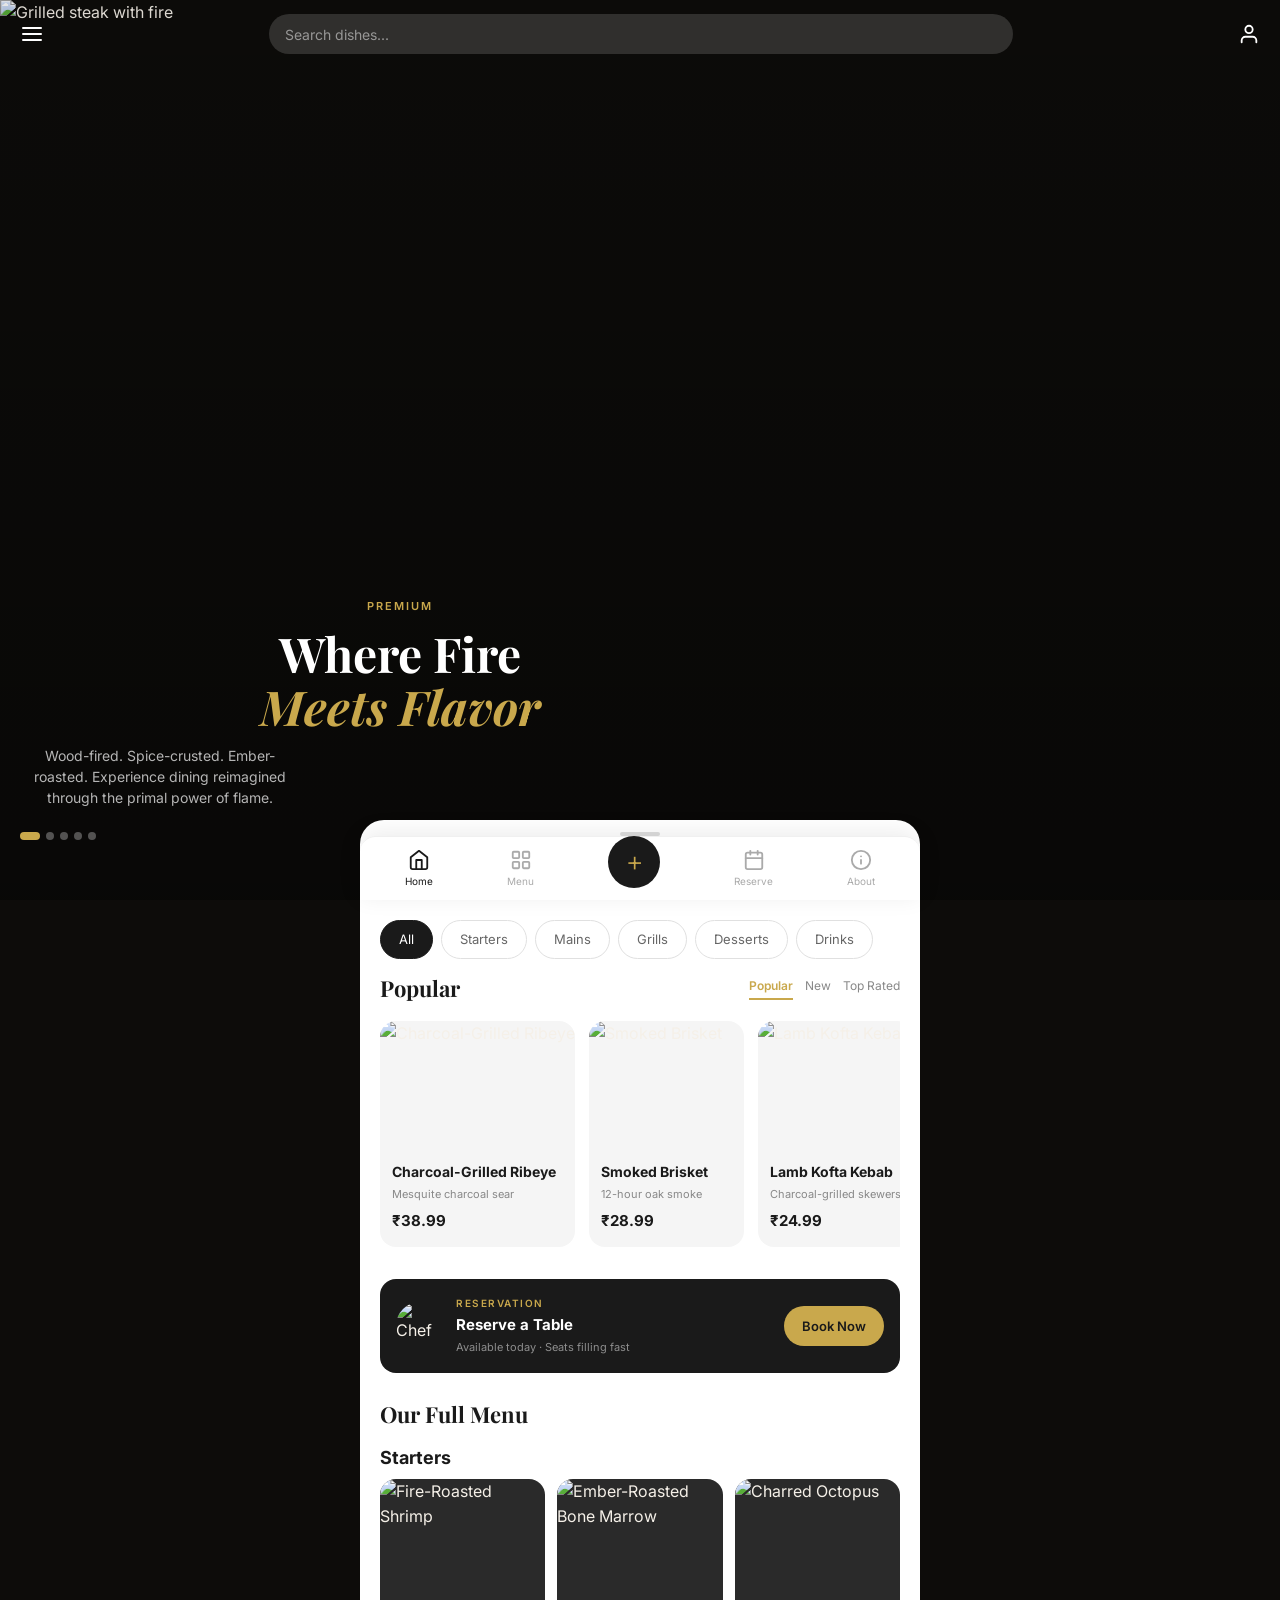
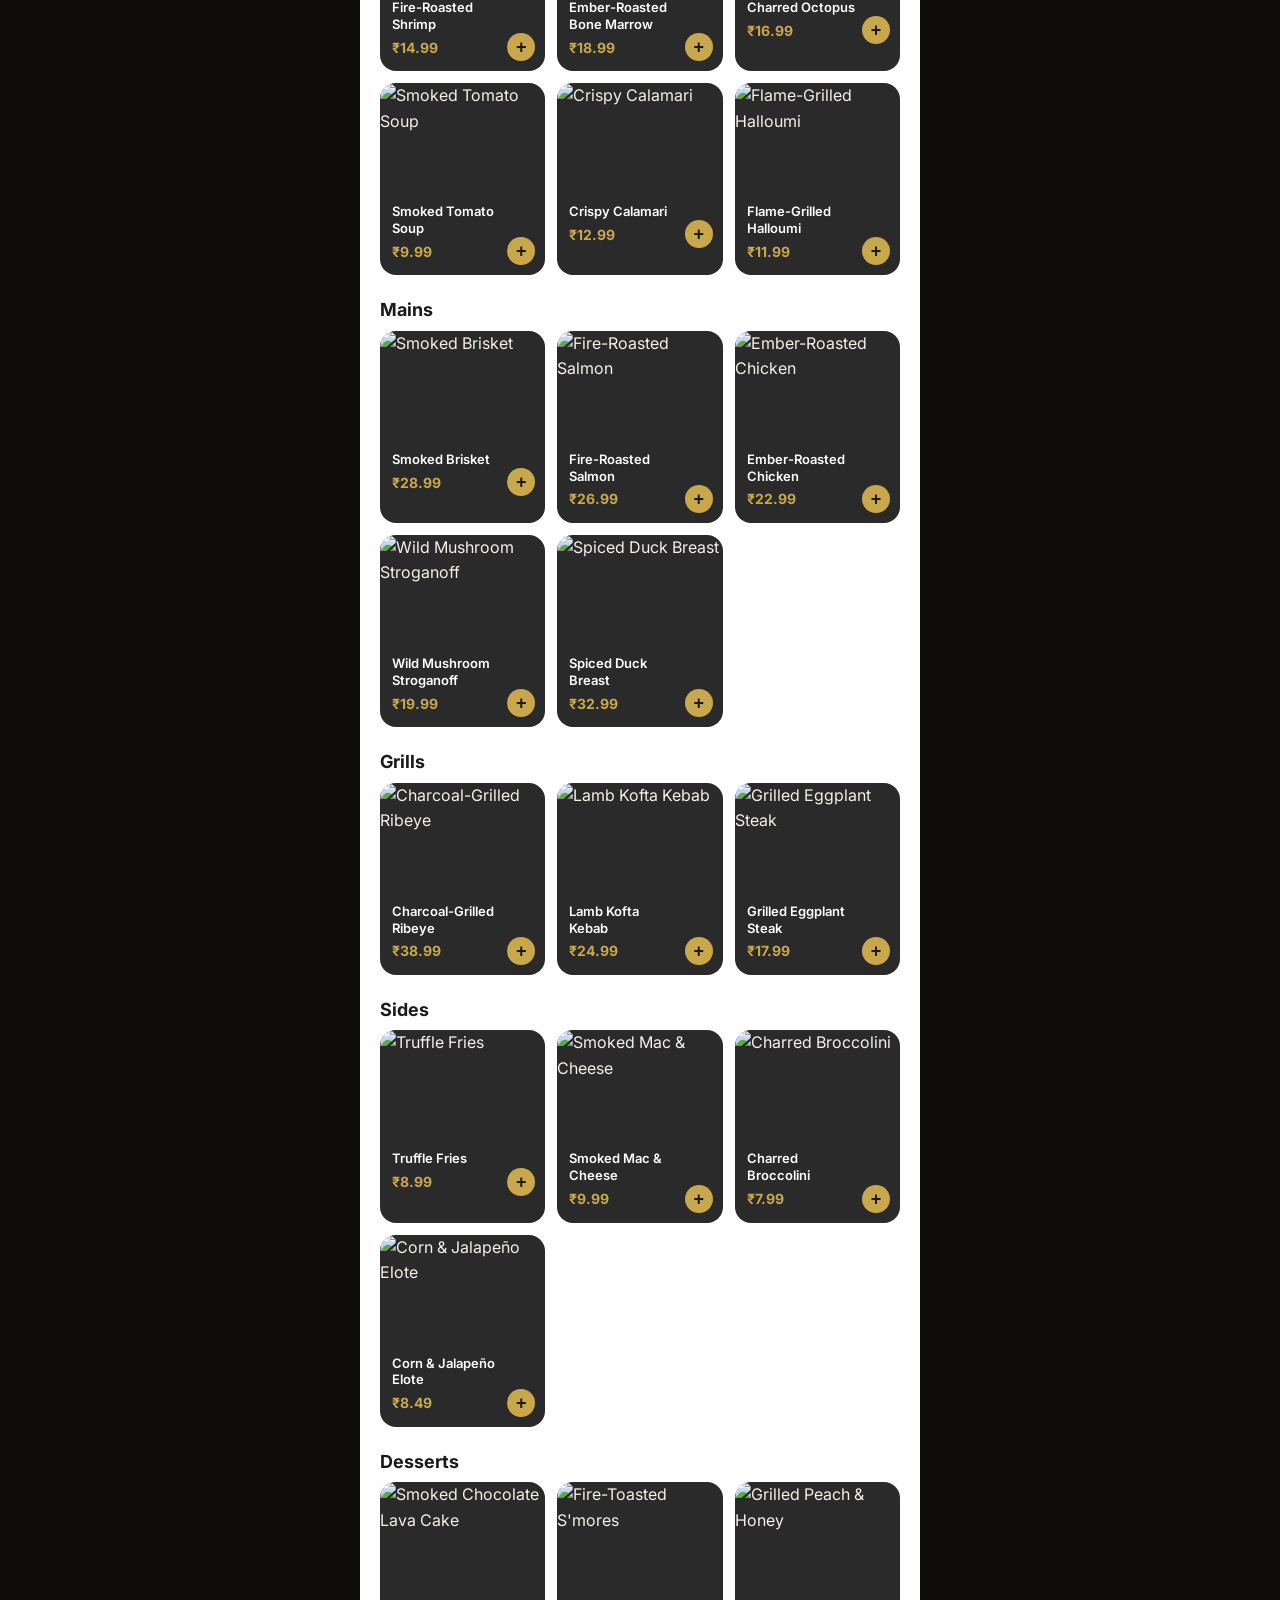
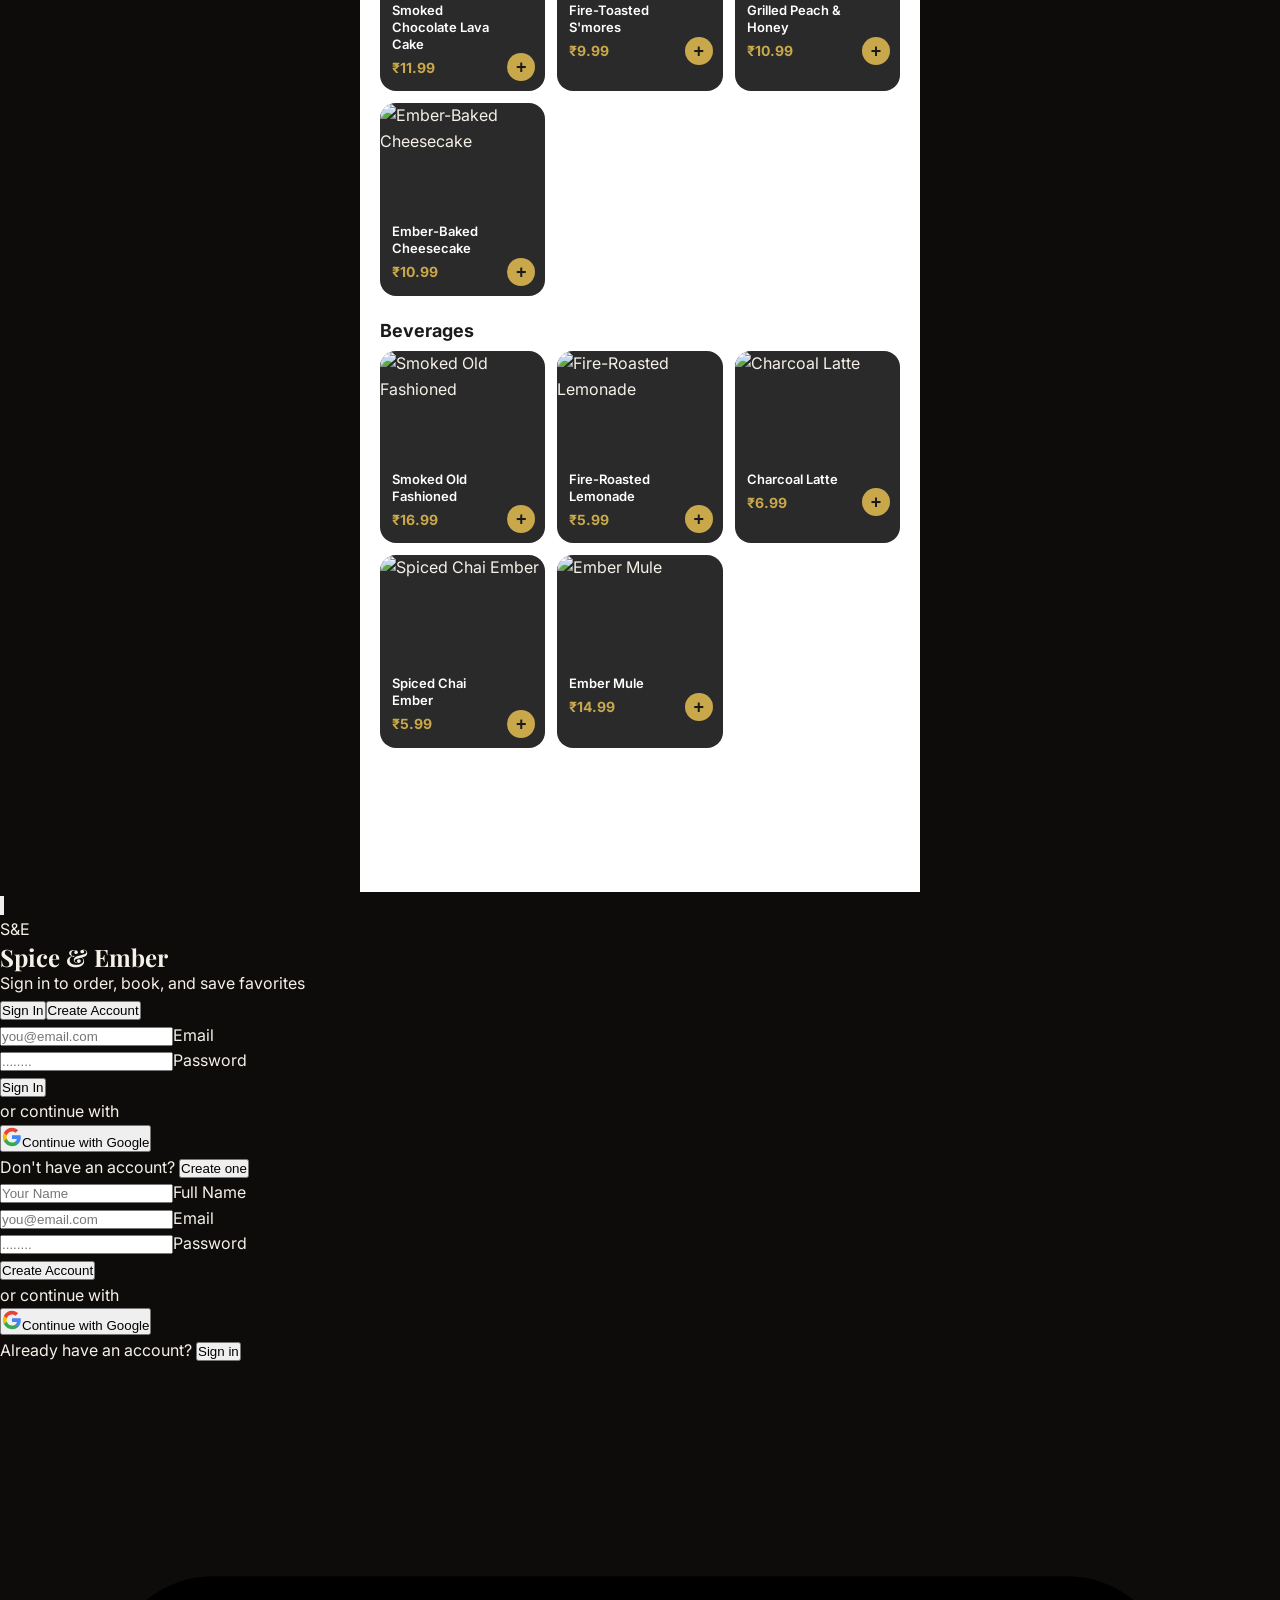
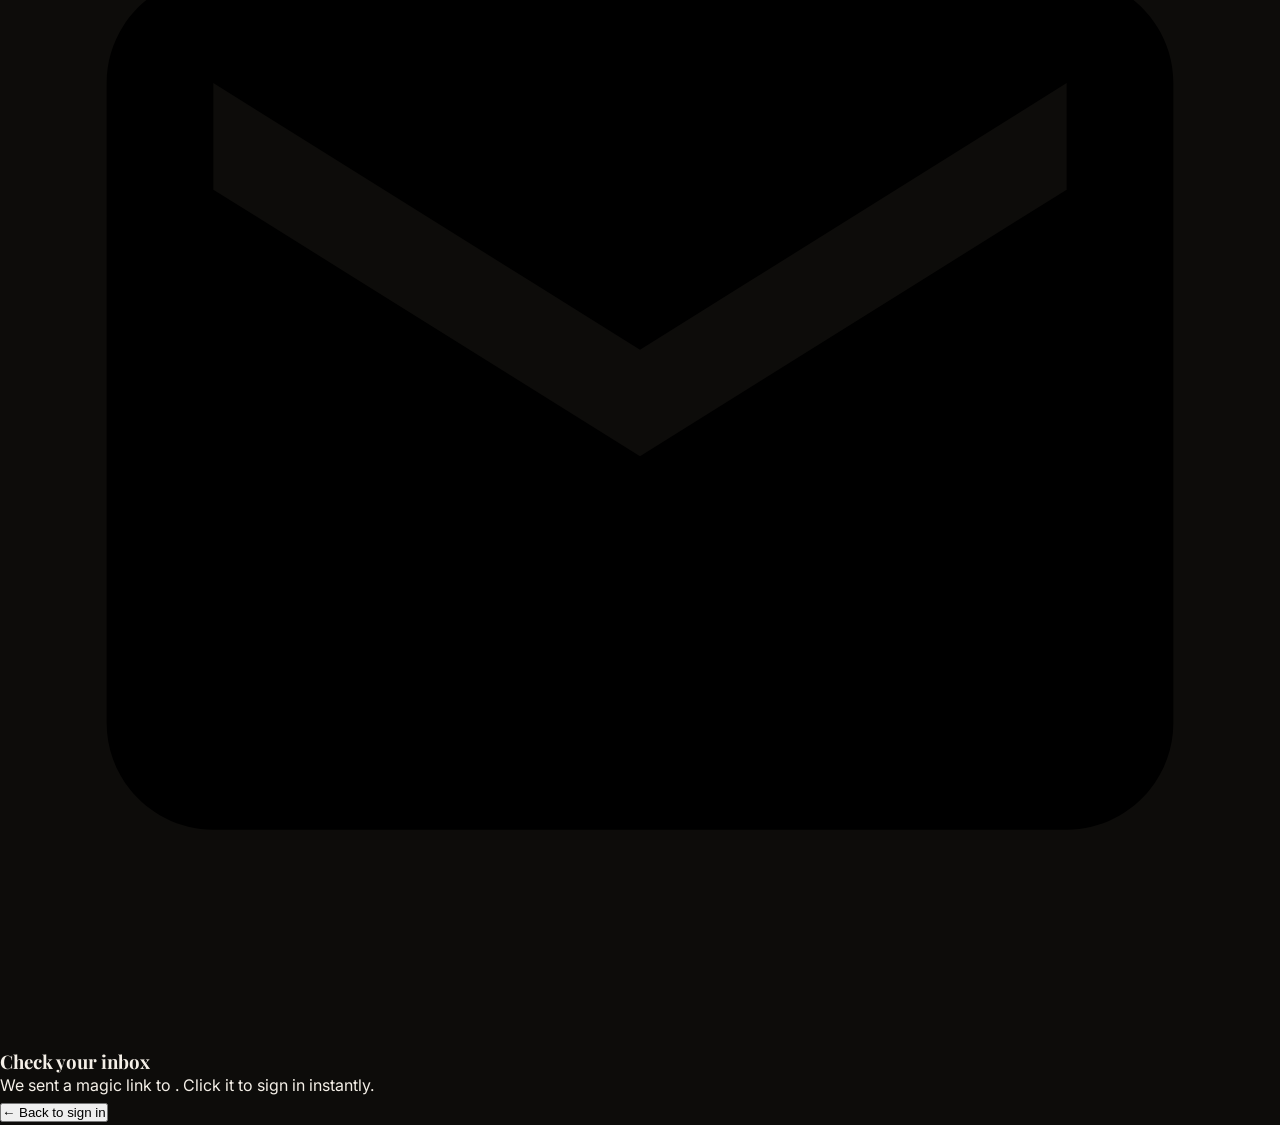
==== commit 55170ddf: "update" ====
--- a/index.html
+++ b/index.html
@@ -3,9 +3,9 @@
 <head>
 <meta charset="UTF-8">
 <meta name="viewport" content="width=device-width, initial-scale=1.0, maximum-scale=1.0, user-scalable=no">
-<title>Spice & Ember</title>
+<title>Spice &amp; Ember</title>
 <meta name="description" content="Spice & Ember - Premium fire-crafted dining experience. Smoked meats, grilled specialties, and craft cocktails.">
-<link rel="icon" type="image/svg+xml" href="data:image/svg+xml,<svg xmlns='http://www.w3.org/2000/svg' viewBox='0 0 100 100'><text y='.9em' font-size='90'>💾</text></svg>">
+<link rel="icon" type="image/svg+xml" href="data:image/svg+xml,<svg xmlns='http://www.w3.org/2000/svg' viewBox='0 0 24 24'><path fill='%23C9A84C' d='M12 2C9 7 6 9.5 6 14a6 6 0 0 0 12 0c0-4.5-3-7-6-12zm0 18a4 4 0 0 1-4-4c0-2.5 1.5-4.3 4-7.5 2.5 3.2 4 5 4 7.5a4 4 0 0 1-4 4z'/></svg>">
 <link rel="preconnect" href="https://fonts.googleapis.com">
 <link rel="preconnect" href="https://fonts.gstatic.com" crossorigin>
 <link href="https://fonts.googleapis.com/css2?family=Playfair+Display:wght@400;600;700;italic&family=Inter:wght@400;500;600;700&display=swap" rel="stylesheet">
@@ -13,13 +13,487 @@
 </head>
 <body class="mobile-redesign">
 
-<!-- TL NOVBAR (mobile) -->
+<!-- TOP NAVBAR -->
 <header id="top-navbar">
   <svg width="24" height="24" viewBox="0 0 24 24" fill="none" stroke="currentColor" stroke-width="2" stroke-linecap="round" stroke-linejoin="round">
     <line x1="3" y1="6" x2="21" y2="6"/><line x1="3" y1="12" x2="21" y2="12"/><line x1="3" y1="18" x2="21" y2="18"/>
   </svg>
   <input class="search-bar" type="text" placeholder="Search dishes..." aria-label="Search dishes">
-  <svg width="22" height="22" viewBox="0 0 24 24" fill="none" stroke="currentColor" stroke-width="2" stroke-linecap="round" stroke-linejoin="round">
-    <circle cx="11" cy="11" r="8"/><line x1="21" y1="21" x2="16.65" y2="16.65"/>
-  </svg>
+  <a href="profile.html" class="navbar-profile-link" aria-label="Profile">
+    <svg width="22" height="22" viewBox="0 0 24 24" fill="none" stroke="currentColor" stroke-width="2" stroke-linecap="round" stroke-linejoin="round">
+      <path d="M20 21v-2a4 4 0 0 0-4-4H8a4 4 0 0 0-4 4v2"/><circle cx="12" cy="7" r="4"/>
+    </svg>
+  </a>
 </header>
+
+<!-- HERO SECTION -->
+<section id="hero">
+  <img class="hero-bg-img" src="https://images.unsplash.com/photo-1555939594-58d7cb561ad1?w=800&q=80" alt="Grilled steak with fire" loading="lazy">
+  <div class="hero-overlay"></div>
+  <div class="hero-content">
+    <div class="hero-tag">PREMIUM</div>
+    <h1 class="hero-title">Where Fire<br><em>Meets Flavor</em></h1>
+    <p class="hero-sub">Wood-fired. Spice-crusted. Ember-roasted. Experience dining reimagined through the primal power of flame.</p>
+    <div class="hero-dots">
+      <span class="hero-dot active"></span>
+      <span class="hero-dot"></span>
+      <span class="hero-dot"></span>
+      <span class="hero-dot"></span>
+      <span class="hero-dot"></span>
+    </div>
+  </div>
+</section>
+
+<!-- BOTTOM SHEET -->
+<div id="bottom-sheet">
+  <div class="sheet-handle"></div>
+
+  <!-- Search row -->
+  <div class="sheet-search-row">
+    <div class="search-input-wrap">
+      <svg width="18" height="18" viewBox="0 0 24 24" fill="none" stroke="currentColor" stroke-width="2" stroke-linecap="round" stroke-linejoin="round">
+        <circle cx="11" cy="11" r="8"/><line x1="21" y1="21" x2="16.65" y2="16.65"/>
+      </svg>
+      <input type="text" placeholder="Search dishes..." aria-label="Search dishes">
+    </div>
+    <button class="heart-btn" aria-label="Favorites">
+      <svg width="20" height="20" viewBox="0 0 24 24" fill="none" stroke="currentColor" stroke-width="2" stroke-linecap="round" stroke-linejoin="round">
+        <path d="M20.84 4.61a5.5 5.5 0 0 0-7.78 0L12 5.67l-1.06-1.06a5.5 5.5 0 0 0-7.78 7.78l1.06 1.06L12 21.23l7.78-7.78 1.06-1.06a5.5 5.5 0 0 0 0-7.78z"/>
+      </svg>
+    </button>
+  </div>
+
+  <!-- Category tabs -->
+  <div class="category-tabs">
+    <span class="tab active">All</span>
+    <span class="tab">Starters</span>
+    <span class="tab">Mains</span>
+    <span class="tab">Grills</span>
+    <span class="tab">Desserts</span>
+    <span class="tab">Drinks</span>
+  </div>
+
+  <!-- Section header -->
+  <div class="section-header-row">
+    <h2>Popular</h2>
+    <div class="filter-tabs">
+      <span class="active">Popular</span>
+      <span>New</span>
+      <span>Top Rated</span>
+    </div>
+  </div>
+
+  <!-- Food cards (horizontal scroll) -->
+  <div class="food-cards">
+    <div class="food-card" onclick="openModal(&#x27;Charcoal-Grilled Ribeye&#x27;,&#x27;https://images.unsplash.com/photo-1600891964092-4316c288032e?w=400&amp;h=300&amp;fit=crop&#x27;,&#x27;14oz prime ribeye seared over mesquite charcoal, with roasted bone marrow butter.&#x27;,38.99,false,4.9,312,&#x27;mc-002&#x27;)">
+      <img class="food-card-img" src="https://images.unsplash.com/photo-1600891964092-4316c288032e?w=400&h=300&fit=crop" alt="Charcoal-Grilled Ribeye" loading="lazy">
+      <div class="food-card-body">
+        <p class="food-card-name">Charcoal-Grilled Ribeye</p>
+        <p class="food-card-sub">Mesquite charcoal sear</p>
+        <p class="food-card-price">₹38.99</p>
+      </div>
+    </div>
+    <div class="food-card" onclick="openModal(&#x27;Smoked Brisket&#x27;,&#x27;https://images.unsplash.com/photo-1544025162-d76694265947?w=400&amp;h=300&amp;fit=crop&#x27;,&#x27;12-hour oak-smoked brisket with house BBQ rub, served with pickled slaw and cornbread.&#x27;,28.99,false,4.9,234,&#x27;mc-001&#x27;)">
+      <img class="food-card-img" src="https://images.unsplash.com/photo-1544025162-d76694265947?w=400&h=300&fit=crop" alt="Smoked Brisket" loading="lazy">
+      <div class="food-card-body">
+        <p class="food-card-name">Smoked Brisket</p>
+        <p class="food-card-sub">12-hour oak smoke</p>
+        <p class="food-card-price">₹28.99</p>
+      </div>
+    </div>
+    <div class="food-card" onclick="openModal(&#x27;Lamb Kofta Kebab&#x27;,&#x27;https://images.unsplash.com/photo-1603360946369-dc9bb6258143?w=400&amp;h=300&amp;fit=crop&#x27;,&#x27;Spiced ground lamb skewers grilled over charcoal, with tzatziki and warm flatbread.&#x27;,24.99,false,4.8,156,&#x27;mc-006&#x27;)">
+      <img class="food-card-img" src="https://images.unsplash.com/photo-1603360946369-dc9bb6258143?w=400&h=300&fit=crop" alt="Lamb Kofta Kebab" loading="lazy">
+      <div class="food-card-body">
+        <p class="food-card-name">Lamb Kofta Kebab</p>
+        <p class="food-card-sub">Charcoal-grilled skewers</p>
+        <p class="food-card-price">₹24.99</p>
+      </div>
+    </div>
+    <div class="food-card" onclick="openModal(&#x27;Fire-Roasted Salmon&#x27;,&#x27;https://images.unsplash.com/photo-1467003909585-2f8a72700288?w=400&amp;h=300&amp;fit=crop&#x27;,&#x27;Atlantic salmon fillet roasted over cedar plank, with citrus-herb butter and asparagus.&#x27;,26.99,false,4.7,178,&#x27;mc-003&#x27;)">
+      <img class="food-card-img" src="https://images.unsplash.com/photo-1467003909585-2f8a72700288?w=400&h=300&fit=crop" alt="Fire-Roasted Salmon" loading="lazy">
+      <div class="food-card-body">
+        <p class="food-card-name">Fire-Roasted Salmon</p>
+        <p class="food-card-sub">Cedar plank roasted</p>
+        <p class="food-card-price">₹26.99</p>
+      </div>
+    </div>
+    <div class="food-card" onclick="openModal(&#x27;Fire-Roasted Shrimp&#x27;,&#x27;https://images.unsplash.com/photo-1625943553852-781c6dd46faa?w=400&amp;h=300&amp;fit=crop&#x27;,&#x27;Jumbo shrimp charred over open flame, finished with chili-garlic butter and fresh lime.&#x27;,14.99,false,4.8,124,&#x27;st-001&#x27;)">
+      <img class="food-card-img" src="https://images.unsplash.com/photo-1625943553852-781c6dd46faa?w=400&h=300&fit=crop" alt="Fire-Roasted Shrimp" loading="lazy">
+      <div class="food-card-body">
+        <p class="food-card-name">Fire-Roasted Shrimp</p>
+        <p class="food-card-sub">Chili-garlic butter</p>
+        <p class="food-card-price">₹14.99</p>
+      </div>
+    </div>
+  </div>
+
+  <!-- Book Table banner -->
+  <div class="book-table-banner">
+    <img class="banner-avatar" src="https://images.unsplash.com/photo-1577219491135-ce391730fb2c?w=100&h=100&fit=crop" alt="Chef" loading="lazy">
+    <div class="banner-text">
+      <p class="banner-label">Reservation</p>
+      <p class="banner-title">Reserve a Table</p>
+      <p class="banner-sub">Available today &middot; Seats filling fast</p>
+    </div>
+    <a href="book-table.html" class="banner-btn">Book Now</a>
+  </div>
+
+  <!-- FULL MENU SECTION -->
+  <div class="full-menu-section" id="full-menu">
+    <h2 class="section-title">Our Full Menu</h2>
+
+    <h3 class="cat-title">Starters</h3>
+    <div class="menu-grid">
+      <div class="mg-card" onclick="openModal(&#x27;Fire-Roasted Shrimp&#x27;,&#x27;https://images.unsplash.com/photo-1625943553852-781c6dd46faa?w=400&amp;h=300&amp;fit=crop&#x27;,&#x27;Jumbo shrimp charred over open flame, finished with chili-garlic butter and fresh lime.&#x27;,14.99,false,4.8,124,&#x27;st-001&#x27;)">
+        <img src="https://images.unsplash.com/photo-1625943553852-781c6dd46faa?w=400&h=300&fit=crop" alt="Fire-Roasted Shrimp" loading="lazy">
+        <div class="mg-body">
+          <p class="mg-name">Fire-Roasted Shrimp</p>
+          <p class="mg-price">₹14.99</p>
+          <button class="mg-add" aria-label="Add to cart" onclick="event.stopPropagation();Cart.add({id:&#x27;st-001&#x27;,name:&#x27;Fire-Roasted Shrimp&#x27;,price:14.99,image:&#x27;https://images.unsplash.com/photo-1625943553852-781c6dd46faa?w=400&amp;h=300&amp;fit=crop&#x27;,type:&#x27;non-veg&#x27;,quantity:1})">+</button>
+        </div>
+      </div>
+      <div class="mg-card" onclick="openModal(&#x27;Ember-Roasted Bone Marrow&#x27;,&#x27;https://images.unsplash.com/photo-1603073163308-9654c3fb70b5?w=400&amp;h=300&amp;fit=crop&#x27;,&#x27;Beef bone marrow roasted with herbs, served with toasted sourdough and pickled shallots.&#x27;,18.99,false,4.9,89,&#x27;st-002&#x27;)">
+        <img src="https://images.unsplash.com/photo-1603073163308-9654c3fb70b5?w=400&h=300&fit=crop" alt="Ember-Roasted Bone Marrow" loading="lazy">
+        <div class="mg-body">
+          <p class="mg-name">Ember-Roasted Bone Marrow</p>
+          <p class="mg-price">₹18.99</p>
+          <button class="mg-add" aria-label="Add to cart" onclick="event.stopPropagation();Cart.add({id:&#x27;st-002&#x27;,name:&#x27;Ember-Roasted Bone Marrow&#x27;,price:18.99,image:&#x27;https://images.unsplash.com/photo-1603073163308-9654c3fb70b5?w=400&amp;h=300&amp;fit=crop&#x27;,type:&#x27;non-veg&#x27;,quantity:1})">+</button>
+        </div>
+      </div>
+      <div class="mg-card" onclick="openModal(&#x27;Charred Octopus&#x27;,&#x27;https://images.unsplash.com/photo-1599487488170-d11ec9c172f0?w=400&amp;h=300&amp;fit=crop&#x27;,&#x27;Tender octopus grilled over charcoal, with smoked paprika aioli and pickled fennel.&#x27;,16.99,false,4.7,67,&#x27;st-003&#x27;)">
+        <img src="https://images.unsplash.com/photo-1599487488170-d11ec9c172f0?w=400&h=300&fit=crop" alt="Charred Octopus" loading="lazy">
+        <div class="mg-body">
+          <p class="mg-name">Charred Octopus</p>
+          <p class="mg-price">₹16.99</p>
+          <button class="mg-add" aria-label="Add to cart" onclick="event.stopPropagation();Cart.add({id:&#x27;st-003&#x27;,name:&#x27;Charred Octopus&#x27;,price:16.99,image:&#x27;https://images.unsplash.com/photo-1599487488170-d11ec9c172f0?w=400&amp;h=300&amp;fit=crop&#x27;,type:&#x27;non-veg&#x27;,quantity:1})">+</button>
+        </div>
+      </div>
+      <div class="mg-card" onclick="openModal(&#x27;Smoked Tomato Soup&#x27;,&#x27;https://images.unsplash.com/photo-1547592166-23ac45744acd?w=400&amp;h=300&amp;fit=crop&#x27;,&#x27;Fire-roasted tomatoes slow-smoked with basil, finished with truffle oil.&#x27;,9.99,true,4.5,92,&#x27;st-004&#x27;)">
+        <img src="https://images.unsplash.com/photo-1547592166-23ac45744acd?w=400&h=300&fit=crop" alt="Smoked Tomato Soup" loading="lazy">
+        <div class="mg-body">
+          <p class="mg-name">Smoked Tomato Soup</p>
+          <p class="mg-price">₹9.99</p>
+          <button class="mg-add" aria-label="Add to cart" onclick="event.stopPropagation();Cart.add({id:&#x27;st-004&#x27;,name:&#x27;Smoked Tomato Soup&#x27;,price:9.99,image:&#x27;https://images.unsplash.com/photo-1547592166-23ac45744acd?w=400&amp;h=300&amp;fit=crop&#x27;,type:&#x27;veg&#x27;,quantity:1})">+</button>
+        </div>
+      </div>
+      <div class="mg-card" onclick="openModal(&#x27;Crispy Calamari&#x27;,&#x27;https://images.unsplash.com/photo-1599487488170-d11ec9c172f0?w=400&amp;h=300&amp;fit=crop&#x27;,&#x27;Flash-fried calamari dusted with smoked paprika, served with chipotle aioli.&#x27;,12.99,false,4.6,156,&#x27;st-005&#x27;)">
+        <img src="https://images.unsplash.com/photo-1599487488170-d11ec9c172f0?w=400&h=300&fit=crop" alt="Crispy Calamari" loading="lazy">
+        <div class="mg-body">
+          <p class="mg-name">Crispy Calamari</p>
+          <p class="mg-price">₹12.99</p>
+          <button class="mg-add" aria-label="Add to cart" onclick="event.stopPropagation();Cart.add({id:&#x27;st-005&#x27;,name:&#x27;Crispy Calamari&#x27;,price:12.99,image:&#x27;https://images.unsplash.com/photo-1599487488170-d11ec9c172f0?w=400&amp;h=300&amp;fit=crop&#x27;,type:&#x27;non-veg&#x27;,quantity:1})">+</button>
+        </div>
+      </div>
+      <div class="mg-card" onclick="openModal(&#x27;Flame-Grilled Halloumi&#x27;,&#x27;https://images.unsplash.com/photo-1631452180519-c014fe946bc7?w=400&amp;h=300&amp;fit=crop&#x27;,&#x27;Halloumi cheese grilled until golden, drizzled with honey and za\&#x27;atar spice.&#x27;,11.99,true,4.4,78,&#x27;st-006&#x27;)">
+        <img src="https://images.unsplash.com/photo-1631452180519-c014fe946bc7?w=400&h=300&fit=crop" alt="Flame-Grilled Halloumi" loading="lazy">
+        <div class="mg-body">
+          <p class="mg-name">Flame-Grilled Halloumi</p>
+          <p class="mg-price">₹11.99</p>
+          <button class="mg-add" aria-label="Add to cart" onclick="event.stopPropagation();Cart.add({id:&#x27;st-006&#x27;,name:&#x27;Flame-Grilled Halloumi&#x27;,price:11.99,image:&#x27;https://images.unsplash.com/photo-1631452180519-c014fe946bc7?w=400&amp;h=300&amp;fit=crop&#x27;,type:&#x27;veg&#x27;,quantity:1})">+</button>
+        </div>
+      </div>
+    </div>
+
+    <h3 class="cat-title">Mains</h3>
+    <div class="menu-grid">
+      <div class="mg-card" onclick="openModal(&#x27;Smoked Brisket&#x27;,&#x27;https://images.unsplash.com/photo-1544025162-d76694265947?w=400&amp;h=300&amp;fit=crop&#x27;,&#x27;12-hour oak-smoked brisket with house BBQ rub, served with pickled slaw and cornbread.&#x27;,28.99,false,4.9,234,&#x27;mc-001&#x27;)">
+        <img src="https://images.unsplash.com/photo-1544025162-d76694265947?w=400&h=300&fit=crop" alt="Smoked Brisket" loading="lazy">
+        <div class="mg-body">
+          <p class="mg-name">Smoked Brisket</p>
+          <p class="mg-price">₹28.99</p>
+          <button class="mg-add" aria-label="Add to cart" onclick="event.stopPropagation();Cart.add({id:&#x27;mc-001&#x27;,name:&#x27;Smoked Brisket&#x27;,price:28.99,image:&#x27;https://images.unsplash.com/photo-1544025162-d76694265947?w=400&amp;h=300&amp;fit=crop&#x27;,type:&#x27;non-veg&#x27;,quantity:1})">+</button>
+        </div>
+      </div>
+      <div class="mg-card" onclick="openModal(&#x27;Fire-Roasted Salmon&#x27;,&#x27;https://images.unsplash.com/photo-1467003909585-2f8a72700288?w=400&amp;h=300&amp;fit=crop&#x27;,&#x27;Atlantic salmon fillet roasted over cedar plank, with citrus-herb butter and asparagus.&#x27;,26.99,false,4.7,178,&#x27;mc-003&#x27;)">
+        <img src="https://images.unsplash.com/photo-1467003909585-2f8a72700288?w=400&h=300&fit=crop" alt="Fire-Roasted Salmon" loading="lazy">
+        <div class="mg-body">
+          <p class="mg-name">Fire-Roasted Salmon</p>
+          <p class="mg-price">₹26.99</p>
+          <button class="mg-add" aria-label="Add to cart" onclick="event.stopPropagation();Cart.add({id:&#x27;mc-003&#x27;,name:&#x27;Fire-Roasted Salmon&#x27;,price:26.99,image:&#x27;https://images.unsplash.com/photo-1467003909585-2f8a72700288?w=400&amp;h=300&amp;fit=crop&#x27;,type:&#x27;non-veg&#x27;,quantity:1})">+</button>
+        </div>
+      </div>
+      <div class="mg-card" onclick="openModal(&#x27;Ember-Roasted Chicken&#x27;,&#x27;https://images.unsplash.com/photo-1598103442097-8b74394b95c6?w=400&amp;h=300&amp;fit=crop&#x27;,&#x27;Half chicken marinated in yogurt &amp; spices, roasted over embers until golden and juicy.&#x27;,22.99,false,4.6,198,&#x27;mc-004&#x27;)">
+        <img src="https://images.unsplash.com/photo-1598103442097-8b74394b95c6?w=400&h=300&fit=crop" alt="Ember-Roasted Chicken" loading="lazy">
+        <div class="mg-body">
+          <p class="mg-name">Ember-Roasted Chicken</p>
+          <p class="mg-price">₹22.99</p>
+          <button class="mg-add" aria-label="Add to cart" onclick="event.stopPropagation();Cart.add({id:&#x27;mc-004&#x27;,name:&#x27;Ember-Roasted Chicken&#x27;,price:22.99,image:&#x27;https://images.unsplash.com/photo-1598103442097-8b74394b95c6?w=400&amp;h=300&amp;fit=crop&#x27;,type:&#x27;non-veg&#x27;,quantity:1})">+</button>
+        </div>
+      </div>
+      <div class="mg-card" onclick="openModal(&#x27;Wild Mushroom Stroganoff&#x27;,&#x27;https://images.unsplash.com/photo-1551183053-bf91a1d81141?w=400&amp;h=300&amp;fit=crop&#x27;,&#x27;Mixed wild mushrooms in a smoked paprika cream sauce over herbed pappardelle.&#x27;,19.99,true,4.5,134,&#x27;mc-005&#x27;)">
+        <img src="https://images.unsplash.com/photo-1551183053-bf91a1d81141?w=400&h=300&fit=crop" alt="Wild Mushroom Stroganoff" loading="lazy">
+        <div class="mg-body">
+          <p class="mg-name">Wild Mushroom Stroganoff</p>
+          <p class="mg-price">₹19.99</p>
+          <button class="mg-add" aria-label="Add to cart" onclick="event.stopPropagation();Cart.add({id:&#x27;mc-005&#x27;,name:&#x27;Wild Mushroom Stroganoff&#x27;,price:19.99,image:&#x27;https://images.unsplash.com/photo-1551183053-bf91a1d81141?w=400&amp;h=300&amp;fit=crop&#x27;,type:&#x27;veg&#x27;,quantity:1})">+</button>
+        </div>
+      </div>
+      <div class="mg-card" onclick="openModal(&#x27;Spiced Duck Breast&#x27;,&#x27;https://images.unsplash.com/photo-1553163147-622ab57be1c7?w=400&amp;h=300&amp;fit=crop&#x27;,&#x27;Crispy-skinned duck breast with cherry-chipotle glaze and roasted root vegetables.&#x27;,32.99,false,4.8,112,&#x27;mc-008&#x27;)">
+        <img src="https://images.unsplash.com/photo-1553163147-622ab57be1c7?w=400&h=300&fit=crop" alt="Spiced Duck Breast" loading="lazy">
+        <div class="mg-body">
+          <p class="mg-name">Spiced Duck Breast</p>
+          <p class="mg-price">₹32.99</p>
+          <button class="mg-add" aria-label="Add to cart" onclick="event.stopPropagation();Cart.add({id:&#x27;mc-008&#x27;,name:&#x27;Spiced Duck Breast&#x27;,price:32.99,image:&#x27;https://images.unsplash.com/photo-1553163147-622ab57be1c7?w=400&amp;h=300&amp;fit=crop&#x27;,type:&#x27;non-veg&#x27;,quantity:1})">+</button>
+        </div>
+      </div>
+    </div>
+
+    <h3 class="cat-title">Grills</h3>
+    <div class="menu-grid">
+      <div class="mg-card" onclick="openModal(&#x27;Charcoal-Grilled Ribeye&#x27;,&#x27;https://images.unsplash.com/photo-1600891964092-4316c288032e?w=400&amp;h=300&amp;fit=crop&#x27;,&#x27;14oz prime ribeye seared over mesquite charcoal, with roasted bone marrow butter.&#x27;,38.99,false,4.9,312,&#x27;mc-002&#x27;)">
+        <img src="https://images.unsplash.com/photo-1600891964092-4316c288032e?w=400&h=300&fit=crop" alt="Charcoal-Grilled Ribeye" loading="lazy">
+        <div class="mg-body">
+          <p class="mg-name">Charcoal-Grilled Ribeye</p>
+          <p class="mg-price">₹38.99</p>
+          <button class="mg-add" aria-label="Add to cart" onclick="event.stopPropagation();Cart.add({id:&#x27;mc-002&#x27;,name:&#x27;Charcoal-Grilled Ribeye&#x27;,price:38.99,image:&#x27;https://images.unsplash.com/photo-1600891964092-4316c288032e?w=400&amp;h=300&amp;fit=crop&#x27;,type:&#x27;non-veg&#x27;,quantity:1})">+</button>
+        </div>
+      </div>
+      <div class="mg-card" onclick="openModal(&#x27;Lamb Kofta Kebab&#x27;,&#x27;https://images.unsplash.com/photo-1603360946369-dc9bb6258143?w=400&amp;h=300&amp;fit=crop&#x27;,&#x27;Spiced ground lamb skewers grilled over charcoal, with tzatziki and warm flatbread.&#x27;,24.99,false,4.8,156,&#x27;mc-006&#x27;)">
+        <img src="https://images.unsplash.com/photo-1603360946369-dc9bb6258143?w=400&h=300&fit=crop" alt="Lamb Kofta Kebab" loading="lazy">
+        <div class="mg-body">
+          <p class="mg-name">Lamb Kofta Kebab</p>
+          <p class="mg-price">₹24.99</p>
+          <button class="mg-add" aria-label="Add to cart" onclick="event.stopPropagation();Cart.add({id:&#x27;mc-006&#x27;,name:&#x27;Lamb Kofta Kebab&#x27;,price:24.99,image:&#x27;https://images.unsplash.com/photo-1603360946369-dc9bb6258143?w=400&amp;h=300&amp;fit=crop&#x27;,type:&#x27;non-veg&#x27;,quantity:1})">+</button>
+        </div>
+      </div>
+      <div class="mg-card" onclick="openModal(&#x27;Grilled Eggplant Steak&#x27;,&#x27;https://images.unsplash.com/photo-1574484284002-952d92456975?w=400&amp;h=300&amp;fit=crop&#x27;,&#x27;Thick-cut eggplant charred with miso glaze, sesame, and scallions over forbidden rice.&#x27;,17.99,true,4.4,89,&#x27;mc-007&#x27;)">
+        <img src="https://images.unsplash.com/photo-1574484284002-952d92456975?w=400&h=300&fit=crop" alt="Grilled Eggplant Steak" loading="lazy">
+        <div class="mg-body">
+          <p class="mg-name">Grilled Eggplant Steak</p>
+          <p class="mg-price">₹17.99</p>
+          <button class="mg-add" aria-label="Add to cart" onclick="event.stopPropagation();Cart.add({id:&#x27;mc-007&#x27;,name:&#x27;Grilled Eggplant Steak&#x27;,price:17.99,image:&#x27;https://images.unsplash.com/photo-1574484284002-952d92456975?w=400&amp;h=300&amp;fit=crop&#x27;,type:&#x27;veg&#x27;,quantity:1})">+</button>
+        </div>
+      </div>
+    </div>
+
+    <h3 class="cat-title">Sides</h3>
+    <div class="menu-grid">
+      <div class="mg-card" onclick="openModal(&#x27;Truffle Fries&#x27;,&#x27;https://images.unsplash.com/photo-1573080496219-bb080dd4f877?w=400&amp;h=300&amp;fit=crop&#x27;,&#x27;Crispy fries tossed with truffle oil, parmesan, and fresh herbs.&#x27;,8.99,true,4.7,267,&#x27;sd-001&#x27;)">
+        <img src="https://images.unsplash.com/photo-1573080496219-bb080dd4f877?w=400&h=300&fit=crop" alt="Truffle Fries" loading="lazy">
+        <div class="mg-body">
+          <p class="mg-name">Truffle Fries</p>
+          <p class="mg-price">₹8.99</p>
+          <button class="mg-add" aria-label="Add to cart" onclick="event.stopPropagation();Cart.add({id:&#x27;sd-001&#x27;,name:&#x27;Truffle Fries&#x27;,price:8.99,image:&#x27;https://images.unsplash.com/photo-1573080496219-bb080dd4f877?w=400&amp;h=300&amp;fit=crop&#x27;,type:&#x27;veg&#x27;,quantity:1})">+</button>
+        </div>
+      </div>
+      <div class="mg-card" onclick="openModal(&#x27;Smoked Mac &amp; Cheese&#x27;,&#x27;https://images.unsplash.com/photo-1543339494-b4cd4f7ba686?w=400&amp;h=300&amp;fit=crop&#x27;,&#x27;Three-cheese blend with smoked gouda, topped with crispy breadcrumbs.&#x27;,9.99,true,4.6,198,&#x27;sd-002&#x27;)">
+        <img src="https://images.unsplash.com/photo-1543339494-b4cd4f7ba686?w=400&h=300&fit=crop" alt="Smoked Mac &amp; Cheese" loading="lazy">
+        <div class="mg-body">
+          <p class="mg-name">Smoked Mac &amp; Cheese</p>
+          <p class="mg-price">₹9.99</p>
+          <button class="mg-add" aria-label="Add to cart" onclick="event.stopPropagation();Cart.add({id:&#x27;sd-002&#x27;,name:&#x27;Smoked Mac &amp; Cheese&#x27;,price:9.99,image:&#x27;https://images.unsplash.com/photo-1543339494-b4cd4f7ba686?w=400&amp;h=300&amp;fit=crop&#x27;,type:&#x27;veg&#x27;,quantity:1})">+</button>
+        </div>
+      </div>
+      <div class="mg-card" onclick="openModal(&#x27;Charred Broccolini&#x27;,&#x27;https://images.unsplash.com/photo-1510627489930-0c1b0bfb6785?w=400&amp;h=300&amp;fit=crop&#x27;,&#x27;Broccolini charred with garlic, chili flakes, and lemon.&#x27;,7.99,true,4.3,87,&#x27;sd-003&#x27;)">
+        <img src="https://images.unsplash.com/photo-1510627489930-0c1b0bfb6785?w=400&h=300&fit=crop" alt="Charred Broccolini" loading="lazy">
+        <div class="mg-body">
+          <p class="mg-name">Charred Broccolini</p>
+          <p class="mg-price">₹7.99</p>
+          <button class="mg-add" aria-label="Add to cart" onclick="event.stopPropagation();Cart.add({id:&#x27;sd-003&#x27;,name:&#x27;Charred Broccolini&#x27;,price:7.99,image:&#x27;https://images.unsplash.com/photo-1510627489930-0c1b0bfb6785?w=400&amp;h=300&amp;fit=crop&#x27;,type:&#x27;veg&#x27;,quantity:1})">+</button>
+        </div>
+      </div>
+      <div class="mg-card" onclick="openModal(&#x27;Corn &amp; Jalapeño Elote&#x27;,&#x27;https://images.unsplash.com/photo-1551754655-cd27e38d2076?w=400&amp;h=300&amp;fit=crop&#x27;,&#x27;Fire-roasted corn with crema, cotija cheese, lime, and jalapeño.&#x27;,8.49,true,4.5,134,&#x27;sd-004&#x27;)">
+        <img src="https://images.unsplash.com/photo-1551754655-cd27e38d2076?w=400&h=300&fit=crop" alt="Corn &amp; Jalapeño Elote" loading="lazy">
+        <div class="mg-body">
+          <p class="mg-name">Corn &amp; Jalapeño Elote</p>
+          <p class="mg-price">₹8.49</p>
+          <button class="mg-add" aria-label="Add to cart" onclick="event.stopPropagation();Cart.add({id:&#x27;sd-004&#x27;,name:&#x27;Corn &amp; Jalapeño Elote&#x27;,price:8.49,image:&#x27;https://images.unsplash.com/photo-1551754655-cd27e38d2076?w=400&amp;h=300&amp;fit=crop&#x27;,type:&#x27;veg&#x27;,quantity:1})">+</button>
+        </div>
+      </div>
+    </div>
+
+    <h3 class="cat-title">Desserts</h3>
+    <div class="menu-grid">
+      <div class="mg-card" onclick="openModal(&#x27;Smoked Chocolate Lava Cake&#x27;,&#x27;https://images.unsplash.com/photo-1624353365286-3f8d62daad51?w=400&amp;h=300&amp;fit=crop&#x27;,&#x27;Warm dark chocolate cake with a molten center, smoked with hickory and vanilla ice cream.&#x27;,11.99,true,4.9,212,&#x27;ds-001&#x27;)">
+        <img src="https://images.unsplash.com/photo-1624353365286-3f8d62daad51?w=400&h=300&fit=crop" alt="Smoked Chocolate Lava Cake" loading="lazy">
+        <div class="mg-body">
+          <p class="mg-name">Smoked Chocolate Lava Cake</p>
+          <p class="mg-price">₹11.99</p>
+          <button class="mg-add" aria-label="Add to cart" onclick="event.stopPropagation();Cart.add({id:&#x27;ds-001&#x27;,name:&#x27;Smoked Chocolate Lava Cake&#x27;,price:11.99,image:&#x27;https://images.unsplash.com/photo-1624353365286-3f8d62daad51?w=400&amp;h=300&amp;fit=crop&#x27;,type:&#x27;veg&#x27;,quantity:1})">+</button>
+        </div>
+      </div>
+      <div class="mg-card" onclick="openModal(&#x27;Fire-Toasted S\&#x27;mores&#x27;,&#x27;https://images.unsplash.com/photo-1551024601-bec78aea704b?w=400&amp;h=300&amp;fit=crop&#x27;,&#x27;House-made graham cracker, torched marshmallow, and dark chocolate ganache.&#x27;,9.99,true,4.7,156,&#x27;ds-002&#x27;)">
+        <img src="https://images.unsplash.com/photo-1551024601-bec78aea704b?w=400&h=300&fit=crop" alt="Fire-Toasted S&#x27;mores" loading="lazy">
+        <div class="mg-body">
+          <p class="mg-name">Fire-Toasted S&#x27;mores</p>
+          <p class="mg-price">₹9.99</p>
+          <button class="mg-add" aria-label="Add to cart" onclick="event.stopPropagation();Cart.add({id:&#x27;ds-002&#x27;,name:&#x27;Fire-Toasted S\&#x27;mores&#x27;,price:9.99,image:&#x27;https://images.unsplash.com/photo-1551024601-bec78aea704b?w=400&amp;h=300&amp;fit=crop&#x27;,type:&#x27;veg&#x27;,quantity:1})">+</button>
+        </div>
+      </div>
+      <div class="mg-card" onclick="openModal(&#x27;Grilled Peach &amp; Honey&#x27;,&#x27;https://images.unsplash.com/photo-1551024506-0bccd828d307?w=400&amp;h=300&amp;fit=crop&#x27;,&#x27;Caramelized peaches with honey, mascarpone, and toasted almonds.&#x27;,10.99,true,4.6,98,&#x27;ds-003&#x27;)">
+        <img src="https://images.unsplash.com/photo-1551024506-0bccd828d307?w=400&h=300&fit=crop" alt="Grilled Peach &amp; Honey" loading="lazy">
+        <div class="mg-body">
+          <p class="mg-name">Grilled Peach &amp; Honey</p>
+          <p class="mg-price">₹10.99</p>
+          <button class="mg-add" aria-label="Add to cart" onclick="event.stopPropagation();Cart.add({id:&#x27;ds-003&#x27;,name:&#x27;Grilled Peach &amp; Honey&#x27;,price:10.99,image:&#x27;https://images.unsplash.com/photo-1551024506-0bccd828d307?w=400&amp;h=300&amp;fit=crop&#x27;,type:&#x27;veg&#x27;,quantity:1})">+</button>
+        </div>
+      </div>
+      <div class="mg-card" onclick="openModal(&#x27;Ember-Baked Cheesecake&#x27;,&#x27;https://images.unsplash.com/photo-1533134242443-d4fd215305ad?w=400&amp;h=300&amp;fit=crop&#x27;,&#x27;Creamy New York cheesecake with a burnt honey top and berry compote.&#x27;,10.99,true,4.8,145,&#x27;ds-004&#x27;)">
+        <img src="https://images.unsplash.com/photo-1533134242443-d4fd215305ad?w=400&h=300&fit=crop" alt="Ember-Baked Cheesecake" loading="lazy">
+        <div class="mg-body">
+          <p class="mg-name">Ember-Baked Cheesecake</p>
+          <p class="mg-price">₹10.99</p>
+          <button class="mg-add" aria-label="Add to cart" onclick="event.stopPropagation();Cart.add({id:&#x27;ds-004&#x27;,name:&#x27;Ember-Baked Cheesecake&#x27;,price:10.99,image:&#x27;https://images.unsplash.com/photo-1533134242443-d4fd215305ad?w=400&amp;h=300&amp;fit=crop&#x27;,type:&#x27;veg&#x27;,quantity:1})">+</button>
+        </div>
+      </div>
+    </div>
+
+    <h3 class="cat-title">Beverages</h3>
+    <div class="menu-grid">
+      <div class="mg-card" onclick="openModal(&#x27;Smoked Old Fashioned&#x27;,&#x27;https://images.unsplash.com/photo-1551754655-cd27e38d2076?w=400&amp;h=300&amp;fit=crop&#x27;,&#x27;Bourbon, smoked maple syrup, bitters, and orange peel — tableside smoked.&#x27;,16.99,true,4.8,178,&#x27;bv-001&#x27;)">
+        <img src="https://images.unsplash.com/photo-1551754655-cd27e38d2076?w=400&h=300&fit=crop" alt="Smoked Old Fashioned" loading="lazy">
+        <div class="mg-body">
+          <p class="mg-name">Smoked Old Fashioned</p>
+          <p class="mg-price">₹16.99</p>
+          <button class="mg-add" aria-label="Add to cart" onclick="event.stopPropagation();Cart.add({id:&#x27;bv-001&#x27;,name:&#x27;Smoked Old Fashioned&#x27;,price:16.99,image:&#x27;https://images.unsplash.com/photo-1551754655-cd27e38d2076?w=400&amp;h=300&amp;fit=crop&#x27;,type:&#x27;veg&#x27;,quantity:1})">+</button>
+        </div>
+      </div>
+      <div class="mg-card" onclick="openModal(&#x27;Fire-Roasted Lemonade&#x27;,&#x27;https://images.unsplash.com/photo-1621263764928-df1444c5e859?w=400&amp;h=300&amp;fit=crop&#x27;,&#x27;Fresh lemonade with fire-roasted lemons, rosemary, and a hint of honey.&#x27;,5.99,true,4.5,123,&#x27;bv-002&#x27;)">
+        <img src="https://images.unsplash.com/photo-1621263764928-df1444c5e859?w=400&h=300&fit=crop" alt="Fire-Roasted Lemonade" loading="lazy">
+        <div class="mg-body">
+          <p class="mg-name">Fire-Roasted Lemonade</p>
+          <p class="mg-price">₹5.99</p>
+          <button class="mg-add" aria-label="Add to cart" onclick="event.stopPropagation();Cart.add({id:&#x27;bv-002&#x27;,name:&#x27;Fire-Roasted Lemonade&#x27;,price:5.99,image:&#x27;https://images.unsplash.com/photo-1621263764928-df1444c5e859?w=400&amp;h=300&amp;fit=crop&#x27;,type:&#x27;veg&#x27;,quantity:1})">+</button>
+        </div>
+      </div>
+      <div class="mg-card" onclick="openModal(&#x27;Charcoal Latte&#x27;,&#x27;https://images.unsplash.com/photo-1572442388796-11668a67e53d?w=400&amp;h=300&amp;fit=crop&#x27;,&#x27;Espresso with activated charcoal, steamed oat milk, and a touch of vanilla.&#x27;,6.99,true,4.3,89,&#x27;bv-003&#x27;)">
+        <img src="https://images.unsplash.com/photo-1572442388796-11668a67e53d?w=400&h=300&fit=crop" alt="Charcoal Latte" loading="lazy">
+        <div class="mg-body">
+          <p class="mg-name">Charcoal Latte</p>
+          <p class="mg-price">₹6.99</p>
+          <button class="mg-add" aria-label="Add to cart" onclick="event.stopPropagation();Cart.add({id:&#x27;bv-003&#x27;,name:&#x27;Charcoal Latte&#x27;,price:6.99,image:&#x27;https://images.unsplash.com/photo-1572442388796-11668a67e53d?w=400&amp;h=300&amp;fit=crop&#x27;,type:&#x27;veg&#x27;,quantity:1})">+</button>
+        </div>
+      </div>
+      <div class="mg-card" onclick="openModal(&#x27;Spiced Chai Ember&#x27;,&#x27;https://images.unsplash.com/photo-1571934811356-5cc061b6821f?w=400&amp;h=300&amp;fit=crop&#x27;,&#x27;House-made chai with cinnamon, cardamom, star anise, and a smoked honey rim.&#x27;,5.99,true,4.6,112,&#x27;bv-004&#x27;)">
+        <img src="https://images.unsplash.com/photo-1571934811356-5cc061b6821f?w=400&h=300&fit=crop" alt="Spiced Chai Ember" loading="lazy">
+        <div class="mg-body">
+          <p class="mg-name">Spiced Chai Ember</p>
+          <p class="mg-price">₹5.99</p>
+          <button class="mg-add" aria-label="Add to cart" onclick="event.stopPropagation();Cart.add({id:&#x27;bv-004&#x27;,name:&#x27;Spiced Chai Ember&#x27;,price:5.99,image:&#x27;https://images.unsplash.com/photo-1571934811356-5cc061b6821f?w=400&amp;h=300&amp;fit=crop&#x27;,type:&#x27;veg&#x27;,quantity:1})">+</button>
+        </div>
+      </div>
+      <div class="mg-card" onclick="openModal(&#x27;Ember Mule&#x27;,&#x27;https://images.unsplash.com/photo-1514362545857-3bc16c4c7d1b?w=400&amp;h=300&amp;fit=crop&#x27;,&#x27;Vodka, ginger beer, lime, and a smoked chili rim.&#x27;,14.99,true,4.7,134,&#x27;bv-005&#x27;)">
+        <img src="https://images.unsplash.com/photo-1514362545857-3bc16c4c7d1b?w=400&h=300&fit=crop" alt="Ember Mule" loading="lazy">
+        <div class="mg-body">
+          <p class="mg-name">Ember Mule</p>
+          <p class="mg-price">₹14.99</p>
+          <button class="mg-add" aria-label="Add to cart" onclick="event.stopPropagation();Cart.add({id:&#x27;bv-005&#x27;,name:&#x27;Ember Mule&#x27;,price:14.99,image:&#x27;https://images.unsplash.com/photo-1514362545857-3bc16c4c7d1b?w=400&amp;h=300&amp;fit=crop&#x27;,type:&#x27;veg&#x27;,quantity:1})">+</button>
+        </div>
+      </div>
+    </div>
+  </div>
+</div>
+
+<!-- BOTTOM NAV -->
+<nav id="bottom-nav">
+  <a href="index.html" class="nav-item active">
+    <svg viewBox="0 0 24 24" fill="none" stroke="currentColor" stroke-width="2" stroke-linecap="round" stroke-linejoin="round"><path d="M3 9l9-7 9 7v11a2 2 0 0 1-2 2H5a2 2 0 0 1-2-2z"/><polyline points="9 22 9 12 15 12 15 22"/></svg>
+    <span>Home</span>
+  </a>
+  <a href="index.html#full-menu" class="nav-item">
+    <svg viewBox="0 0 24 24" fill="none" stroke="currentColor" stroke-width="2" stroke-linecap="round" stroke-linejoin="round"><rect x="3" y="3" width="7" height="7" rx="1"/><rect x="14" y="3" width="7" height="7" rx="1"/><rect x="14" y="14" width="7" height="7" rx="1"/><rect x="3" y="14" width="7" height="7" rx="1"/></svg>
+    <span>Menu</span>
+  </a>
+  <a href="order.html" class="nav-item center-btn" aria-label="Cart">
+    <span class="center-plus">+</span>
+  </a>
+  <a href="book-table.html" class="nav-item">
+    <svg viewBox="0 0 24 24" fill="none" stroke="currentColor" stroke-width="2" stroke-linecap="round" stroke-linejoin="round"><rect x="3" y="4" width="18" height="18" rx="2"/><line x1="16" y1="2" x2="16" y2="6"/><line x1="8" y1="2" x2="8" y2="6"/><line x1="3" y1="10" x2="21" y2="10"/></svg>
+    <span>Reserve</span>
+  </a>
+  <a href="about.html" class="nav-item">
+    <svg viewBox="0 0 24 24" fill="none" stroke="currentColor" stroke-width="2" stroke-linecap="round" stroke-linejoin="round"><circle cx="12" cy="12" r="10"/><line x1="12" y1="16" x2="12" y2="12"/><line x1="12" y1="8" x2="12.01" y2="8"/></svg>
+    <span>About</span>
+  </a>
+</nav>
+
+<!-- FOOD ITEM POPUP -->
+<div id="food-modal" class="modal-overlay" style="display:none">
+  <div class="modal-card">
+    <img id="modal-img" src="" alt=""/>
+    <button class="modal-close" onclick="closeModal()" aria-label="Close">
+      <svg width="14" height="14" viewBox="0 0 24 24" fill="none" stroke="currentColor" stroke-width="2.5" stroke-linecap="round"><line x1="18" y1="6" x2="6" y2="18"/><line x1="6" y1="6" x2="18" y2="18"/></svg>
+    </button>
+    <div class="modal-body">
+      <span id="modal-tag" class="veg-tag"></span>
+      <h2 id="modal-name"></h2>
+      <p id="modal-desc"></p>
+      <div class="modal-rating">
+        <span id="modal-stars"></span>
+        <span id="modal-reviews"></span>
+      </div>
+      <p id="modal-price" class="modal-price"></p>
+      <div class="modal-actions">
+        <button onclick="changeQty(-1)" aria-label="Decrease quantity">&minus;</button>
+        <span id="modal-qty">1</span>
+        <button onclick="changeQty(1)" aria-label="Increase quantity">+</button>
+        <button class="add-cart-btn" onclick="addToCart()">Add to Cart</button>
+      </div>
+    </div>
+  </div>
+</div>
+
+<script src="https://cdn.jsdelivr.net/npm/@supabase/supabase-js@2/dist/umd/supabase.min.js"></script>
+<script src="js/config.js"></script>
+<script src="js/menu-data.js"></script>
+<script src="js/supabase.js"></script>
+<script src="js/auth.js"></script>
+<script src="js/razorpay.js"></script>
+<script src="js/cart.js"></script>
+<script src="js/main.js"></script>
+<script>
+/* ===== FOOD MODAL ===== */
+let currentItem = {};
+let qty = 1;
+function openModal(name, img, desc, price, veg, rating, reviews, id) {
+  currentItem = {name, img, price, veg, id};
+  qty = 1;
+  document.getElementById('modal-img').src = img;
+  document.getElementById('modal-img').alt = name;
+  document.getElementById('modal-name').textContent = name;
+  document.getElementById('modal-desc').textContent = desc;
+  document.getElementById('modal-price').textContent = '\u20B9' + price;
+  document.getElementById('modal-tag').textContent = veg ? 'VEG' : 'NON-VEG';
+  document.getElementById('modal-tag').style.background = veg ? '#2e7d32' : '#c62828';
+  document.getElementById('modal-stars').textContent = '\u2605'.repeat(Math.round(rating));
+  document.getElementById('modal-reviews').textContent = rating + ' (' + reviews + ' reviews)';
+  document.getElementById('modal-qty').textContent = 1;
+  document.getElementById('food-modal').style.display = 'flex';
+}
+function closeModal() { document.getElementById('food-modal').style.display = 'none'; }
+function changeQty(d) { qty = Math.max(1, qty + d); document.getElementById('modal-qty').textContent = qty; }
+function addToCart() {
+  if (currentItem.name && typeof Cart !== 'undefined') {
+    Cart.add({
+      id: currentItem.id || ('item-' + currentItem.name.toLowerCase().replace(/[^a-z0-9]+/g, '-')),
+      name: currentItem.name,
+      price: currentItem.price,
+      image: currentItem.img,
+      type: currentItem.veg ? 'veg' : 'non-veg',
+      quantity: qty
+    });
+  }
+  closeModal();
+}
+document.getElementById('food-modal').addEventListener('click', function(e){ if (e.target === this) closeModal(); });
+
+/* ===== SCROLL LOCK FIX (bottom sheet) ===== */
+const sheet = document.getElementById('bottom-sheet');
+const hero = document.getElementById('hero');
+window.addEventListener('scroll', () => {
+  const heroBottom = hero.offsetTop + hero.offsetHeight;
+  if (window.scrollY >= heroBottom - 100) {
+    sheet.style.overflowY = 'auto';
+  } else {
+    sheet.style.overflowY = 'hidden';
+  }
+});
+
+/* ===== TOP NAVBAR scrolled state ===== */
+const topNav = document.getElementById('top-navbar');
+window.addEventListener('scroll', () => {
+  topNav.classList.toggle('scrolled', window.scrollY > 50);
+});
+</script>
+</body>
+</html>
--- a/css/style.css
+++ b/css/style.css
@@ -967,4 +967,492 @@
   body.mobile-redesign .navbar {
     display: flex;
   }
-}+}
+/* ============================================
+   FULL MENU SECTION (index.html#full-menu)
+   ============================================ */
+.full-menu-section { margin-top: 28px; }
+.full-menu-section .section-title {
+  font-family: 'Playfair Display', serif;
+  font-size: 22px;
+  font-weight: 700;
+  color: #1A1A1A;
+  margin: 0 0 4px;
+}
+.cat-title {
+  font-size: 18px;
+  font-weight: 700;
+  margin: 20px 0 10px;
+  color: #1A1A1A;
+  font-family: 'Inter', sans-serif;
+}
+.full-menu-section .menu-grid {
+  display: grid;
+  grid-template-columns: repeat(2, 1fr);
+  gap: 12px;
+  margin-bottom: 24px;
+  padding: 0;
+}
+.mg-card {
+  background: #2A2A2A;
+  border-radius: 16px;
+  overflow: hidden;
+  cursor: pointer;
+  transition: transform 0.2s, box-shadow 0.2s;
+}
+.mg-card:hover { transform: translateY(-2px); box-shadow: 0 6px 20px rgba(0,0,0,0.25); }
+.mg-card img {
+  width: 100%;
+  height: 110px;
+  object-fit: cover;
+  display: block;
+}
+.mg-body { padding: 10px 12px 12px; position: relative; }
+.mg-name {
+  font-family: 'Inter', sans-serif;
+  font-size: 13px;
+  font-weight: 600;
+  color: #fff;
+  margin: 0 0 4px;
+  padding-right: 32px;
+  line-height: 1.3;
+}
+.mg-price {
+  font-family: 'Inter', sans-serif;
+  font-size: 14px;
+  font-weight: 700;
+  color: #C9A84C;
+  margin: 0;
+}
+.mg-add {
+  position: absolute;
+  right: 10px;
+  bottom: 10px;
+  width: 28px;
+  height: 28px;
+  border-radius: 50%;
+  border: none;
+  background: #C9A84C;
+  color: #1A1A1A;
+  font-size: 18px;
+  font-weight: 600;
+  line-height: 1;
+  cursor: pointer;
+  display: flex;
+  align-items: center;
+  justify-content: center;
+  transition: background 0.2s;
+}
+.mg-add:hover { background: #dbb95c; }
+
+/* ============================================
+   FOOD ITEM POPUP (#food-modal)
+   ============================================ */
+#food-modal.modal-overlay {
+  position: fixed;
+  inset: 0;
+  background: rgba(0,0,0,0.7);
+  z-index: 500;
+  align-items: flex-end;
+  justify-content: center;
+  padding: 0;
+  opacity: 1;
+  visibility: visible;
+  transition: none;
+}
+#food-modal .modal-card {
+  background: #2A2A2A;
+  border-radius: 24px 24px 0 0;
+  width: 100%;
+  max-width: 480px;
+  overflow: hidden;
+  position: relative;
+  animation: sheetUp 0.25s ease;
+}
+@keyframes sheetUp { from { transform: translateY(40px); opacity: 0.6; } to { transform: translateY(0); opacity: 1; } }
+#food-modal .modal-card img { width: 100%; height: 220px; object-fit: cover; display: block; }
+#food-modal .modal-close {
+  position: absolute;
+  top: 12px;
+  right: 12px;
+  background: rgba(255,255,255,0.2);
+  border: none;
+  border-radius: 50%;
+  width: 32px;
+  height: 32px;
+  color: #fff;
+  font-size: 16px;
+  cursor: pointer;
+  display: flex;
+  align-items: center;
+  justify-content: center;
+}
+#food-modal .modal-body { padding: 20px; }
+#food-modal .veg-tag {
+  background: #2e7d32;
+  color: #fff;
+  font-size: 11px;
+  font-weight: 700;
+  padding: 3px 10px;
+  border-radius: 4px;
+  font-family: 'Inter', sans-serif;
+  letter-spacing: 0.5px;
+}
+#food-modal .modal-card h2 {
+  color: #fff;
+  font-size: 22px;
+  margin: 10px 0 6px;
+  font-family: 'Inter', sans-serif;
+}
+#food-modal .modal-card p { color: #aaa; font-size: 13px; margin: 0 0 12px; font-family: 'Inter', sans-serif; }
+#food-modal .modal-rating { display: flex; align-items: center; gap: 8px; margin-bottom: 4px; }
+#food-modal #modal-stars { color: #C9A84C; font-size: 14px; letter-spacing: 2px; }
+#food-modal #modal-reviews { color: #888; font-size: 12px; font-family: 'Inter', sans-serif; }
+#food-modal .modal-price {
+  color: #C9A84C;
+  font-size: 24px;
+  font-weight: 700;
+  margin: 8px 0 16px;
+  font-family: 'Inter', sans-serif;
+}
+#food-modal .modal-actions { display: flex; align-items: center; gap: 12px; }
+#food-modal .modal-actions button:not(.add-cart-btn) {
+  width: 36px;
+  height: 36px;
+  border-radius: 50%;
+  border: 1.5px solid #555;
+  background: transparent;
+  color: #fff;
+  font-size: 20px;
+  cursor: pointer;
+  display: flex;
+  align-items: center;
+  justify-content: center;
+  line-height: 1;
+}
+#food-modal .modal-actions span {
+  color: #fff;
+  font-size: 16px;
+  font-weight: 600;
+  min-width: 20px;
+  text-align: center;
+  font-family: 'Inter', sans-serif;
+}
+#food-modal .add-cart-btn {
+  flex: 1;
+  background: #C9A84C;
+  color: #fff;
+  border: none;
+  border-radius: 20px;
+  padding: 12px;
+  font-size: 15px;
+  font-weight: 600;
+  cursor: pointer;
+  font-family: 'Inter', sans-serif;
+  transition: background 0.2s;
+}
+#food-modal .add-cart-btn:hover { background: #dbb95c; }
+
+/* ============================================
+   SHARED APP-PAGE LAYOUT (book-table / order /
+   login / profile / about)
+   ============================================ */
+body.app-page { background: #fff; }
+body.app-page #top-navbar {
+  background: #1A1A1A;
+  display: flex !important;
+}
+.page-main {
+  padding: 70px 20px 90px;
+  background: #fff;
+  min-height: 100vh;
+  font-family: 'Inter', sans-serif;
+  max-width: 560px;
+  margin: 0 auto;
+}
+.page-main .page-section-title {
+  font-size: 22px;
+  font-weight: 700;
+  color: #1A1A1A;
+  margin-bottom: 16px;
+  font-family: 'Inter', sans-serif;
+}
+.page-main .app-input,
+.page-main input[type="text"],
+.page-main input[type="email"],
+.page-main input[type="tel"],
+.page-main input[type="date"],
+.page-main input[type="time"],
+.page-main input[type="password"],
+.page-main select,
+.page-main textarea {
+  background: #F3F3F3;
+  border: none;
+  border-radius: 12px;
+  padding: 14px 16px;
+  font-size: 14px;
+  width: 100%;
+  outline: none;
+  color: #1A1A1A;
+  font-family: 'Inter', sans-serif;
+  box-shadow: none;
+}
+.page-main input:focus,
+.page-main select:focus,
+.page-main textarea:focus {
+  box-shadow: 0 0 0 2px rgba(201,168,76,0.4);
+}
+.page-main label {
+  display: block;
+  font-size: 13px;
+  font-weight: 600;
+  color: #555;
+  margin-bottom: 6px;
+  font-family: 'Inter', sans-serif;
+}
+.btn-gold {
+  background: #C9A84C;
+  color: #fff;
+  border: none;
+  border-radius: 20px;
+  padding: 14px 28px;
+  font-size: 15px;
+  font-weight: 600;
+  width: 100%;
+  cursor: pointer;
+  font-family: 'Inter', sans-serif;
+  transition: background 0.2s;
+  display: inline-flex;
+  align-items: center;
+  justify-content: center;
+  text-decoration: none;
+}
+.btn-gold:hover { background: #dbb95c; color: #fff; }
+.app-card {
+  background: #F5F5F5;
+  border-radius: 16px;
+  padding: 16px;
+  margin-bottom: 12px;
+}
+.dark-banner {
+  background: #1A1A1A;
+  color: #fff;
+  border-radius: 16px;
+  padding: 20px;
+  margin-bottom: 20px;
+}
+.dark-banner .banner-kicker {
+  font-size: 10px;
+  font-weight: 600;
+  letter-spacing: 1.5px;
+  color: #C9A84C;
+  text-transform: uppercase;
+  margin: 0 0 4px;
+}
+.dark-banner h2 {
+  font-family: 'Inter', sans-serif;
+  font-size: 20px;
+  font-weight: 700;
+  color: #fff;
+  margin: 0 0 4px;
+}
+.dark-banner p { font-size: 12px; color: rgba(255,255,255,0.55); margin: 0; }
+
+/* App-page overrides for legacy form styles */
+body.app-page .booking-form {
+  background: #fff;
+  border: 1px solid #EEE;
+  border-radius: 16px;
+  padding: 20px;
+  box-shadow: 0 2px 12px rgba(0,0,0,0.04);
+}
+body.app-page .form-row { display: grid; grid-template-columns: 1fr 1fr; gap: 12px; }
+@media (max-width: 420px) {
+  body.app-page .form-row { grid-template-columns: 1fr; }
+}
+
+/* ===== ORDER / CART (app style) ===== */
+body.app-page .cart-layout { display: block; }
+body.app-page .cart-header { display: flex; align-items: center; justify-content: space-between; margin-bottom: 16px; }
+body.app-page .cart-header h2 { font-family: 'Inter', sans-serif; font-size: 22px; font-weight: 700; color: #1A1A1A; }
+body.app-page .cart-items { display: flex; flex-direction: column; gap: 12px; margin-bottom: 20px; }
+body.app-page .cart-item {
+  display: flex;
+  align-items: center;
+  gap: 12px;
+  background: #F5F5F5;
+  border: none;
+  border-radius: 16px;
+  padding: 12px;
+}
+body.app-page .cart-item-image { width: 64px; height: 64px; border-radius: 12px; }
+body.app-page .cart-item-name { font-family: 'Inter', sans-serif; font-size: 14px; font-weight: 600; color: #1A1A1A; }
+body.app-page .cart-item-price { font-size: 13px; color: #888; }
+body.app-page .cart-item-total { font-family: 'Inter', sans-serif; font-weight: 700; color: #C9A84C; font-size: 14px; }
+body.app-page .cart-item-actions { display: flex; align-items: center; gap: 10px; }
+body.app-page .qty-selector { display: flex; align-items: center; gap: 8px; }
+body.app-page .qty-btn {
+  width: 28px; height: 28px; border-radius: 50%;
+  border: 1.5px solid #DDD; background: #fff; color: #1A1A1A;
+  font-size: 16px; cursor: pointer; line-height: 1;
+}
+body.app-page .qty-value { font-size: 14px; font-weight: 600; color: #1A1A1A; min-width: 16px; text-align: center; }
+body.app-page .cart-item-remove { background: none; border: none; cursor: pointer; color: #BBB; width: 24px; height: 24px; padding: 0; }
+body.app-page .cart-item-remove svg { width: 16px; height: 16px; fill: currentColor; }
+body.app-page .cart-empty { background: #F5F5F5; border: none; border-radius: 16px; text-align: center; padding: 48px 20px; }
+body.app-page .cart-empty h3 { font-family: 'Inter', sans-serif; color: #1A1A1A; }
+body.app-page .cart-empty p { color: #888; }
+body.app-page .cart-empty-icon svg { width: 48px; height: 48px; fill: #CCC; margin: 0 auto 12px; }
+body.app-page .cart-sidebar { margin-top: 8px; }
+body.app-page .cart-summary { background: #F5F5F5; border-radius: 16px; padding: 16px; }
+body.app-page .cart-summary h3 { font-family: 'Inter', sans-serif; font-size: 16px; color: #1A1A1A; margin-bottom: 12px; }
+body.app-page .summary-row { display: flex; justify-content: space-between; font-size: 14px; color: #555; padding: 4px 0; font-family: 'Inter', sans-serif; }
+body.app-page .summary-divider { height: 1px; background: #E5E5E5; margin: 10px 0; }
+body.app-page .summary-total { font-weight: 700; font-size: 16px; color: #1A1A1A; }
+body.app-page .summary-total span:last-child { color: #C9A84C; }
+body.app-page .cart-summary .btn,
+body.app-page .checkout-form .btn {
+  border-radius: 20px;
+  width: 100%;
+  font-family: 'Inter', sans-serif;
+}
+body.app-page .cart-summary .btn-primary,
+body.app-page .checkout-form .btn-primary { background: #C9A84C; color: #fff; padding: 14px 28px; font-size: 15px; }
+body.app-page .cart-summary .btn-outline,
+body.app-page .checkout-form .btn-outline { background: #fff; border: 1.5px solid #DDD; color: #555; margin-top: 8px; }
+body.app-page .checkout-layout { display: block; }
+body.app-page .checkout-form { background: #fff; border: 1px solid #EEE; border-radius: 16px; padding: 20px; margin-bottom: 16px; }
+body.app-page .checkout-info .booking-info-card { background: #F5F5F5; border: none; border-radius: 16px; padding: 16px; margin-bottom: 12px; }
+body.app-page .booking-info-card h3 { font-family: 'Inter', sans-serif; font-size: 15px; color: #1A1A1A; }
+body.app-page .booking-info-card p { color: #666; font-size: 13px; }
+body.app-page .info-row { border-color: #E5E5E5; }
+body.app-page .info-row span:last-child { color: #1A1A1A; }
+body.app-page .checkout-preview-inner { background: #F5F5F5; border-radius: 12px; padding: 14px; margin-bottom: 14px; }
+body.app-page .checkout-preview-inner h4 { font-family: 'Inter', sans-serif; color: #1A1A1A; margin-bottom: 8px; }
+body.app-page .confirmation-card { background: #F5F5F5; border-radius: 16px; padding: 32px 20px; text-align: center; }
+body.app-page .confirmation-card h2 { font-family: 'Inter', sans-serif; color: #1A1A1A; font-size: 20px; }
+body.app-page .confirmation-card p { color: #666; font-size: 14px; }
+body.app-page .confirmation-icon svg { width: 56px; height: 56px; margin: 0 auto 12px; }
+body.app-page .confirmation-row { display: flex; justify-content: space-between; font-size: 13px; color: #555; padding: 6px 0; border-bottom: 1px solid #E5E5E5; }
+body.app-page .confirmation-row:last-child { border-bottom: none; }
+body.app-page .confirmation-details { text-align: left; background: #fff; border-radius: 12px; padding: 14px; margin: 16px 0; }
+
+/* ===== LOGIN PAGE ===== */
+.login-card {
+  max-width: 360px;
+  margin: 24px auto 0;
+  background: #fff;
+  border: 1px solid #EEE;
+  border-radius: 16px;
+  padding: 28px 22px;
+  box-shadow: 0 2px 16px rgba(0,0,0,0.05);
+  text-align: center;
+}
+.login-logo {
+  width: 56px;
+  height: 56px;
+  border-radius: 50%;
+  background: #1A1A1A;
+  display: flex;
+  align-items: center;
+  justify-content: center;
+  margin: 0 auto 12px;
+  color: #C9A84C;
+}
+.login-card h1 {
+  font-family: 'Inter', sans-serif;
+  font-size: 22px;
+  font-weight: 700;
+  color: #1A1A1A;
+  margin-bottom: 4px;
+}
+.login-card .login-sub { font-size: 13px; color: #888; margin-bottom: 20px; }
+.login-card form { text-align: left; }
+.login-card .form-field { margin-bottom: 14px; }
+.login-error { color: #c62828; font-size: 13px; margin: 0 0 12px; display: none; }
+.login-alt { font-size: 13px; color: #888; margin-top: 16px; }
+.login-alt a { color: #C9A84C; font-weight: 600; }
+
+/* ===== PROFILE PAGE ===== */
+.profile-head { text-align: center; padding: 16px 0 24px; }
+.profile-avatar {
+  width: 88px;
+  height: 88px;
+  border-radius: 50%;
+  background: #1A1A1A;
+  color: #C9A84C;
+  display: flex;
+  align-items: center;
+  justify-content: center;
+  font-size: 32px;
+  font-weight: 700;
+  font-family: 'Inter', sans-serif;
+  margin: 0 auto 12px;
+}
+.profile-head h1 { font-family: 'Inter', sans-serif; font-size: 20px; font-weight: 700; color: #1A1A1A; margin-bottom: 2px; }
+.profile-head p { font-size: 13px; color: #888; }
+.settings-list { display: flex; flex-direction: column; gap: 10px; }
+.settings-row {
+  display: flex;
+  align-items: center;
+  gap: 14px;
+  background: #F5F5F5;
+  border-radius: 16px;
+  padding: 16px;
+  text-decoration: none;
+  color: #1A1A1A;
+  font-family: 'Inter', sans-serif;
+  font-size: 14px;
+  font-weight: 600;
+  cursor: pointer;
+  border: none;
+  width: 100%;
+  text-align: left;
+  transition: background 0.2s;
+}
+.settings-row:hover { background: #EEE; color: #1A1A1A; }
+.settings-row .row-icon {
+  width: 38px;
+  height: 38px;
+  border-radius: 12px;
+  background: #fff;
+  display: flex;
+  align-items: center;
+  justify-content: center;
+  color: #C9A84C;
+  flex-shrink: 0;
+}
+.settings-row .row-label { flex: 1; }
+.settings-row .chevron { color: #BBB; flex-shrink: 0; }
+.settings-row.danger { color: #c62828; }
+.settings-row.danger .row-icon { color: #c62828; }
+
+/* App pages keep bottom nav + top navbar on desktop too */
+@media (min-width: 769px) {
+  body.app-page #bottom-nav { display: flex; max-width: 560px; left: 50%; transform: translateX(-50%); border-radius: 16px 16px 0 0; box-shadow: 0 -4px 24px rgba(0,0,0,0.08); }
+  body.app-page #top-navbar { display: flex !important; }
+  body.mobile-redesign:not(.app-page) #bottom-nav { display: flex; max-width: 560px; left: 50%; transform: translateX(-50%); border-radius: 16px 16px 0 0; box-shadow: 0 -4px 24px rgba(0,0,0,0.08); }
+  body.mobile-redesign #top-navbar { display: flex; }
+  body.mobile-redesign .full-menu-section .menu-grid { grid-template-columns: repeat(3, 1fr); }
+}
+#top-navbar .navbar-profile-link { color: #fff; display: flex; align-items: center; }
+
+/* Desktop overrides: keep mobile-redesign layout intact on larger screens */
+@media (min-width: 769px) {
+  body.mobile-redesign #bottom-sheet {
+    position: relative;
+    margin: -80px auto 0;
+    max-width: 560px;
+    background: #fff;
+    border-radius: 24px 24px 0 0;
+    min-height: 100vh;
+    padding: 12px 20px 120px;
+  }
+  body.mobile-redesign #bottom-sheet .sheet-handle,
+  body.mobile-redesign #bottom-sheet .sheet-search-row,
+  body.mobile-redesign #bottom-sheet .category-tabs,
+  body.mobile-redesign #bottom-sheet .section-header-row,
+  body.mobile-redesign #bottom-sheet .book-table-banner { display: flex; }
+  body.mobile-redesign #bottom-sheet .food-cards { display: flex; }
+  body.mobile-redesign #hero { height: 100vh; }
+}
